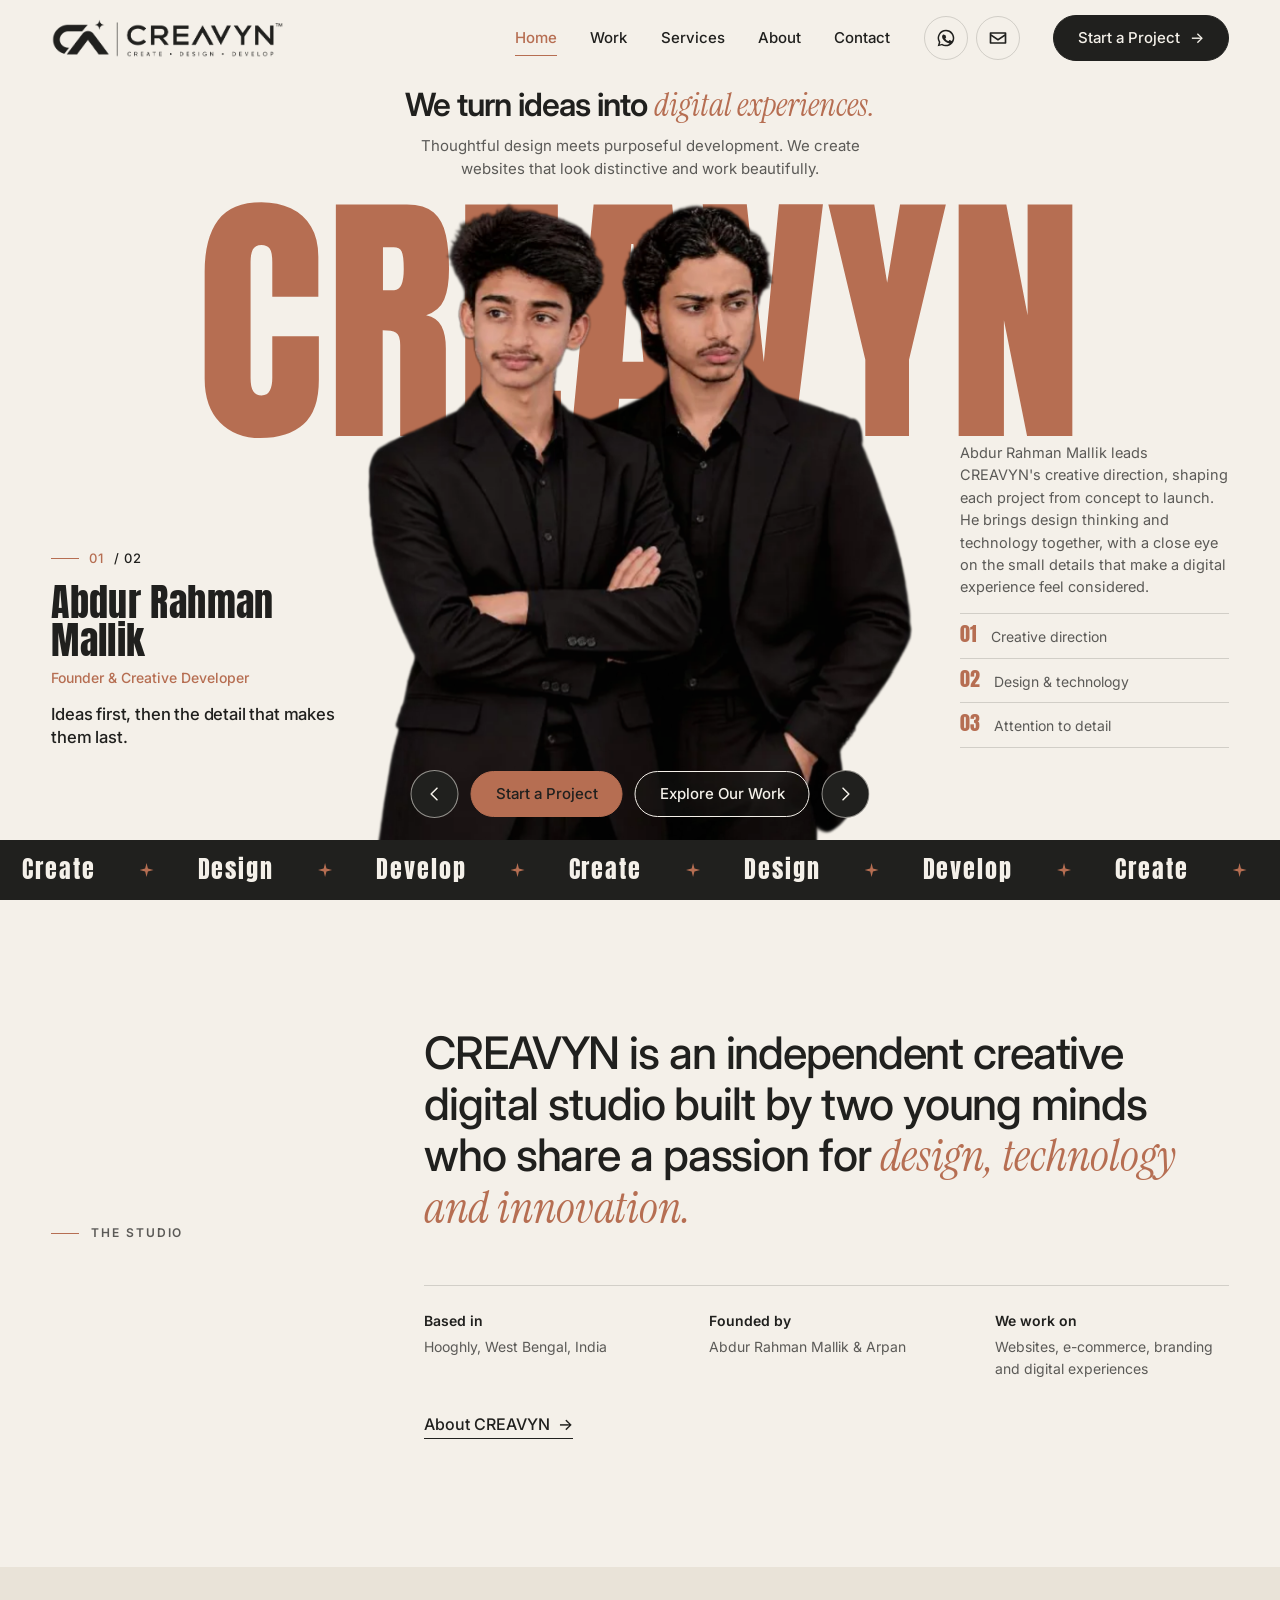
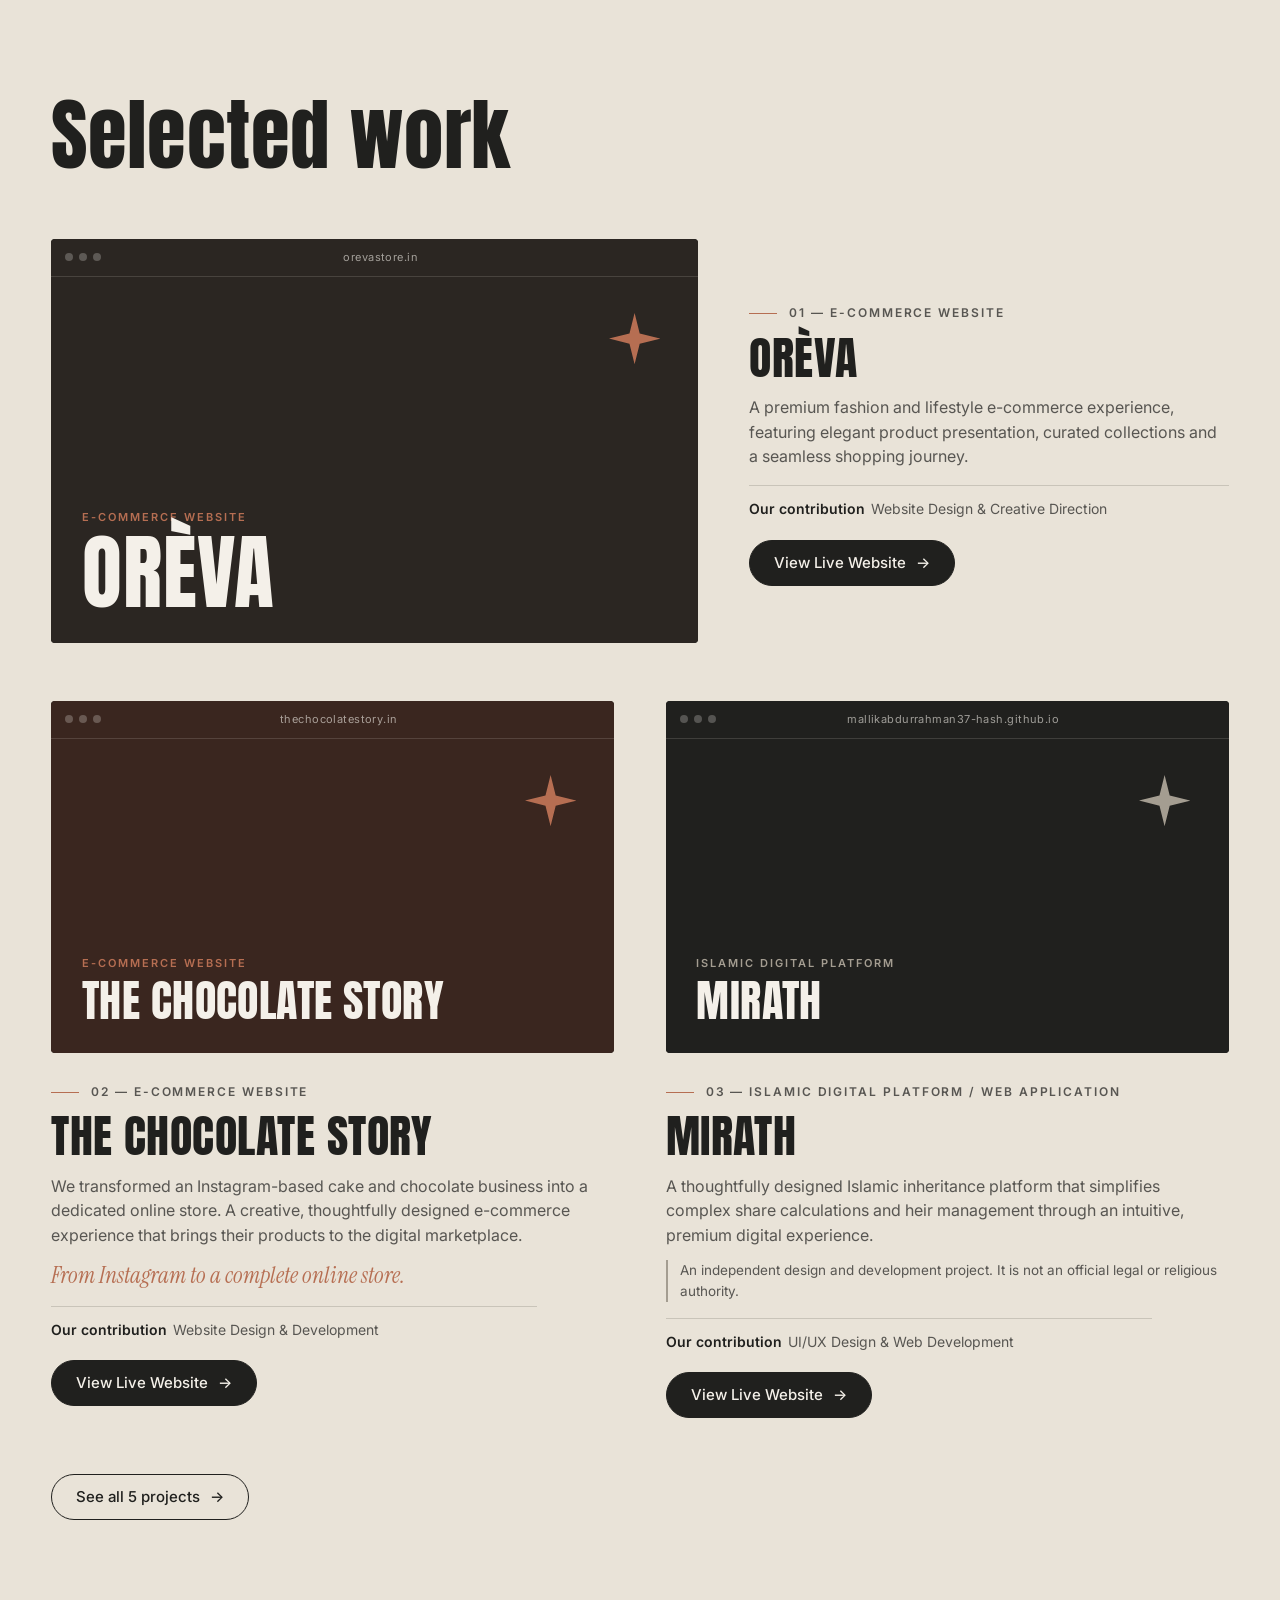
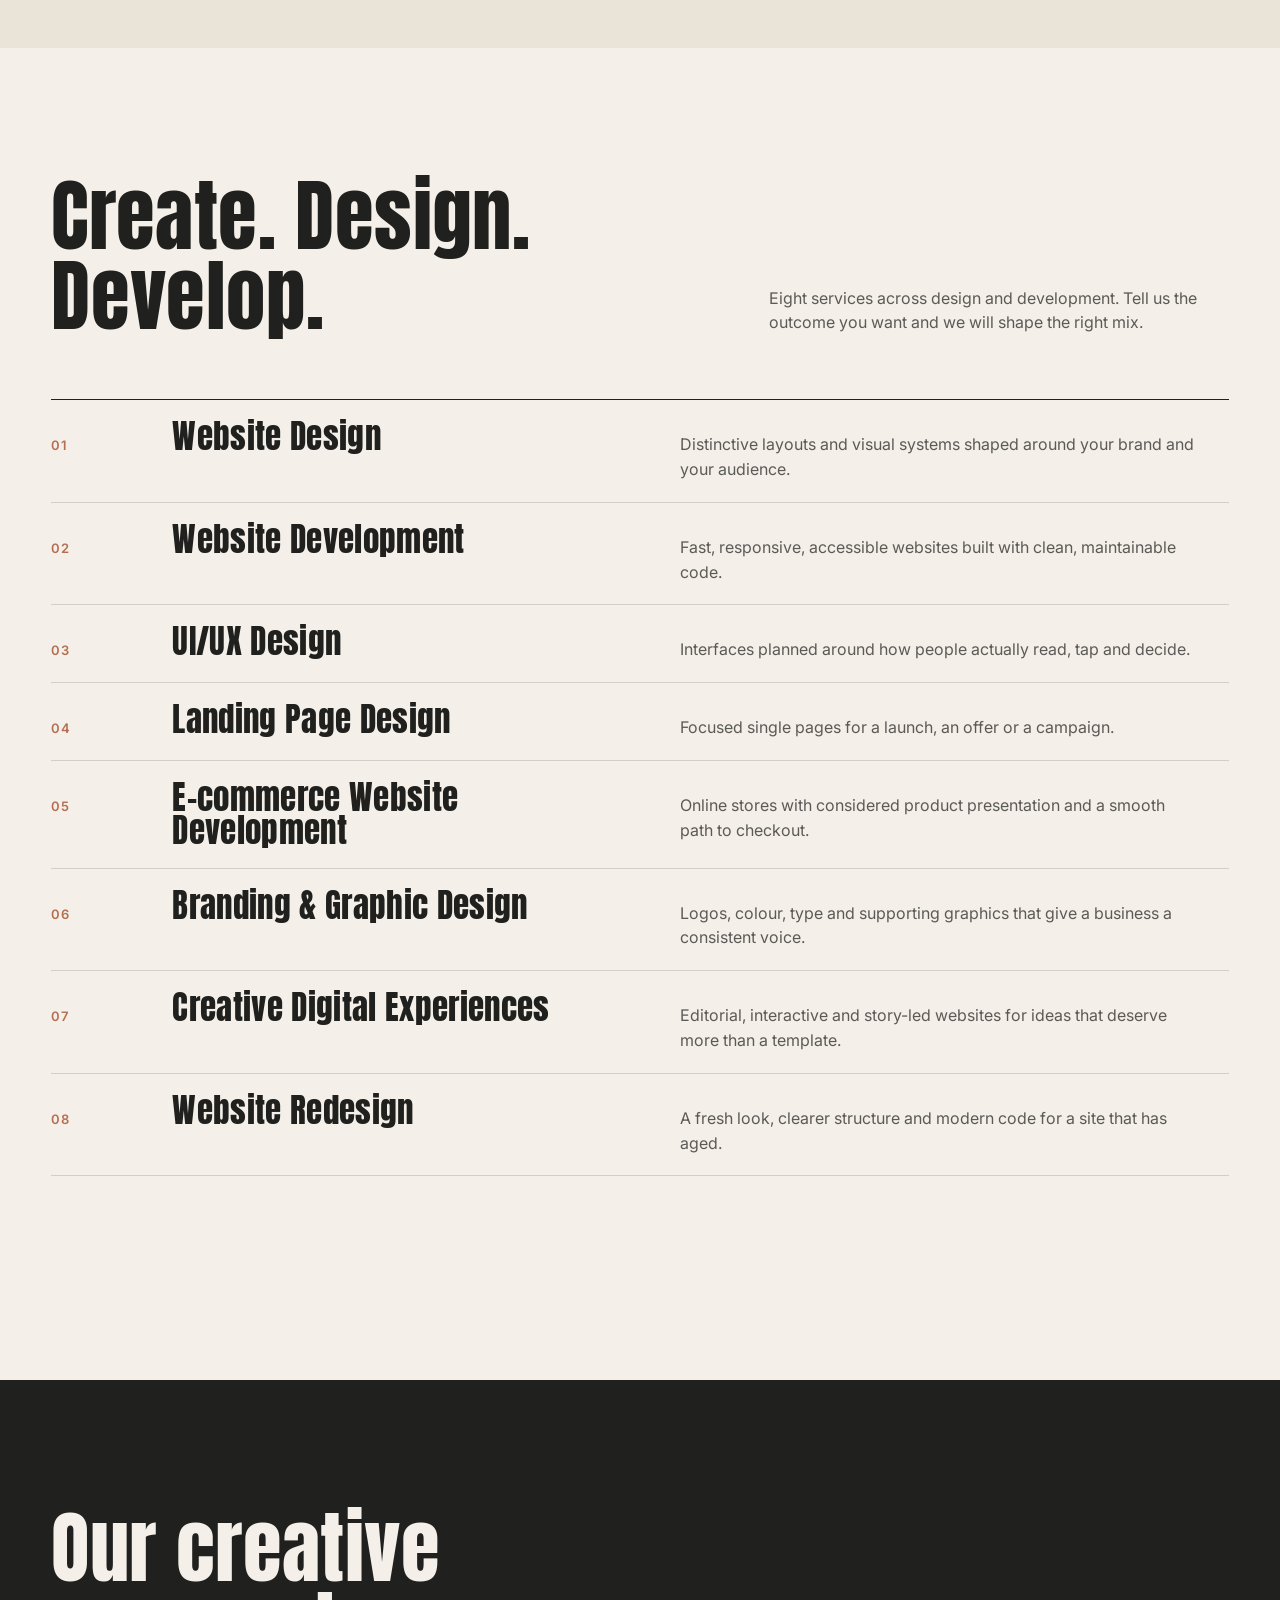
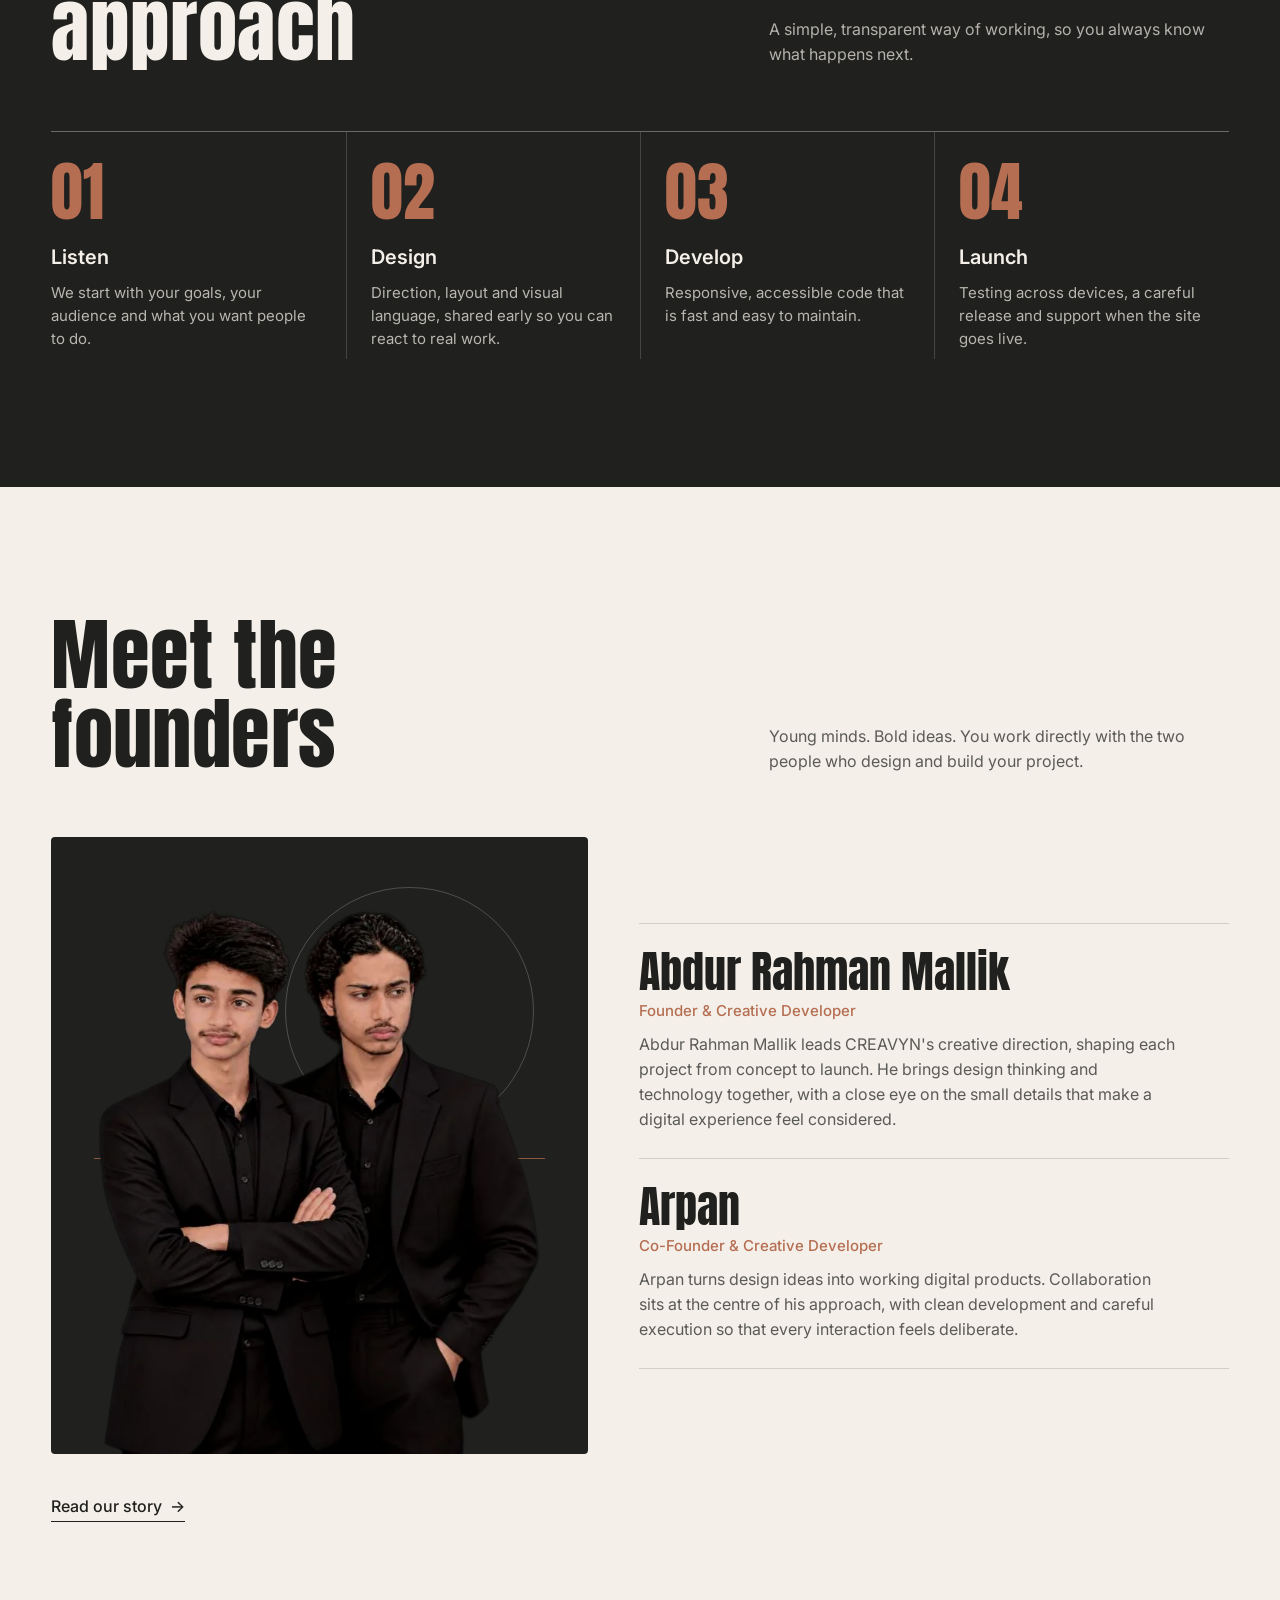
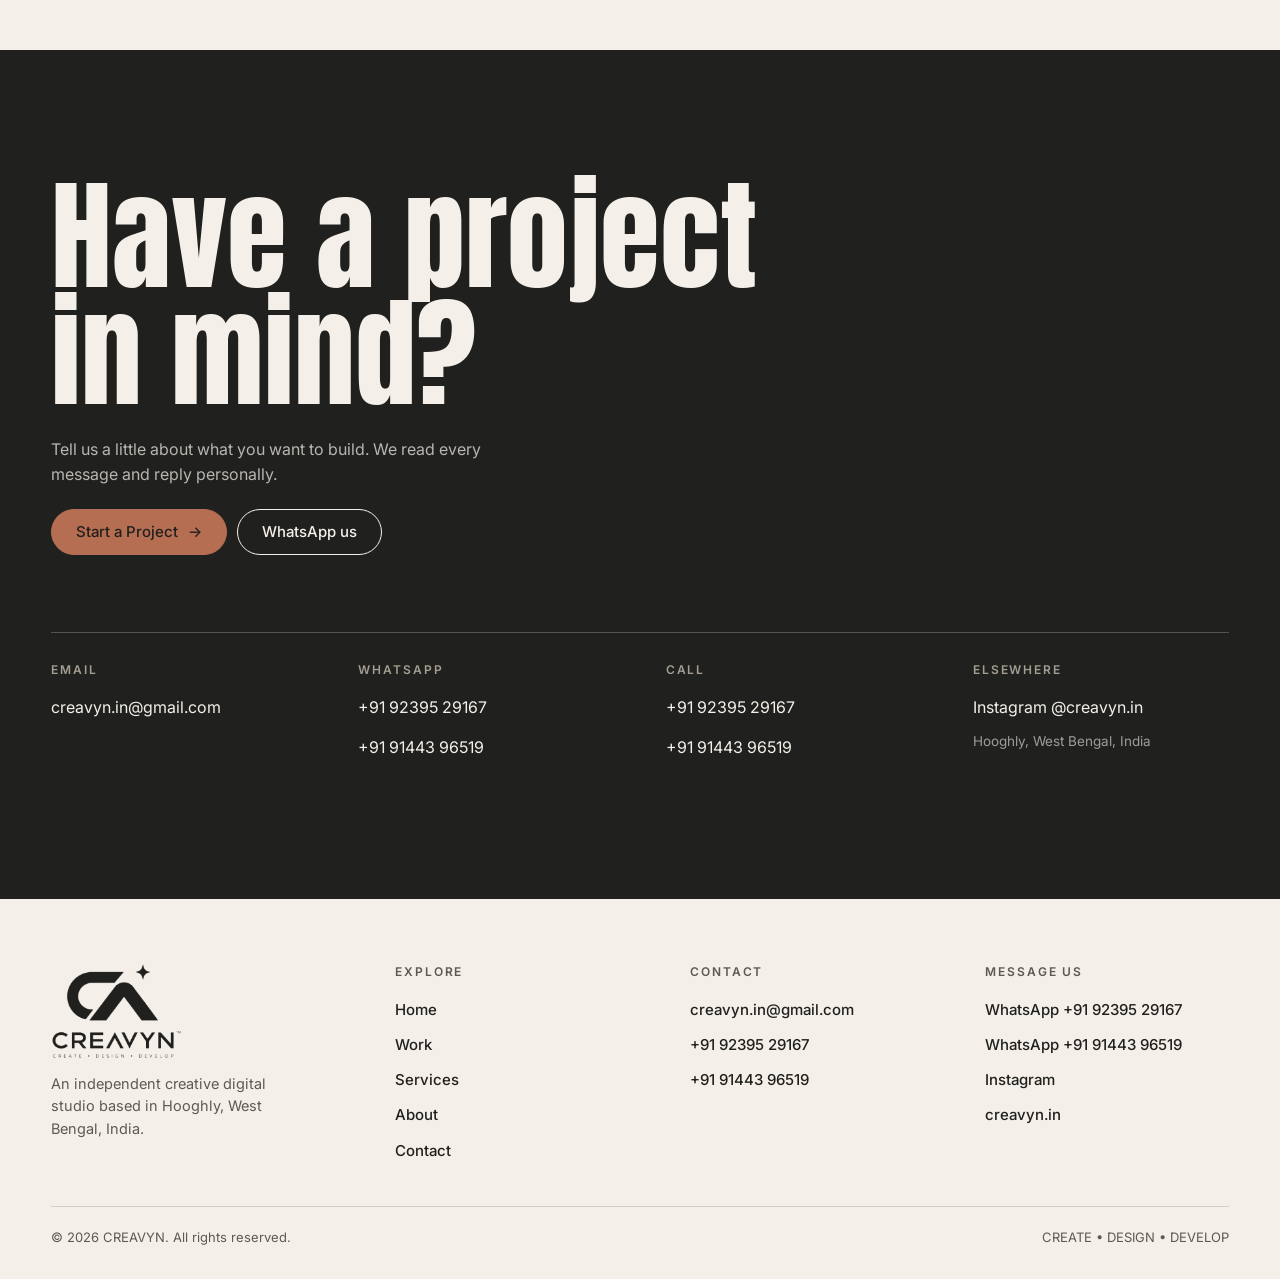
==== index.html @ 2ea27735 "Add files via upload" ====
<!DOCTYPE html>
<html lang="en" data-page="home">
<head>
<meta charset="utf-8">
<meta name="viewport" content="width=device-width, initial-scale=1, viewport-fit=cover">
<title>CREAVYN | Creative Digital Studio — Website Design &amp; Development in Hooghly, West Bengal</title>
<meta name="description" content="CREAVYN is an independent creative digital studio in Hooghly, West Bengal. We design and develop distinctive websites, e-commerce stores and digital experiences.">
<link rel="canonical" href="https://creavyn.in/">
<meta name="robots" content="index, follow, max-image-preview:large">
<meta name="theme-color" content="#F4F0E9">
<meta property="og:type" content="website">
<meta property="og:site_name" content="CREAVYN">
<meta property="og:title" content="CREAVYN | Creative Digital Studio — Website Design &amp; Development in Hooghly, West Bengal">
<meta property="og:description" content="CREAVYN is an independent creative digital studio in Hooghly, West Bengal. We design and develop distinctive websites, e-commerce stores and digital experiences.">
<meta property="og:url" content="https://creavyn.in/">
<meta property="og:image" content="https://creavyn.in/og-image.png">
<meta property="og:image:width" content="1200">
<meta property="og:image:height" content="630">
<meta property="og:image:alt" content="CREAVYN — CREATE • DESIGN • DEVELOP">
<meta property="og:locale" content="en_IN">
<meta name="twitter:card" content="summary_large_image">
<meta name="twitter:title" content="CREAVYN | Creative Digital Studio — Website Design &amp; Development in Hooghly, West Bengal">
<meta name="twitter:description" content="CREAVYN is an independent creative digital studio in Hooghly, West Bengal. We design and develop distinctive websites, e-commerce stores and digital experiences.">
<meta name="twitter:image" content="https://creavyn.in/og-image.png">
<link rel="icon" href="favicon.ico" sizes="any">
<link rel="icon" type="image/png" sizes="32x32" href="favicon-32.png">
<link rel="apple-touch-icon" href="apple-touch-icon.png">
<link rel="manifest" href="site.webmanifest">
<link rel="preconnect" href="https://fonts.googleapis.com">
<link rel="preconnect" href="https://fonts.gstatic.com" crossorigin>
<link href="https://fonts.googleapis.com/css2?family=Anton&family=Inter:wght@400;500;600&family=Instrument+Serif:ital@1&display=swap" rel="stylesheet">
<script>(function(){var d=document.documentElement;d.classList.add('js');try{var r=matchMedia('(prefers-reduced-motion:reduce)').matches;var t=+localStorage.getItem('creavyn-intro');if(d.dataset.page==='home'&&!r&&(!t||Date.now()-t>43200000))d.classList.add('intro-on')}catch(e){}})();</script>
<link rel="stylesheet" href="styles.css">
<noscript><style>.hero-top,.info,.duo,.hero-bar,.strip,.header{opacity:1!important;transform:none!important}.hero-top{transform:translateX(-50%)!important}.ch i{transform:none!important}</style></noscript>

<script type="application/ld+json">{"@context":"https://schema.org","@graph":[{"@type":["Organization","ProfessionalService"],"@id":"https://creavyn.in/#organization","name":"CREAVYN","alternateName":["Creavyn Studio","CREAVYN Creative Studio"],"url":"https://creavyn.in/","logo":"https://creavyn.in/logo-stacked.png","image":"https://creavyn.in/og-image.png","description":"CREAVYN is an independent creative digital studio offering website design, website development, UI/UX design, branding and creative digital experiences.","slogan":"CREATE • DESIGN • DEVELOP","email":"creavyn.in@gmail.com","telephone":["+919239529167","+919144396519"],"sameAs":["https://www.instagram.com/creavyn.in?rpxt=MWdrcGI1ejdleTBnZA=="],"address":{"@type":"PostalAddress","addressLocality":"Hooghly","addressRegion":"West Bengal","addressCountry":"IN"},"areaServed":{"@type":"AdministrativeArea","name":"West Bengal, India"},"founder":[{"@id":"https://creavyn.in/about#abdur-rahman-mallik"},{"@id":"https://creavyn.in/about#arpan"}]},{"@type":"WebSite","@id":"https://creavyn.in/#website","url":"https://creavyn.in/","name":"CREAVYN","publisher":{"@id":"https://creavyn.in/#organization"},"inLanguage":"en"},{"@type":"WebPage","@id":"https://creavyn.in/#webpage","url":"https://creavyn.in/","name":"CREAVYN | Creative Digital Studio — Website Design & Development in Hooghly, West Bengal","description":"CREAVYN is an independent creative digital studio in Hooghly, West Bengal. We design and develop distinctive websites, e-commerce stores and digital experiences.","isPartOf":{"@id":"https://creavyn.in/#website"},"about":{"@id":"https://creavyn.in/#organization"},"inLanguage":"en"}]}</script>
</head>
<body>
<a class="skip" href="#main">Skip to content</a>
<header class="header" id="top">
  <a class="logo" href="./" aria-label="CREAVYN home"><img src="logo-horizontal.png" alt="CREAVYN, create design develop" width="245" height="42"></a>
  <nav class="nav" id="nav" aria-label="Main">
    <a class="link" href="./" aria-current="page">Home</a><a class="link" href="work">Work</a><a class="link" href="services">Services</a><a class="link" href="about">About</a><a class="link" href="contact">Contact</a>
    <span class="nav-quick">
      <a class="icon-btn" href="https://wa.me/919239529167?text=Hi%20CREAVYN!%20I'm%20interested%20in%20discussing%20a%20project%20with%20your%20team.%20I'd%20like%20to%20know%20more%20about%20your%20services.%20Can%20we%20discuss%20my%20requirements%3F" target="_blank" rel="noopener noreferrer" aria-label="Message CREAVYN on WhatsApp (opens in a new tab)"><svg viewBox="0 0 24 24" aria-hidden="true"><path d="M12 2a10 10 0 0 0-8.6 15.1L2 22l5-1.3A10 10 0 1 0 12 2Zm0 1.8a8.2 8.2 0 1 1-4.2 15.3l-.3-.2-3 .8.8-2.9-.2-.3A8.2 8.2 0 0 1 12 3.8Zm-3 4c-.2 0-.5.1-.7.4-.3.3-1 1-1 2.4s1 2.8 1.2 3c.1.2 2 3.1 4.9 4.2 2.4.9 2.9.7 3.4.7.5-.1 1.700-.7 1.900-1.400.2-.7.2-1.200.2-1.400-.1-.1-.3-.2-.6-.3l-1.800-.9c-.2-.1-.4-.1-.6.100l-.8 1c-.1.2-.3.2-.6.1a6.700 6.700 0 0 1-3.300-2.900c-.2-.3 0-.4.200-.6l.4-.5.3-.4c.1-.2.100-.3 0-.5l-.8-2c-.2-.5-.4-.4-.6-.4Z"/></svg></a>
      <a class="icon-btn" href="mailto:creavyn.in@gmail.com" aria-label="Email CREAVYN"><svg viewBox="0 0 24 24" aria-hidden="true"><path d="M3 5h18a1 1 0 0 1 1 1v12a1 1 0 0 1-1 1H3a1 1 0 0 1-1-1V6a1 1 0 0 1 1-1Zm1 2v.5l8 5.300 8-5.300V7H4Zm16 2.900-8 5.300-8-5.300V17h16V9.900Z"/></svg></a>
    </span>
    <a class="btn solid" href="contact">Start a Project <span class="arr" aria-hidden="true">→</span></a>
    <span class="nav-contact">
      <a href="mailto:creavyn.in@gmail.com">Email</a>
      <a href="https://wa.me/919239529167?text=Hi%20CREAVYN!%20I'm%20interested%20in%20discussing%20a%20project%20with%20your%20team.%20I'd%20like%20to%20know%20more%20about%20your%20services.%20Can%20we%20discuss%20my%20requirements%3F" target="_blank" rel="noopener noreferrer">WhatsApp +91 92395 29167</a>
      <a href="https://wa.me/919144396519?text=Hi%20CREAVYN!%20I'm%20interested%20in%20discussing%20a%20project%20with%20your%20team.%20I'd%20like%20to%20know%20more%20about%20your%20services.%20Can%20we%20discuss%20my%20requirements%3F" target="_blank" rel="noopener noreferrer">WhatsApp +91 91443 96519</a>
      <a href="https://www.instagram.com/creavyn.in?rpxt=MWdrcGI1ejdleTBnZA==" target="_blank" rel="noopener noreferrer">Instagram</a>
    </span>
  </nav>
  <button class="menu-btn" id="menuBtn" type="button" aria-label="Open menu" aria-expanded="false" aria-controls="nav"><span></span><span></span></button>
</header>
<main id="main">

<div class="intro" id="intro" aria-hidden="true"><div class="intro-inner"><div class="intro-mark"></div><div class="intro-line"></div><p class="intro-tag">CREATE • DESIGN • DEVELOP</p></div></div>
<section class="hero" id="hero" style="padding-left:0;padding-right:0;padding-bottom:0" aria-label="CREAVYN introduction">
  <div class="hero-top">
    <h1 class="hero-title">We turn ideas into <em class="ser">digital experiences.</em></h1>
    <p class="hero-sub">Thoughtful design meets purposeful development. We create websites that look distinctive and work beautifully.</p>
  </div>
  <div class="word-wrap" aria-hidden="true"><div class="word" id="word"></div></div>
  <div class="duo-wrap"><picture>
    <source type="image/webp" srcset="duo_hero-400.webp 400w, duo_hero.webp 594w" sizes="(max-width:1024px) 94vw, 40vw">
    <img class="duo" id="duo" src="duo_hero.png" alt="Abdur Rahman Mallik and Arpan, the two founders of CREAVYN, in black suits" width="594" height="752" fetchpriority="high">
  </picture></div>
  <div class="strip" aria-hidden="true"><div class="track" id="track"></div></div>
  <div class="info info-left" role="group" aria-label="Founder profile"><div class="slot"><div class="fp"><p class="fp-index"><b>01</b> / 02</p><h2 class="fp-name">Abdur Rahman Mallik</h2><p class="fp-role">Founder &amp; Creative Developer</p><p class="fp-line">Ideas first, then the detail that makes them last.</p></div><div class="fp"><p class="fp-index"><b>02</b> / 02</p><h2 class="fp-name">Arpan</h2><p class="fp-role">Co-Founder &amp; Creative Developer</p><p class="fp-line">Creative builds that are thoughtful in every interaction.</p></div></div></div>
  <div class="info info-right" role="group" aria-label="Founder focus areas"><div class="slot"><div class="fp"><p class="fp-bio">Abdur Rahman Mallik leads CREAVYN's creative direction, shaping each project from concept to launch. He brings design thinking and technology together, with a close eye on the small details that make a digital experience feel considered.</p><ul class="stats"><li><strong>01</strong><span>Creative direction</span></li><li><strong>02</strong><span>Design &amp; technology</span></li><li><strong>03</strong><span>Attention to detail</span></li></ul></div><div class="fp"><p class="fp-bio">Arpan turns design ideas into working digital products. Collaboration sits at the centre of his approach, with clean development and careful execution so that every interaction feels deliberate.</p><ul class="stats"><li><strong>01</strong><span>Creative development</span></li><li><strong>02</strong><span>Collaboration</span></li><li><strong>03</strong><span>Thoughtful execution</span></li></ul></div></div></div>
  <div class="hero-bar">
    <button class="arrow" type="button" data-dir="-1" aria-label="Previous founder"><svg viewBox="0 0 24 24" aria-hidden="true"><path d="M15 5l-7 7 7 7"/></svg></button>
    <a class="btn solid" href="contact">Start a Project</a>
    <a class="btn ghost" href="work">Explore Our Work</a>
    <button class="arrow" type="button" data-dir="1" aria-label="Next founder"><svg viewBox="0 0 24 24" aria-hidden="true"><path d="M9 5l7 7-7 7"/></svg></button>
  </div>
  <p class="sr" id="founderLive" role="status" aria-live="polite"></p>
</section>

<section aria-labelledby="studio-h">
  <div class="wrap statement">
    <p class="eyebrow" data-reveal="up">The studio</p>
    <div>
      <h2 id="studio-h" class="statement-text" data-reveal="blur">CREAVYN is an independent creative digital studio built by two young minds who share a passion for <em class="ser">design, technology and innovation.</em></h2>
      <div class="statement-meta" data-reveal="up" style="--d:150">
        <p><b>Based in</b>Hooghly, West Bengal, India</p>
        <p><b>Founded by</b>Abdur Rahman Mallik &amp; Arpan</p>
        <p><b>We work on</b>Websites, e-commerce, branding and digital experiences</p>
      </div>
      <p style="margin-top:32px;--d:200" data-reveal="up"><a class="text-link" href="about">About CREAVYN <span class="arr" aria-hidden="true">→</span></a></p>
    </div>
  </div>
</section>

<section class="alt" id="work" aria-labelledby="work-h">
  <div class="wrap">
    <div class="sec-head">
      <h2 id="work-h" data-reveal="left">Selected work</h2>
      <p data-reveal="right">A look at what we have designed and built. Every project below is live, and each one links straight to the real website.</p>
    </div>
    <div class="project-grid">
      <article class="project project--wide" data-reveal="left" style="--d:0">
  <a class="project-media" href="https://orevastore.in" target="_blank" rel="noopener noreferrer" tabindex="-1" aria-hidden="true" data-parallax-img><div class="mock" role="img" aria-label="ORÈVA project preview card" style="--tone:#2b2622;--accent:#B66E52">
    <div class="mock-bar" aria-hidden="true"><i></i><i></i><i></i><span>orevastore.in</span></div>
    <div class="mock-body" aria-hidden="true"><svg class="mock-star" viewBox="0 0 100 100" aria-hidden="true"><path d="M50 0 60 40 100 50 60 60 50 100 40 60 0 50 40 40Z"/></svg><span class="mock-cat">E-commerce Website</span><span class="mock-title">ORÈVA</span></div>
  </div></a>
  <div class="project-body">
    <p class="eyebrow">01 — E-commerce Website</p>
    <h3>ORÈVA</h3>
    <p class="project-desc">A premium fashion and lifestyle e-commerce experience, featuring elegant product presentation, curated collections and a seamless shopping journey.</p>
    
    
    <p class="project-meta"><b>Our contribution</b>Website Design &amp; Creative Direction</p>
    <a class="btn solid" href="https://orevastore.in" target="_blank" rel="noopener noreferrer">View Live Website <span class="arr" aria-hidden="true">→</span><span class="sr"> — ORÈVA, opens in a new tab</span></a>
  </div>
</article>
      <article class="project project--grid" data-reveal="up" style="--d:0">
  <a class="project-media" href="https://thechocolatestory.in" target="_blank" rel="noopener noreferrer" tabindex="-1" aria-hidden="true" data-parallax-img><div class="mock" role="img" aria-label="THE CHOCOLATE STORY project preview card" style="--tone:#3a261f;--accent:#B66E52">
    <div class="mock-bar" aria-hidden="true"><i></i><i></i><i></i><span>thechocolatestory.in</span></div>
    <div class="mock-body" aria-hidden="true"><svg class="mock-star" viewBox="0 0 100 100" aria-hidden="true"><path d="M50 0 60 40 100 50 60 60 50 100 40 60 0 50 40 40Z"/></svg><span class="mock-cat">E-commerce Website</span><span class="mock-title">THE CHOCOLATE STORY</span></div>
  </div></a>
  <div class="project-body">
    <p class="eyebrow">02 — E-commerce Website</p>
    <h3>THE CHOCOLATE STORY</h3>
    <p class="project-desc">We transformed an Instagram-based cake and chocolate business into a dedicated online store. A creative, thoughtfully designed e-commerce experience that brings their products to the digital marketplace.</p>
    <p class="project-hl">From Instagram to a complete online store.</p>
    
    <p class="project-meta"><b>Our contribution</b>Website Design &amp; Development</p>
    <a class="btn solid" href="https://thechocolatestory.in" target="_blank" rel="noopener noreferrer">View Live Website <span class="arr" aria-hidden="true">→</span><span class="sr"> — THE CHOCOLATE STORY, opens in a new tab</span></a>
  </div>
</article>
      <article class="project project--grid" data-reveal="up" style="--d:120">
  <a class="project-media" href="https://mallikabdurrahman37-hash.github.io/Mirath/entry.html" target="_blank" rel="noopener noreferrer" tabindex="-1" aria-hidden="true" data-parallax-img><div class="mock" role="img" aria-label="MIRATH project preview card" style="--tone:#20201E;--accent:#A49D91">
    <div class="mock-bar" aria-hidden="true"><i></i><i></i><i></i><span>mallikabdurrahman37-hash.github.io</span></div>
    <div class="mock-body" aria-hidden="true"><svg class="mock-star" viewBox="0 0 100 100" aria-hidden="true"><path d="M50 0 60 40 100 50 60 60 50 100 40 60 0 50 40 40Z"/></svg><span class="mock-cat">Islamic Digital Platform</span><span class="mock-title">MIRATH</span></div>
  </div></a>
  <div class="project-body">
    <p class="eyebrow">03 — Islamic Digital Platform / Web Application</p>
    <h3>MIRATH</h3>
    <p class="project-desc">A thoughtfully designed Islamic inheritance platform that simplifies complex share calculations and heir management through an intuitive, premium digital experience.</p>
    
    <p class="project-note">An independent design and development project. It is not an official legal or religious authority.</p>
    <p class="project-meta"><b>Our contribution</b>UI/UX Design &amp; Web Development</p>
    <a class="btn solid" href="https://mallikabdurrahman37-hash.github.io/Mirath/entry.html" target="_blank" rel="noopener noreferrer">View Live Website <span class="arr" aria-hidden="true">→</span><span class="sr"> — MIRATH, opens in a new tab</span></a>
  </div>
</article>
    </div>
    <p style="margin-top:56px" data-reveal="up"><a class="btn ghost" href="work">See all 5 projects <span class="arr" aria-hidden="true">→</span></a></p>
  </div>
</section>

<section id="services" aria-labelledby="services-h">
  <div class="wrap">
    <div class="sec-head">
      <h2 id="services-h" data-reveal="left">Create. Design. Develop.</h2>
      <p data-reveal="right">Eight services across design and development. Tell us the outcome you want and we will shape the right mix.</p>
    </div>
    <div class="rows compact">
      <article class="row" data-reveal="up" style="--d:0"><span class="row-n">01</span><h3>Website Design</h3><div><p>Distinctive layouts and visual systems shaped around your brand and your audience.</p></div></article><article class="row" data-reveal="up" style="--d:70"><span class="row-n">02</span><h3>Website Development</h3><div><p>Fast, responsive, accessible websites built with clean, maintainable code.</p></div></article><article class="row" data-reveal="up" style="--d:140"><span class="row-n">03</span><h3>UI/UX Design</h3><div><p>Interfaces planned around how people actually read, tap and decide.</p></div></article><article class="row" data-reveal="up" style="--d:210"><span class="row-n">04</span><h3>Landing Page Design</h3><div><p>Focused single pages for a launch, an offer or a campaign.</p></div></article><article class="row" data-reveal="up" style="--d:0"><span class="row-n">05</span><h3>E-commerce Website Development</h3><div><p>Online stores with considered product presentation and a smooth path to checkout.</p></div></article><article class="row" data-reveal="up" style="--d:70"><span class="row-n">06</span><h3>Branding &amp; Graphic Design</h3><div><p>Logos, colour, type and supporting graphics that give a business a consistent voice.</p></div></article><article class="row" data-reveal="up" style="--d:140"><span class="row-n">07</span><h3>Creative Digital Experiences</h3><div><p>Editorial, interactive and story-led websites for ideas that deserve more than a template.</p></div></article><article class="row" data-reveal="up" style="--d:210"><span class="row-n">08</span><h3>Website Redesign</h3><div><p>A fresh look, clearer structure and modern code for a site that has aged.</p></div></article>
    </div>
    <p style="margin-top:48px" data-reveal="up"><a class="text-link" href="services">Explore all services <span class="arr" aria-hidden="true">→</span></a></p>
  </div>
</section>

<section class="dark" id="process" aria-labelledby="process-h">
  <div class="wrap">
    <div class="sec-head">
      <h2 id="process-h" data-reveal="blur">Our creative approach</h2>
      <p data-reveal="right">A simple, transparent way of working, so you always know what happens next.</p>
    </div>
    <ol class="steps">
      <li class="step" data-reveal="left" style="--d:0"><div class="step-n">01</div><h3>Listen</h3><p>We start with your goals, your audience and what you want people to do.</p></li><li class="step" data-reveal="up" style="--d:90"><div class="step-n">02</div><h3>Design</h3><p>Direction, layout and visual language, shared early so you can react to real work.</p></li><li class="step" data-reveal="up" style="--d:180"><div class="step-n">03</div><h3>Develop</h3><p>Responsive, accessible code that is fast and easy to maintain.</p></li><li class="step" data-reveal="right" style="--d:270"><div class="step-n">04</div><h3>Launch</h3><p>Testing across devices, a careful release and support when the site goes live.</p></li>
    </ol>
  </div>
</section>

<section id="founders" aria-labelledby="founders-h">
  <div class="wrap">
    <div class="sec-head">
      <h2 id="founders-h" data-reveal="left">Meet the founders</h2>
      <p data-reveal="right">Young minds. Bold ideas. You work directly with the two people who design and build your project.</p>
    </div>
    <div class="founders">
      <div class="portrait" data-reveal="scale"><picture><source type="image/webp" srcset="duo_hero-400.webp 400w, duo_hero.webp 594w" sizes="(max-width:1024px) 80vw, 40vw"><img src="duo_hero.png" alt="Founders Abdur Rahman Mallik and Arpan of CREAVYN" width="594" height="752" loading="lazy" decoding="async" data-parallax></picture></div>
      <ul class="founder-list">
        <li data-reveal="left"><h3>Abdur Rahman Mallik</h3><p class="role">Founder &amp; Creative Developer</p><p>Abdur Rahman Mallik leads CREAVYN's creative direction, shaping each project from concept to launch. He brings design thinking and technology together, with a close eye on the small details that make a digital experience feel considered.</p></li><li data-reveal="right"><h3>Arpan</h3><p class="role">Co-Founder &amp; Creative Developer</p><p>Arpan turns design ideas into working digital products. Collaboration sits at the centre of his approach, with clean development and careful execution so that every interaction feels deliberate.</p></li>
      </ul>
    </div>
    <p style="margin-top:40px" data-reveal="up"><a class="text-link" href="about">Read our story <span class="arr" aria-hidden="true">→</span></a></p>
  </div>
</section>

<section class="dark contact-band" id="contact-preview" aria-labelledby="cta-h">
  <div class="wrap">
    <h2 id="cta-h" data-reveal="blur">Have a project in mind?</h2>
    <p class="lead" data-reveal="up" style="--d:120">Tell us a little about what you want to build. We read every message and reply personally.</p>
    <div class="cta-row" data-reveal="up" style="--d:200">
      <a class="btn solid" href="contact">Start a Project <span class="arr" aria-hidden="true">→</span></a>
      <a class="btn ghost" href="https://wa.me/919239529167?text=Hi%20CREAVYN!%20I'm%20interested%20in%20discussing%20a%20project%20with%20your%20team.%20I'd%20like%20to%20know%20more%20about%20your%20services.%20Can%20we%20discuss%20my%20requirements%3F" target="_blank" rel="noopener noreferrer">WhatsApp us<span class="sr"> (opens in a new tab)</span></a>
    </div>
    <div class="contact-grid" data-reveal="up">
    <div><h3>Email</h3><ul><li><a href="mailto:creavyn.in@gmail.com">creavyn.in@gmail.com</a></li></ul></div>
    <div><h3>WhatsApp</h3><ul><li><a href="https://wa.me/919239529167?text=Hi%20CREAVYN!%20I'm%20interested%20in%20discussing%20a%20project%20with%20your%20team.%20I'd%20like%20to%20know%20more%20about%20your%20services.%20Can%20we%20discuss%20my%20requirements%3F" target="_blank" rel="noopener noreferrer">+91 92395 29167<span class="sr"> on WhatsApp, opens in a new tab</span></a></li><li><a href="https://wa.me/919144396519?text=Hi%20CREAVYN!%20I'm%20interested%20in%20discussing%20a%20project%20with%20your%20team.%20I'd%20like%20to%20know%20more%20about%20your%20services.%20Can%20we%20discuss%20my%20requirements%3F" target="_blank" rel="noopener noreferrer">+91 91443 96519<span class="sr"> on WhatsApp, opens in a new tab</span></a></li></ul></div>
    <div><h3>Call</h3><ul><li><a href="tel:+919239529167">+91 92395 29167</a></li><li><a href="tel:+919144396519">+91 91443 96519</a></li></ul></div>
    <div><h3>Elsewhere</h3><ul><li><a href="https://www.instagram.com/creavyn.in?rpxt=MWdrcGI1ejdleTBnZA==" target="_blank" rel="noopener noreferrer">Instagram @creavyn.in<span class="sr"> (opens in a new tab)</span></a></li><li class="sub">Hooghly, West Bengal, India</li></ul></div>
  </div>
  </div>
</section>
</main>
<footer>
  <div class="wrap">
    <div class="foot">
      <div><img src="logo-stacked.png" alt="CREAVYN, create design develop" width="131" height="96" loading="lazy"><p class="loc">An independent creative digital studio based in Hooghly, West Bengal, India.</p></div>
      <nav aria-label="Footer"><h2>Explore</h2><ul><li><a href="./">Home</a></li><li><a href="work">Work</a></li><li><a href="services">Services</a></li><li><a href="about">About</a></li><li><a href="contact">Contact</a></li></ul></nav>
      <div><h2>Contact</h2><ul>
        <li><a href="mailto:creavyn.in@gmail.com">creavyn.in@gmail.com</a></li>
        <li><a href="tel:+919239529167">+91 92395 29167</a></li><li><a href="tel:+919144396519">+91 91443 96519</a></li>
      </ul></div>
      <div><h2>Message us</h2><ul>
        <li><a href="https://wa.me/919239529167?text=Hi%20CREAVYN!%20I'm%20interested%20in%20discussing%20a%20project%20with%20your%20team.%20I'd%20like%20to%20know%20more%20about%20your%20services.%20Can%20we%20discuss%20my%20requirements%3F" target="_blank" rel="noopener noreferrer">WhatsApp +91 92395 29167<span class="sr"> (opens in a new tab)</span></a></li><li><a href="https://wa.me/919144396519?text=Hi%20CREAVYN!%20I'm%20interested%20in%20discussing%20a%20project%20with%20your%20team.%20I'd%20like%20to%20know%20more%20about%20your%20services.%20Can%20we%20discuss%20my%20requirements%3F" target="_blank" rel="noopener noreferrer">WhatsApp +91 91443 96519<span class="sr"> (opens in a new tab)</span></a></li>
        <li><a href="https://www.instagram.com/creavyn.in?rpxt=MWdrcGI1ejdleTBnZA==" target="_blank" rel="noopener noreferrer">Instagram<span class="sr"> (opens in a new tab)</span></a></li>
        <li><a href="https://creavyn.in">creavyn.in</a></li>
      </ul></div>
    </div>
    <div class="legal"><span>&copy; <span id="yr">2026</span> CREAVYN. All rights reserved.</span><span>CREATE • DESIGN • DEVELOP</span></div>
  </div>
</footer>

<script src="main.js" defer></script>
</body>
</html>
---- styles.css ----
/* CREAVYN — shared styles. Tokens and hero rules carried over from the original index.html. */
:root{
  --charcoal:#20201E; --ivory:#F4F0E9; --terracotta:#B66E52; --stone:#A49D91; --sand:#E9E3D8;
  --ink-soft:rgba(32,32,30,.72);
  --line:rgba(32,32,30,.16);
  --pad:clamp(20px,4vw,56px);
  --nav:76px; --strip:60px;
  --ease:cubic-bezier(.2,.8,.2,1);
  --display:"Anton","Oswald","Bebas Neue",Impact,"Arial Narrow",sans-serif;
  --serif:"Instrument Serif",Georgia,"Times New Roman",serif;
  --body:"Inter",system-ui,-apple-system,"Segoe UI",Roboto,sans-serif;
}
*{box-sizing:border-box;margin:0;padding:0}
html{-webkit-text-size-adjust:100%;scroll-behavior:smooth;scroll-padding-top:calc(var(--nav) + 12px)}
body{background:var(--ivory);color:var(--charcoal);font-family:var(--body);font-size:16px;line-height:1.55;-webkit-font-smoothing:antialiased;overflow-x:hidden}
main,footer{overflow-x:clip}
img{display:block;max-width:100%;height:auto}
a{color:inherit;text-decoration:none}
ul,ol{list-style:none}
:focus-visible{outline:2px solid var(--terracotta);outline-offset:3px;border-radius:2px}
.dark :focus-visible,.contact-band :focus-visible{outline-color:var(--ivory)}
.sr{position:absolute!important;width:1px;height:1px;overflow:hidden;clip:rect(0 0 0 0);white-space:nowrap}
.skip{position:fixed;left:12px;top:-60px;z-index:200;background:var(--charcoal);color:var(--ivory);padding:12px 18px;border-radius:999px;transition:top .2s}
.skip:focus{top:12px}
em.ser{font-family:var(--serif);font-style:italic;font-weight:400;color:var(--terracotta);letter-spacing:0}

/* ---------- Header ---------- */
.header{position:fixed;inset:0 0 auto 0;z-index:30;height:var(--nav);padding:env(safe-area-inset-top) var(--pad) 0;display:flex;align-items:center;justify-content:space-between;box-sizing:content-box}
.header::before{content:"";position:absolute;inset:0;z-index:-1;background:rgba(244,240,233,.92);-webkit-backdrop-filter:blur(14px);backdrop-filter:blur(14px);box-shadow:0 1px 0 var(--line);opacity:0;transition:opacity .35s}
.header.scrolled::before,html:not([data-page="home"]) .header::before{opacity:1}
.header .logo img{height:40px;width:auto}
.nav{display:flex;align-items:center;gap:clamp(18px,2.6vw,40px);font-size:15px;font-weight:500}
.nav a.link{position:relative;padding:6px 0}
.nav a.link::after{content:"";position:absolute;left:0;right:0;bottom:0;height:1px;background:var(--charcoal);transform:scaleX(0);transform-origin:left;transition:transform .35s var(--ease)}
.nav a.link:hover::after,.nav a.link[aria-current="page"]::after{transform:scaleX(1)}
.nav a.link[aria-current="page"]{color:var(--terracotta)}
.nav a.link[aria-current="page"]::after{background:var(--terracotta)}
.nav-quick{display:flex;align-items:center;gap:8px}
.icon-btn{display:inline-flex;align-items:center;justify-content:center;width:44px;height:44px;border-radius:50%;border:1px solid var(--line);transition:background .3s,color .3s,border-color .3s,transform .2s}
.icon-btn:hover{background:var(--charcoal);color:var(--ivory);border-color:var(--charcoal)}
.icon-btn:active{transform:scale(.94)}
.icon-btn svg{width:20px;height:20px;fill:currentColor}
.nav-contact{display:none}
.menu-btn{display:none;width:44px;height:44px;border:0;background:none;cursor:pointer;position:relative;color:inherit}
.menu-btn span{position:absolute;left:11px;right:11px;height:2px;background:var(--charcoal);transition:transform .35s var(--ease),top .35s var(--ease)}
.menu-btn span:nth-child(1){top:17px}.menu-btn span:nth-child(2){top:25px}
.menu-open .menu-btn span:nth-child(1){top:21px;transform:rotate(45deg)}
.menu-open .menu-btn span:nth-child(2){top:21px;transform:rotate(-45deg)}

/* ---------- Buttons ---------- */
.btn{display:inline-flex;align-items:center;justify-content:center;gap:10px;min-height:46px;padding:0 24px;border-radius:999px;font-size:15px;font-weight:500;border:1px solid var(--charcoal);transition:background .3s,color .3s,border-color .3s,transform .2s var(--ease);cursor:pointer;font-family:inherit;line-height:1.2;text-align:center}
.btn:active{transform:scale(.97)}
.btn.solid{background:var(--charcoal);color:var(--ivory)}
.btn.solid:hover{background:var(--terracotta);border-color:var(--terracotta)}
.btn.ghost{background:transparent;color:var(--charcoal)}
.btn.ghost:hover{background:var(--charcoal);color:var(--ivory)}
.btn .arr{display:inline-block;transition:transform .3s var(--ease)}
.btn:hover .arr{transform:translateX(4px)}
.text-link{display:inline-flex;gap:8px;align-items:center;font-weight:500;border-bottom:1px solid currentColor;padding-bottom:2px;transition:color .25s}
.text-link:hover{color:var(--terracotta)}
.cta-row{display:flex;flex-wrap:wrap;gap:10px;margin-top:22px}

/* ---------- Hero (original concept preserved) ---------- */
.hero{position:relative;height:100vh;height:100svh;min-height:660px;max-height:1200px;overflow:hidden}
.word-wrap,.duo-wrap{position:absolute;left:0;right:0;will-change:transform}
.word-wrap{top:var(--word-top,190px);z-index:1;display:flex;justify-content:center;transition:transform .5s var(--ease);transform:translate3d(calc(var(--mx,0)*-14px),calc(var(--my,0)*-8px + var(--sy,0)*.22px),0)}
.ch{display:inline-block;clip-path:inset(-30% -10% 0 -10%)}
.ch i{display:block;font-style:normal;transform:translateY(105%)}
.word{font-family:var(--display);font-weight:400;color:var(--terracotta);line-height:.95;white-space:nowrap;letter-spacing:.005em;font-size:22vw}
.duo-wrap{bottom:0;z-index:2;height:78%;display:flex;justify-content:center;pointer-events:none;transition:transform .9s var(--ease);transform:translate3d(calc(var(--mx,0)*10px),0,0)}
.duo{height:100%;width:auto;max-width:none;opacity:0;transform:translateY(16%)}
.hero-top{position:absolute;z-index:6;top:calc(var(--nav) + 1.2svh);left:50%;width:min(780px,62vw);transform:translateX(-50%);text-align:center}
.hero-title{font-size:clamp(22px,2.5vw,38px);font-weight:600;line-height:1.12;letter-spacing:-.025em}
.hero-sub{margin:10px auto 0;max-width:52ch;font-size:15px;color:var(--ink-soft)}

.info{position:absolute;z-index:5;bottom:calc(var(--strip) + 92px);opacity:0;transform:translateY(22px)}
.info-left{left:var(--pad);width:clamp(240px,23vw,340px)}
.info-right{right:var(--pad);width:clamp(230px,21vw,310px)}
.slot{display:grid}
.fp{grid-area:1/1;visibility:hidden;opacity:0}
.fp.is-active{visibility:visible;opacity:1}
.fp-index{display:flex;align-items:center;gap:10px;font-size:13px;font-weight:500;letter-spacing:.08em;margin-bottom:14px}
.fp-index::before{content:"";width:28px;height:1px;background:var(--terracotta)}
.fp-index b{color:var(--terracotta);font-weight:500}
.fp-name{font-family:var(--display);font-weight:400;font-size:clamp(30px,3vw,46px);line-height:1;letter-spacing:.01em}
.fp-role{margin-top:8px;font-size:14px;font-weight:500;color:var(--terracotta)}
.fp-line{margin-top:14px;font-size:clamp(16px,1.3vw,19px);line-height:1.35;letter-spacing:-.01em;font-weight:500}
.fp-bio{font-size:14.5px;color:var(--ink-soft);margin-bottom:14px}
.stats{border-bottom:1px solid var(--line)}
.stats li{display:flex;align-items:baseline;gap:14px;padding:10px 0;border-top:1px solid var(--line);font-size:14px;color:var(--ink-soft)}
.stats strong{font-family:var(--display);font-weight:400;font-size:20px;line-height:1;color:var(--terracotta)}

.hero-bar{position:absolute;z-index:7;left:50%;bottom:calc(var(--strip) + 22px);transform:translateX(-50%);display:flex;align-items:center;gap:12px;opacity:0;white-space:nowrap}
.arrow{width:48px;height:48px;border-radius:50%;border:1px solid rgba(244,240,233,.55);background:var(--charcoal);color:var(--ivory);display:inline-flex;align-items:center;justify-content:center;cursor:pointer;transition:background .3s,color .3s,transform .25s var(--ease)}
.arrow svg{width:20px;height:20px;fill:none;stroke:currentColor;stroke-width:1.8;stroke-linecap:round;stroke-linejoin:round;transition:transform .3s var(--ease)}
.arrow:hover{background:var(--ivory);color:var(--charcoal)}
.arrow[data-dir="-1"]:hover svg{transform:translateX(-3px)}
.arrow[data-dir="1"]:hover svg{transform:translateX(3px)}
.arrow:active{transform:scale(.92)}
.hero-bar .btn{border-color:var(--ivory)}
.hero-bar .btn.solid{background:var(--terracotta);border-color:var(--terracotta);color:var(--charcoal)}
.hero-bar .btn.solid:hover{background:var(--ivory);border-color:var(--ivory)}
.hero-bar .btn.ghost{color:var(--ivory);background:rgba(32,32,30,.35)}
.hero-bar .btn.ghost:hover{background:var(--ivory);color:var(--charcoal)}
.hero-bar :focus-visible{outline-color:var(--ivory)}

.strip{position:absolute;left:0;right:0;bottom:0;height:var(--strip);z-index:4;background:var(--charcoal);color:var(--ivory);overflow:hidden;display:flex;align-items:center;opacity:0;transition:opacity .8s .9s}
.go .strip{opacity:1}
.track{display:flex;flex:none;white-space:nowrap;animation:slide 40s linear infinite}
.track span{font-family:var(--display);font-size:24px;letter-spacing:.08em;padding:0 22px;display:inline-flex;align-items:center;gap:44px}
.track span::after{content:"";width:14px;height:14px;background:var(--terracotta);clip-path:polygon(50% 0,60% 40%,100% 50%,60% 60%,50% 100%,40% 60%,0 50%,40% 40%)}
@keyframes slide{to{transform:translateX(-50%)}}

/* hero entrance (home only, JS enabled) */
html.js[data-page="home"] .header{opacity:0;transform:translateY(-14px)}
html.js .hero-top{opacity:0;transform:translate(-50%,14px)}
.go .header{opacity:1!important;transform:none!important;transition:opacity .8s .1s,transform .8s .1s var(--ease)}
.js.go .hero-top{opacity:1;transform:translateX(-50%);transition:opacity .9s .5s var(--ease),transform .9s .5s var(--ease)}
.go .ch i{transform:none;transition:transform 1s var(--ease);transition-delay:calc(.15s + var(--i)*.07s)}
.go .duo{opacity:1;transform:none;transition:opacity 1s .55s var(--ease),transform 1.4s .55s var(--ease)}
.go .info{opacity:1;transform:none;transition:opacity .9s var(--ease),transform .9s var(--ease)}
.go .info-left{transition-delay:1.15s}
.go .info-right{transition-delay:1.3s}
.go .hero-bar{opacity:1;transition:opacity .9s 1.4s var(--ease)}
.js:not(.go) .ch i{transform:translateY(105%)}

/* ---------- Brand intro ---------- */
.intro{display:none}
.intro-on .intro{display:grid;place-items:center;position:fixed;inset:0;z-index:100;background:var(--charcoal);pointer-events:none;animation:introOut .55s 1.45s var(--ease) forwards}
.intro-inner{display:flex;flex-direction:column;align-items:center;gap:22px;padding:24px}
.intro-mark{width:clamp(110px,16vw,170px);aspect-ratio:574/361;background:var(--ivory);-webkit-mask:url(logo-mark.png) center/contain no-repeat;mask:url(logo-mark.png) center/contain no-repeat;clip-path:inset(0 100% 0 0);animation:wipe .8s .1s var(--ease) forwards}
.intro-line{width:min(220px,50vw);height:1px;background:var(--terracotta);transform:scaleX(0);animation:draw .7s .45s var(--ease) forwards}
.intro-tag{font-size:12px;letter-spacing:.34em;color:var(--ivory);font-weight:500;opacity:0;transform:translateY(8px);animation:rise .6s .8s var(--ease) forwards;text-align:center}
@keyframes wipe{to{clip-path:inset(0 0 0 0)}}
@keyframes draw{to{transform:scaleX(1)}}
@keyframes rise{to{opacity:1;transform:none}}
@keyframes introOut{to{transform:translateY(-100%);visibility:hidden}}

/* ---------- Sections ---------- */
section{padding:clamp(72px,10vw,150px) var(--pad)}
.wrap{max-width:1320px;margin:0 auto}
.eyebrow{display:inline-flex;align-items:center;gap:12px;font-size:12px;font-weight:600;letter-spacing:.16em;text-transform:uppercase;color:var(--ink-soft)}
.eyebrow::before{content:"";width:28px;height:1px;background:var(--terracotta)}
.sec-head{display:grid;grid-template-columns:1fr 1fr;gap:var(--pad);align-items:end;margin-bottom:clamp(36px,5vw,72px)}
.sec-head h2,.h-xl{font-family:var(--display);font-weight:400;font-size:clamp(40px,6.2vw,92px);line-height:1;letter-spacing:.005em}
.sec-head p{max-width:46ch;color:var(--ink-soft);justify-self:end}
.sec-head .eyebrow{grid-column:1/-1;margin-bottom:-12px}
.alt{background:var(--sand)}
.dark{background:var(--charcoal);color:var(--ivory)}
.dark .eyebrow,.dark .sec-head p{color:rgba(244,240,233,.7)}

/* intro statement */
.statement{display:grid;grid-template-columns:.8fr 2fr;gap:var(--pad)}
.statement-text{font-size:clamp(26px,3.5vw,54px);line-height:1.14;letter-spacing:-.025em;font-weight:500}
.statement-meta{display:grid;grid-template-columns:repeat(3,1fr);gap:var(--pad);margin-top:clamp(32px,4vw,56px);padding-top:24px;border-top:1px solid var(--line);font-size:14px;color:var(--ink-soft)}
.statement-meta b{display:block;color:var(--charcoal);font-weight:600;margin-bottom:4px}

/* services rows */
.rows{border-top:1px solid var(--charcoal)}
.row{display:grid;grid-template-columns:70px 1fr 1.2fr;gap:var(--pad);align-items:baseline;padding:clamp(22px,2.6vw,36px) 0;border-bottom:1px solid var(--line);transition:padding .4s var(--ease)}
.row-n{font-size:13px;font-weight:600;color:var(--terracotta);letter-spacing:.08em}
.row h3{font-family:var(--display);font-weight:400;font-size:clamp(28px,3.2vw,48px);line-height:1;letter-spacing:.01em;transition:color .3s}
.row p{color:var(--ink-soft);max-width:52ch}
.row .value{margin-top:8px;color:var(--charcoal);font-weight:500;font-size:15px}
.row ul{margin-top:14px;display:flex;flex-wrap:wrap;gap:8px}
.row li{font-size:13.5px;padding:5px 14px;border:1px solid var(--line);border-radius:999px}
.row:hover{padding-left:12px}
.row:hover h3{color:var(--terracotta)}
.rows.compact .row{grid-template-columns:70px 1fr 1.2fr;padding:20px 0}
.rows.compact .row h3{font-size:clamp(24px,2.6vw,38px)}

/* projects */
.project-grid{display:grid;grid-template-columns:repeat(2,1fr);gap:clamp(36px,4.5vw,64px) var(--pad)}
.project{display:flex;flex-direction:column;gap:22px}
.project--wide{grid-column:1/-1;display:grid;grid-template-columns:1.35fr 1fr;gap:var(--pad);align-items:center}
.project--wide:nth-child(even){grid-template-columns:1fr 1.35fr}
.project--wide:nth-child(even) .project-media{order:2}
.project-media .mock{position:absolute;inset:0;height:auto}
.project--grid .mock-title{font-size:clamp(26px,3.4vw,52px)}
.project-media{position:relative;display:block;overflow:hidden;border-radius:4px;background:var(--charcoal);aspect-ratio:16/10;isolation:isolate}
.project-media img,.mock{width:100%;height:100%;object-fit:cover;transition:transform .9s var(--ease)}
.project-media:hover img,.project-media:hover .mock{transform:scale(1.035)}
.mock{display:flex;flex-direction:column;background:var(--tone,#20201E);color:var(--ivory)}
.mock-bar{display:flex;align-items:center;gap:6px;padding:10px 14px;border-bottom:1px solid rgba(244,240,233,.14);font-size:11px;letter-spacing:.04em;color:rgba(244,240,233,.6)}
.mock-bar i{width:8px;height:8px;border-radius:50%;background:rgba(244,240,233,.25)}
.mock-bar span{margin-left:10px;flex:1;text-align:center;padding-right:40px}
.mock-body{flex:1;position:relative;display:flex;flex-direction:column;justify-content:flex-end;padding:clamp(16px,2.4vw,34px)}
.mock-cat{font-size:11px;letter-spacing:.18em;text-transform:uppercase;color:var(--accent,#B66E52);font-weight:600}
.mock-title{font-family:var(--display);font-size:clamp(34px,6.4vw,96px);line-height:.96;margin-top:8px;letter-spacing:.01em}
.mock-star{position:absolute;right:clamp(16px,3vw,40px);top:clamp(16px,3vw,36px);width:clamp(26px,4vw,52px);height:auto;fill:var(--accent,#B66E52)}
.project-body .eyebrow{margin-bottom:12px}
.project h3{font-family:var(--display);font-weight:400;font-size:clamp(30px,3.6vw,56px);line-height:1;letter-spacing:.01em}
.project-desc{margin-top:14px;color:var(--ink-soft);max-width:54ch}
.project-hl{margin-top:14px;font-family:var(--serif);font-style:italic;font-size:clamp(20px,1.8vw,26px);line-height:1.2;color:var(--terracotta)}
.project-note{margin-top:12px;font-size:13.5px;color:var(--ink-soft);border-left:2px solid var(--stone);padding-left:12px}
.project-meta{margin-top:16px;padding-top:12px;border-top:1px solid var(--line);font-size:14px;color:var(--ink-soft);max-width:54ch}
.project-meta b{color:var(--charcoal);font-weight:600;margin-right:6px}
.project .btn{margin-top:20px}
.badge{display:inline-block;margin-left:10px;padding:3px 10px;border:1px solid var(--terracotta);color:var(--terracotta);border-radius:999px;font-size:11px;letter-spacing:.08em;text-transform:uppercase;font-weight:600;vertical-align:middle}

/* process */
.steps{display:grid;grid-template-columns:repeat(4,1fr);border-top:1px solid rgba(244,240,233,.35)}
.step{padding:28px 24px 8px 0}
.step+.step{padding-left:24px;border-left:1px solid rgba(244,240,233,.18)}
.step-n{font-family:var(--display);font-size:clamp(44px,5vw,76px);line-height:1;color:var(--terracotta)}
.step h3{margin-top:18px;font-size:20px;font-weight:600}
.step p{margin-top:8px;color:rgba(244,240,233,.72);font-size:15px}

/* founders block */
.founders{display:grid;grid-template-columns:1fr 1.1fr;gap:var(--pad);align-items:center}
.portrait{position:relative;background:var(--charcoal);border-radius:4px;overflow:hidden;aspect-ratio:4/4.6;display:flex;align-items:flex-end;justify-content:center}
.portrait::before{content:"";position:absolute;inset:8% 10% auto auto;width:46%;aspect-ratio:1;border:1px solid rgba(244,240,233,.22);border-radius:50%}
.portrait::after{content:"";position:absolute;left:8%;right:8%;bottom:0;top:52%;border-top:1px solid rgba(182,110,82,.7);pointer-events:none}
.portrait picture{display:contents}
/* FOUNDER IMAGE FIT: change height % to make the photo bigger/smaller inside the dark box */
.portrait img{position:relative;z-index:1;height:92%;width:auto;max-width:none;will-change:transform;transform:translate3d(0,calc(var(--py,0)*1px),0)}
.founder-list li{padding:26px 0;border-top:1px solid var(--line)}
.founder-list li:last-child{border-bottom:1px solid var(--line)}
.founder-list h3{font-family:var(--display);font-weight:400;font-size:clamp(30px,3.4vw,52px);line-height:1}
.founder-list .role{margin-top:6px;color:var(--terracotta);font-weight:500;font-size:15px}
.founder-list p{margin-top:10px;color:var(--ink-soft);max-width:54ch}

/* contact band + preview */
.contact-band h2{font-family:var(--display);font-weight:400;font-size:clamp(48px,9.5vw,150px);line-height:.96;max-width:12ch}
.contact-band .lead{margin-top:26px;max-width:46ch;color:rgba(244,240,233,.72)}
.contact-band .btn{border-color:var(--ivory)}
.contact-band .btn.solid{background:var(--terracotta);border-color:var(--terracotta);color:var(--charcoal)}
.contact-band .btn.solid:hover{background:var(--ivory);border-color:var(--ivory)}
.contact-band .btn.ghost{color:var(--ivory)}
.contact-band .btn.ghost:hover{background:var(--ivory);color:var(--charcoal)}
.contact-grid{display:grid;grid-template-columns:repeat(4,1fr);gap:var(--pad);margin-top:clamp(48px,6vw,88px);padding-top:28px;border-top:1px solid rgba(244,240,233,.25)}
.contact-grid h3{font-size:12px;letter-spacing:.16em;text-transform:uppercase;font-weight:600;color:var(--stone);margin-bottom:12px}
.contact-grid li{margin-bottom:6px}
.contact-grid a{display:inline-block;padding:4px 0;border-bottom:1px solid transparent;transition:color .25s,border-color .25s;overflow-wrap:anywhere}
.contact-grid a:hover{color:var(--terracotta);border-color:currentColor}
.contact-grid .sub{font-size:13.5px;color:rgba(244,240,233,.6)}

/* page hero (sub pages) */
.page-hero{padding-top:calc(var(--nav) + clamp(48px,8vw,110px));padding-bottom:clamp(40px,6vw,80px)}
.page-hero h1{font-family:var(--display);font-weight:400;font-size:clamp(52px,10vw,160px);line-height:.95;letter-spacing:.005em;margin-top:18px;max-width:14ch}
.page-hero .lead{margin-top:26px;max-width:56ch;font-size:clamp(17px,1.5vw,21px);color:var(--ink-soft)}
.crumbs{font-size:13px;color:var(--ink-soft)}
.crumbs a:hover{color:var(--terracotta)}
.prose{display:grid;grid-template-columns:.8fr 2fr;gap:var(--pad)}
.prose p{font-size:clamp(17px,1.4vw,20px);color:var(--ink-soft);max-width:62ch;margin-bottom:1.1em}
.prose p.big{font-size:clamp(26px,3vw,44px);line-height:1.15;color:var(--charcoal);font-weight:500;letter-spacing:-.025em}
.values{display:grid;grid-template-columns:repeat(3,1fr);gap:var(--pad);margin-top:clamp(40px,5vw,72px)}
.values li{border-top:1px solid var(--charcoal);padding-top:16px}
.values h3{font-size:20px;font-weight:600}
.values p{margin-top:6px;color:var(--ink-soft);font-size:15px}
.founder-detail{display:grid;grid-template-columns:70px 1fr 1.2fr;gap:var(--pad);padding:clamp(28px,3.4vw,48px) 0;border-top:1px solid var(--charcoal)}
.founder-detail:last-child{border-bottom:1px solid var(--line)}
.founder-detail h3{font-family:var(--display);font-weight:400;font-size:clamp(32px,4vw,60px);line-height:1}
.founder-detail .role{color:var(--terracotta);font-weight:500;margin-top:8px}
.founder-detail p{color:var(--ink-soft);max-width:54ch}
.founder-detail ul{margin-top:14px;display:flex;flex-wrap:wrap;gap:8px}
.founder-detail li{font-size:13.5px;padding:5px 14px;border:1px solid var(--line);border-radius:999px}

/* contact page */
.contact-layout{display:grid;grid-template-columns:1fr 1fr;gap:clamp(32px,6vw,96px);align-items:start}
.method{padding:22px 0;border-top:1px solid var(--line)}
.method:last-child{border-bottom:1px solid var(--line)}
.method h2{font-size:12px;letter-spacing:.16em;text-transform:uppercase;font-weight:600;color:var(--ink-soft);margin-bottom:10px}
.method .big-link{font-family:var(--display);font-size:clamp(26px,3vw,42px);line-height:1.1;overflow-wrap:anywhere;transition:color .25s}
.method .big-link:hover{color:var(--terracotta)}
.method .pair{display:flex;flex-wrap:wrap;gap:10px;margin-top:8px}
.method .num{font-weight:600;margin-top:14px}
.method .btn{min-height:44px;padding:0 20px;font-size:14.5px}
.method .note{margin-top:10px;font-size:14px;color:var(--ink-soft)}
.form{display:grid;gap:18px;background:var(--sand);padding:clamp(22px,3vw,40px);border-radius:4px}
.form h2{font-family:var(--display);font-weight:400;font-size:clamp(30px,3.2vw,46px);line-height:1}
.form p.hint{font-size:14.5px;color:var(--ink-soft);margin-top:-8px}
.field{display:grid;gap:6px}
.field label{font-size:13.5px;font-weight:600}
.field input,.field select,.field textarea{font:inherit;font-size:16px;color:var(--charcoal);background:var(--ivory);border:1px solid rgba(32,32,30,.35);border-radius:4px;padding:12px 14px;min-height:46px;width:100%}
.field textarea{min-height:130px;resize:vertical}
.field input:focus,.field select:focus,.field textarea:focus{outline:2px solid var(--terracotta);outline-offset:1px;border-color:var(--terracotta)}
.field .err{color:#8a3a22;font-size:13px;min-height:1em}
.form .cta-row{margin-top:0}
.form-status{font-size:14px;color:var(--ink-soft);min-height:1.4em}

/* footer */
footer{padding:clamp(40px,5vw,72px) var(--pad) calc(32px + env(safe-area-inset-bottom))}
.foot{display:grid;grid-template-columns:1.2fr 1fr 1fr 1fr;gap:var(--pad);align-items:start}
.foot img{height:96px;width:auto}
.foot h2{font-size:12px;letter-spacing:.16em;text-transform:uppercase;font-weight:600;color:var(--ink-soft);margin-bottom:12px}
.foot li{margin-bottom:4px}
.foot a{display:inline-block;padding:4px 0;font-size:15px;font-weight:500;overflow-wrap:anywhere}
.foot a:hover{color:var(--terracotta)}
.foot .loc{font-size:14.5px;color:var(--ink-soft);margin-top:14px;max-width:26ch}
.legal{margin-top:36px;padding-top:20px;border-top:1px solid var(--line);font-size:13px;color:var(--ink-soft);display:flex;justify-content:space-between;gap:16px;flex-wrap:wrap}

/* ---------- Scroll reveal (JS only; content visible without JS) ---------- */
.js [data-reveal]{opacity:0;transition:opacity .9s var(--ease),transform 1s var(--ease),filter .9s var(--ease),clip-path 1.1s var(--ease);transition-delay:calc(var(--d,0)*1ms);will-change:opacity,transform}
.js [data-reveal="up"]{transform:translate3d(0,36px,0)}
.js [data-reveal="left"]{transform:translate3d(-48px,0,0)}
.js [data-reveal="right"]{transform:translate3d(48px,0,0)}
.js [data-reveal="scale"]{transform:scale(.94)}
.js [data-reveal="blur"]{transform:translate3d(0,16px,0);filter:blur(8px)}
.js [data-reveal].in{opacity:1;transform:none;filter:none;will-change:auto}

/* page transition (real navigation, progressive enhancement) */
@view-transition{navigation:auto}
::view-transition-old(root){animation:vtOut .25s ease both}
::view-transition-new(root){animation:vtIn .35s ease both}
@keyframes vtOut{to{opacity:0}}
@keyframes vtIn{from{opacity:0}}

/* ---------- Tablet (641–1024): own layout ---------- */
@media (max-width:1024px){
  :root{--nav:68px}
  .header .logo img{height:34px}
  .menu-btn{display:block;position:relative;z-index:60}
  .nav-quick{display:none}
  .nav{position:fixed;inset:0;background:var(--ivory);flex-direction:column;justify-content:center;align-items:center;gap:20px;font-size:clamp(32px,6vw,44px);font-family:var(--display);letter-spacing:.01em;opacity:0;visibility:hidden;transition:opacity .35s,visibility .35s;padding:calc(var(--nav) + 20px) var(--pad) 32px;overflow-y:auto}
  .nav>*{opacity:0;transform:translateY(18px);transition:opacity .5s var(--ease),transform .5s var(--ease)}
  .menu-open .nav{opacity:1;visibility:visible}
  .menu-open .nav>*{opacity:1;transform:none;transition-delay:calc(var(--i,0)*60ms + 120ms)}
  .nav .btn{font-family:var(--body);font-size:16px;margin-top:6px}
  .nav a.link{min-height:44px;display:inline-flex;align-items:center}
  .nav-contact{display:flex;flex-wrap:wrap;gap:10px;justify-content:center;font-family:var(--body);font-size:15px;margin-top:10px}
  .nav-contact a{display:inline-flex;align-items:center;min-height:44px;padding:0 16px;border:1px solid var(--line);border-radius:999px}
  .menu-open .header{z-index:50}
  .menu-open .logo{position:relative;z-index:61}
  .menu-open .header::before{opacity:0}

  .hero{height:auto;min-height:100svh;max-height:none;display:flex;flex-direction:column;padding-top:calc(var(--nav) + env(safe-area-inset-top) + 2.5svh)}
  .hero-top{position:relative;order:1;top:auto;left:auto;width:auto;transform:none;padding:0 var(--pad);text-align:left;margin-bottom:2vw}
  .js.go .hero-top,html.js .hero-top{transform:none}
  .hero-title{font-size:clamp(28px,6vw,48px)}
  .hero-sub{margin-left:0;font-size:15.5px}
  .word-wrap,.duo-wrap{position:relative;inset:auto}
  .word-wrap{order:2;padding:0 3vw;transform:none}
  .duo-wrap{order:3;height:auto;margin-top:1vw;transform:none}
  .duo{height:auto;width:min(94vw,600px);aspect-ratio:594/560;object-fit:cover;object-position:top}
  .hero-bar{order:4;position:relative;left:auto;bottom:auto;transform:none;display:grid;grid-template-columns:1fr 1fr;gap:10px;padding:18px var(--pad) 22px;margin-top:-6px;background:var(--charcoal);white-space:normal;opacity:1}
  .hero-bar .btn{width:100%;padding:0 12px}
  .hero-bar .arrow{grid-row:2;border-color:rgba(244,240,233,.6)}
  .hero-bar .arrow[data-dir="-1"]{justify-self:end;margin-right:2px}
  .hero-bar .arrow[data-dir="1"]{justify-self:start;margin-left:2px}
  .info{position:relative;inset:auto;width:auto;padding:0 var(--pad)}
  .info-left{order:5;margin-top:30px}
  .info-right{order:6;margin:26px 0 calc(40px + env(safe-area-inset-bottom))}
  .info-left,.info-right{width:auto}
  .strip{order:7;position:relative;flex:none;--strip:52px}
  .track span{font-size:21px;gap:34px}
  .sec-head{grid-template-columns:1fr;align-items:start}
  .sec-head p{justify-self:start}
  .statement,.prose,.founders,.contact-layout{grid-template-columns:1fr}
  .project--wide,.project--wide:nth-child(even){grid-template-columns:1fr}
  .project--wide:nth-child(even) .project-media{order:0}
  .steps{grid-template-columns:repeat(2,1fr)}
  .step:nth-child(3){padding-left:0;border-left:0}
  .step:nth-child(n+3){border-top:1px solid rgba(244,240,233,.18);margin-top:24px}
  .contact-grid{grid-template-columns:repeat(2,1fr)}
  .foot{grid-template-columns:1fr 1fr}
  .row,.rows.compact .row{grid-template-columns:50px 1fr;gap:10px var(--pad)}
  .row>div:last-child{grid-column:2}
  .row:hover{padding-left:0}
  .founder-detail{grid-template-columns:1fr}
  .portrait{aspect-ratio:4/4.4}
}
@media (min-width:641px) and (max-width:1024px){
  .hero-bar{padding-top:22px}
  .info-left,.info-right{padding:0 var(--pad)}
  .hero .info{display:block}
  .founder-split{display:grid;grid-template-columns:1fr 1fr}
}

/* ---------- Mobile ---------- */
@media (max-width:640px){
  .js [data-reveal="left"]{transform:translate3d(-24px,0,0)}
  .js [data-reveal="right"]{transform:translate3d(24px,0,0)}
  .project-grid{grid-template-columns:1fr}
  .project--wide{grid-column:auto}
  .statement-meta,.values{grid-template-columns:1fr}
  .steps{grid-template-columns:1fr}
  .step,.step+.step{padding-left:0;border-left:0}
  .step+.step{border-top:1px solid rgba(244,240,233,.18);margin-top:20px}
  .contact-grid{grid-template-columns:1fr}
  .foot{grid-template-columns:1fr}
  .cta-row .btn{flex:1 1 100%}
  .foot img{height:80px}
  .page-hero h1{font-size:clamp(46px,15vw,80px)}
  .mock-title{font-size:clamp(30px,11vw,56px)}
}
@media (min-width:1025px) and (max-height:760px){
  .fp-bio,.hero-sub{display:none}
  .info{bottom:calc(var(--strip) + 84px)}
  .fp-line{font-size:15.5px}
  .stats li{padding:7px 0}
}
@media (prefers-reduced-motion:reduce){
  .track{animation:none}
  *,*::before,*::after{transition-duration:.01ms!important;transition-delay:0s!important;animation-duration:.01ms!important;animation-delay:0s!important;scroll-behavior:auto!important}
  .header,.info,.duo,.ch i,.hero-top,.hero-bar,.strip{opacity:1!important;transform:none!important}
  .hero-top{transform:translateX(-50%)!important}
  .js [data-reveal]{opacity:1!important;transform:none!important;filter:none!important;clip-path:none!important}
  ::view-transition-old(root),::view-transition-new(root){animation:none}
}
@media (prefers-reduced-motion:reduce) and (max-width:1024px){.hero-top{transform:none!important}}
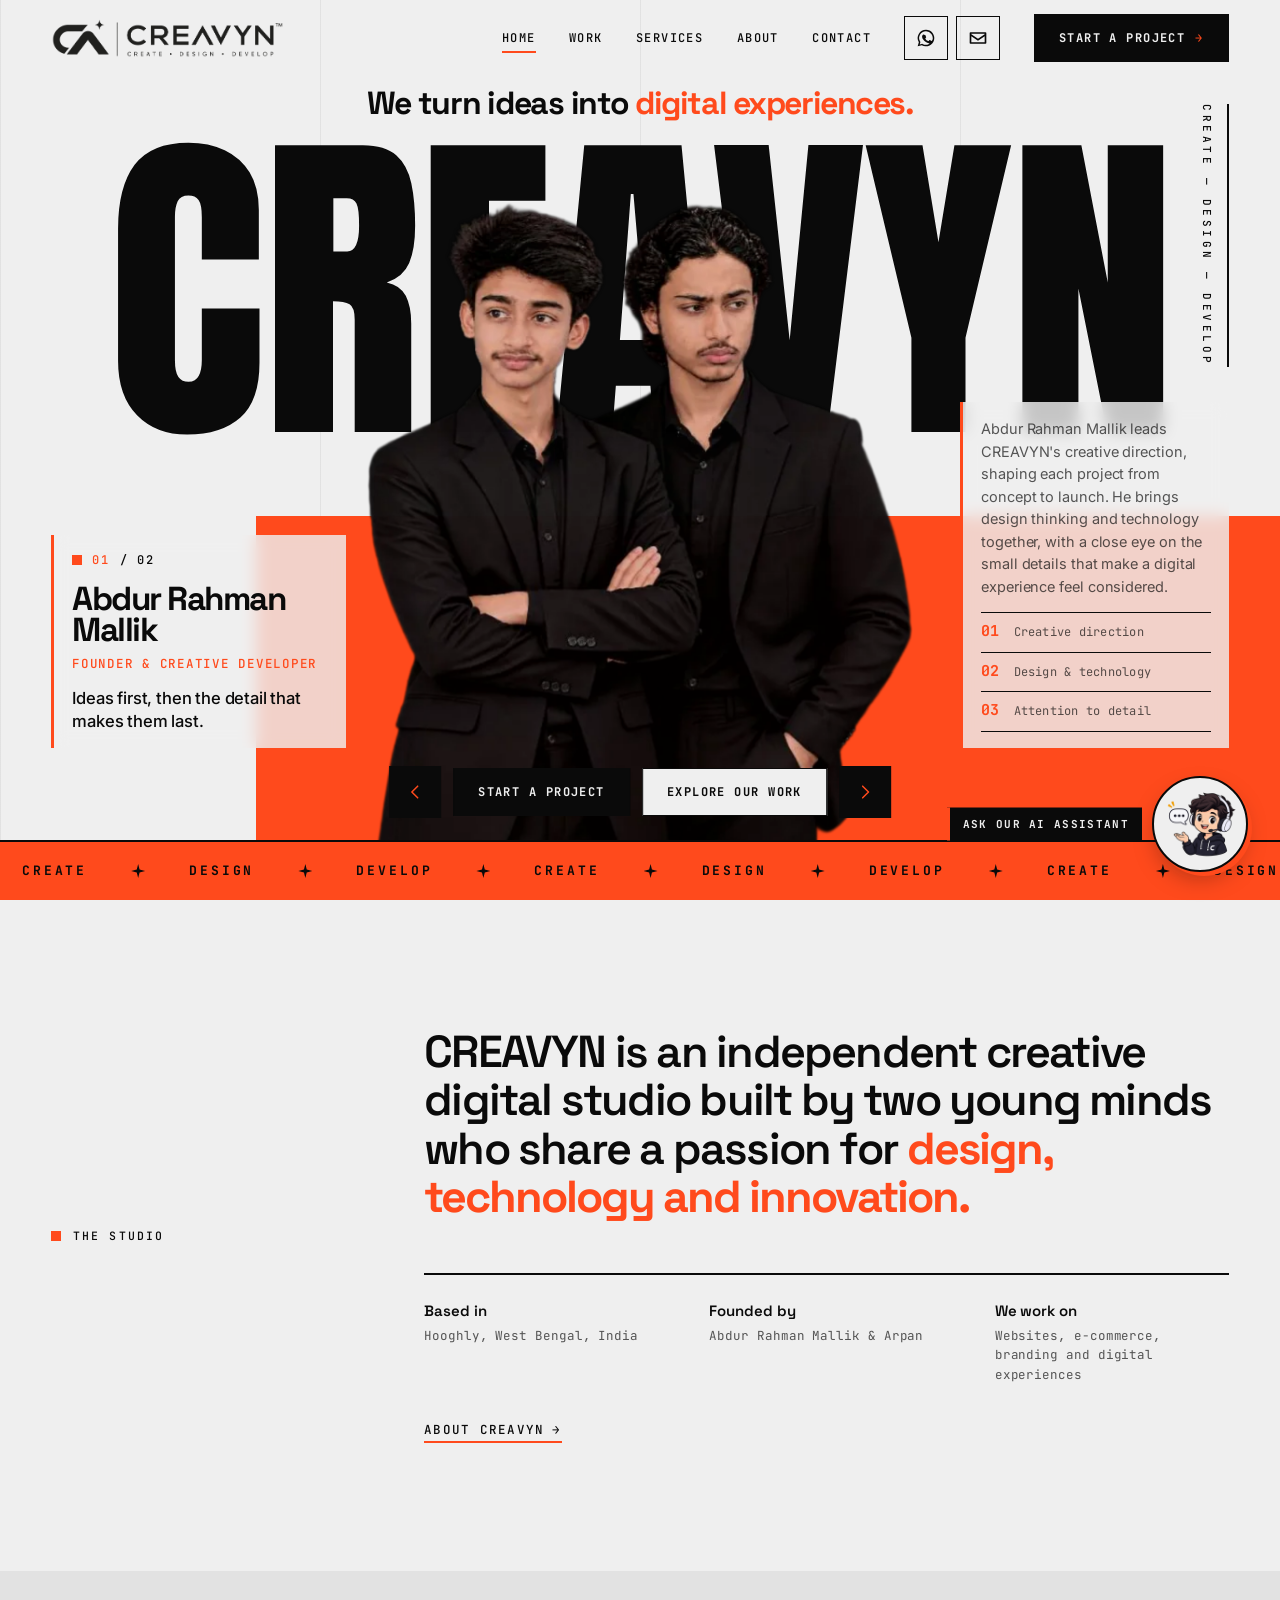
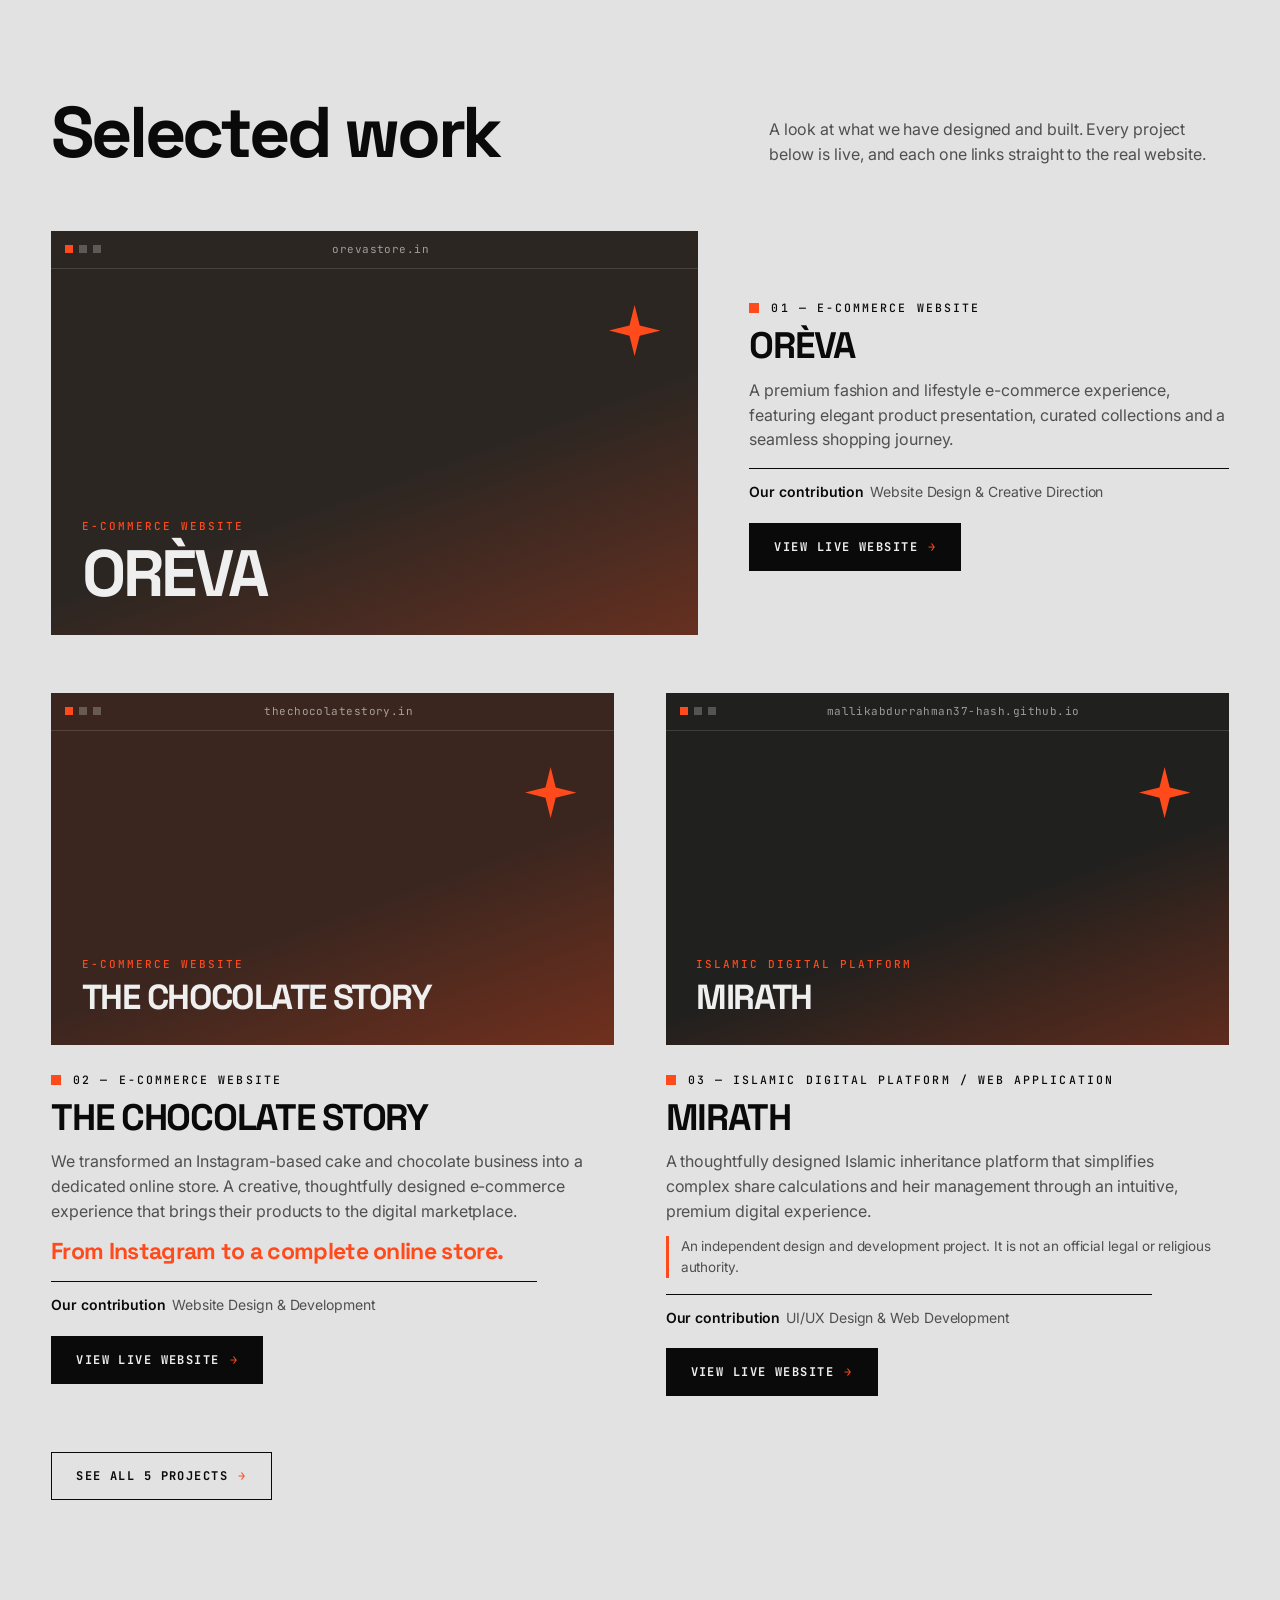
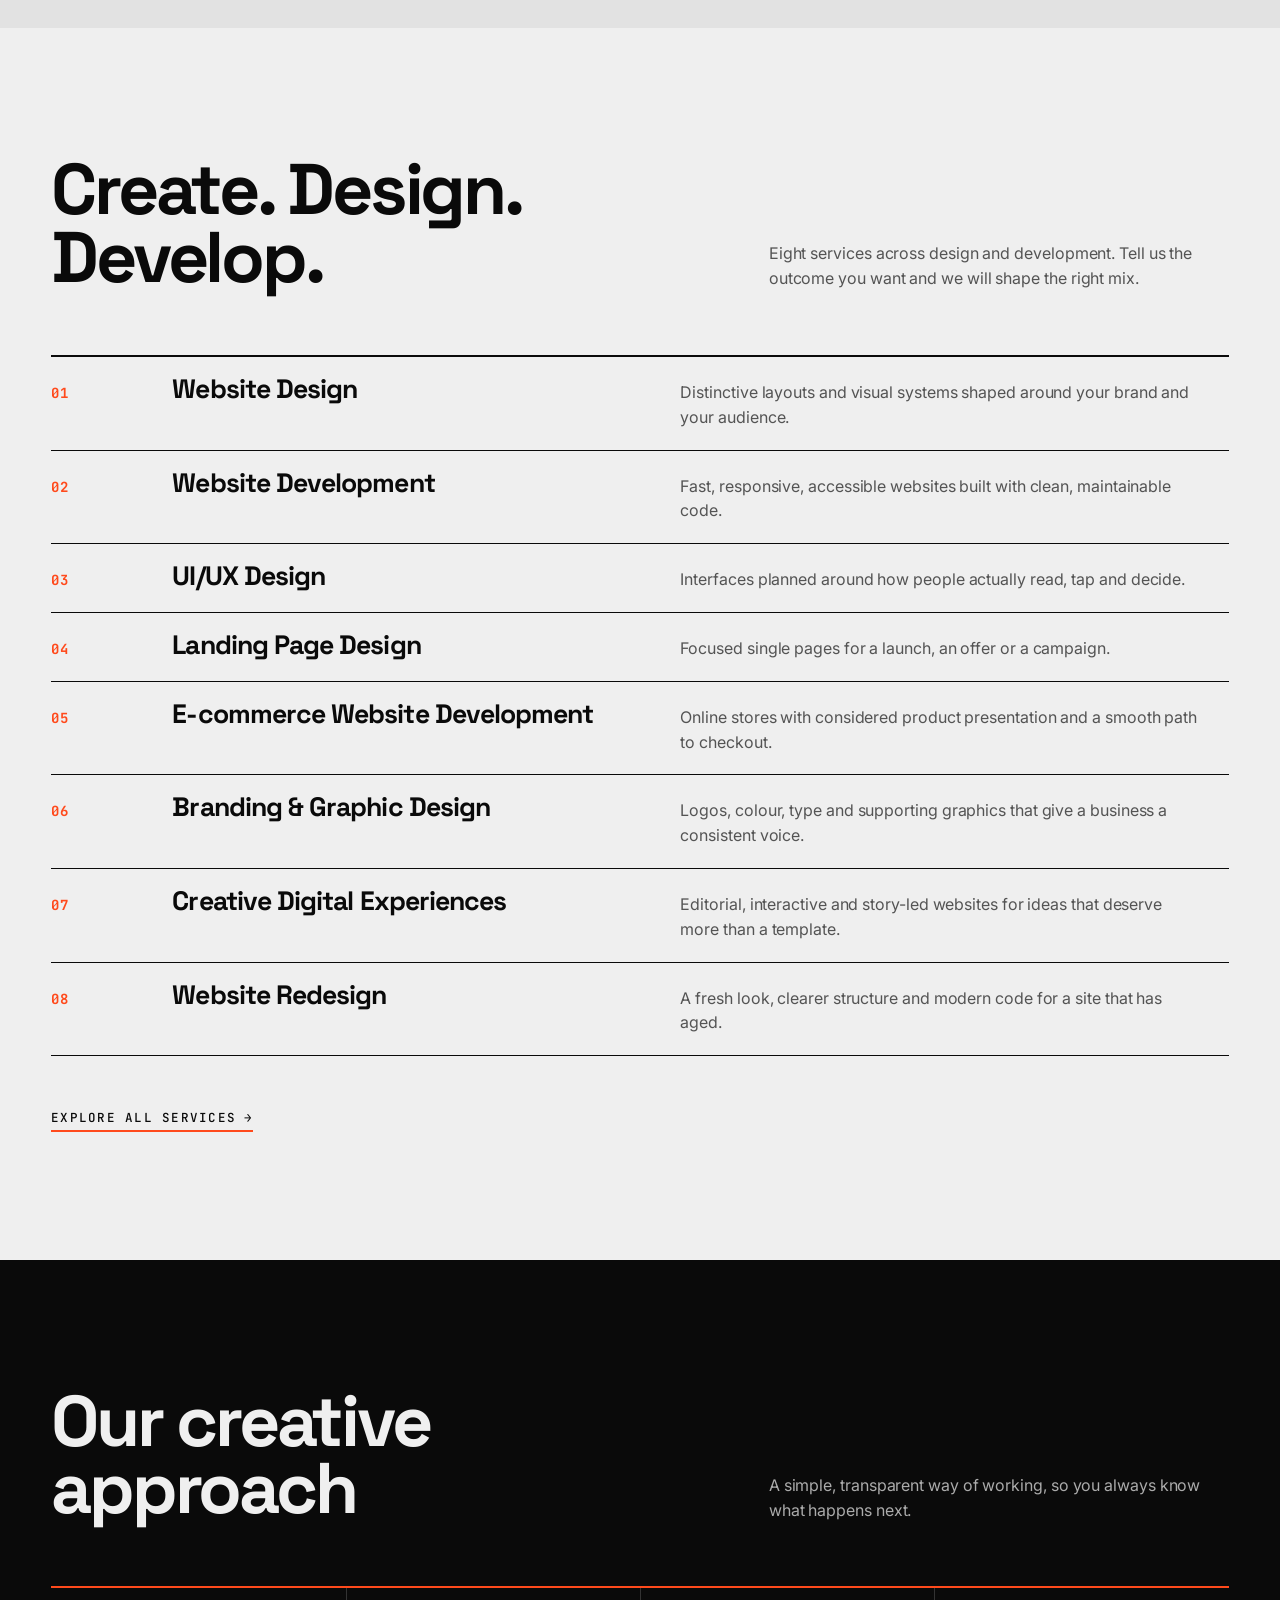
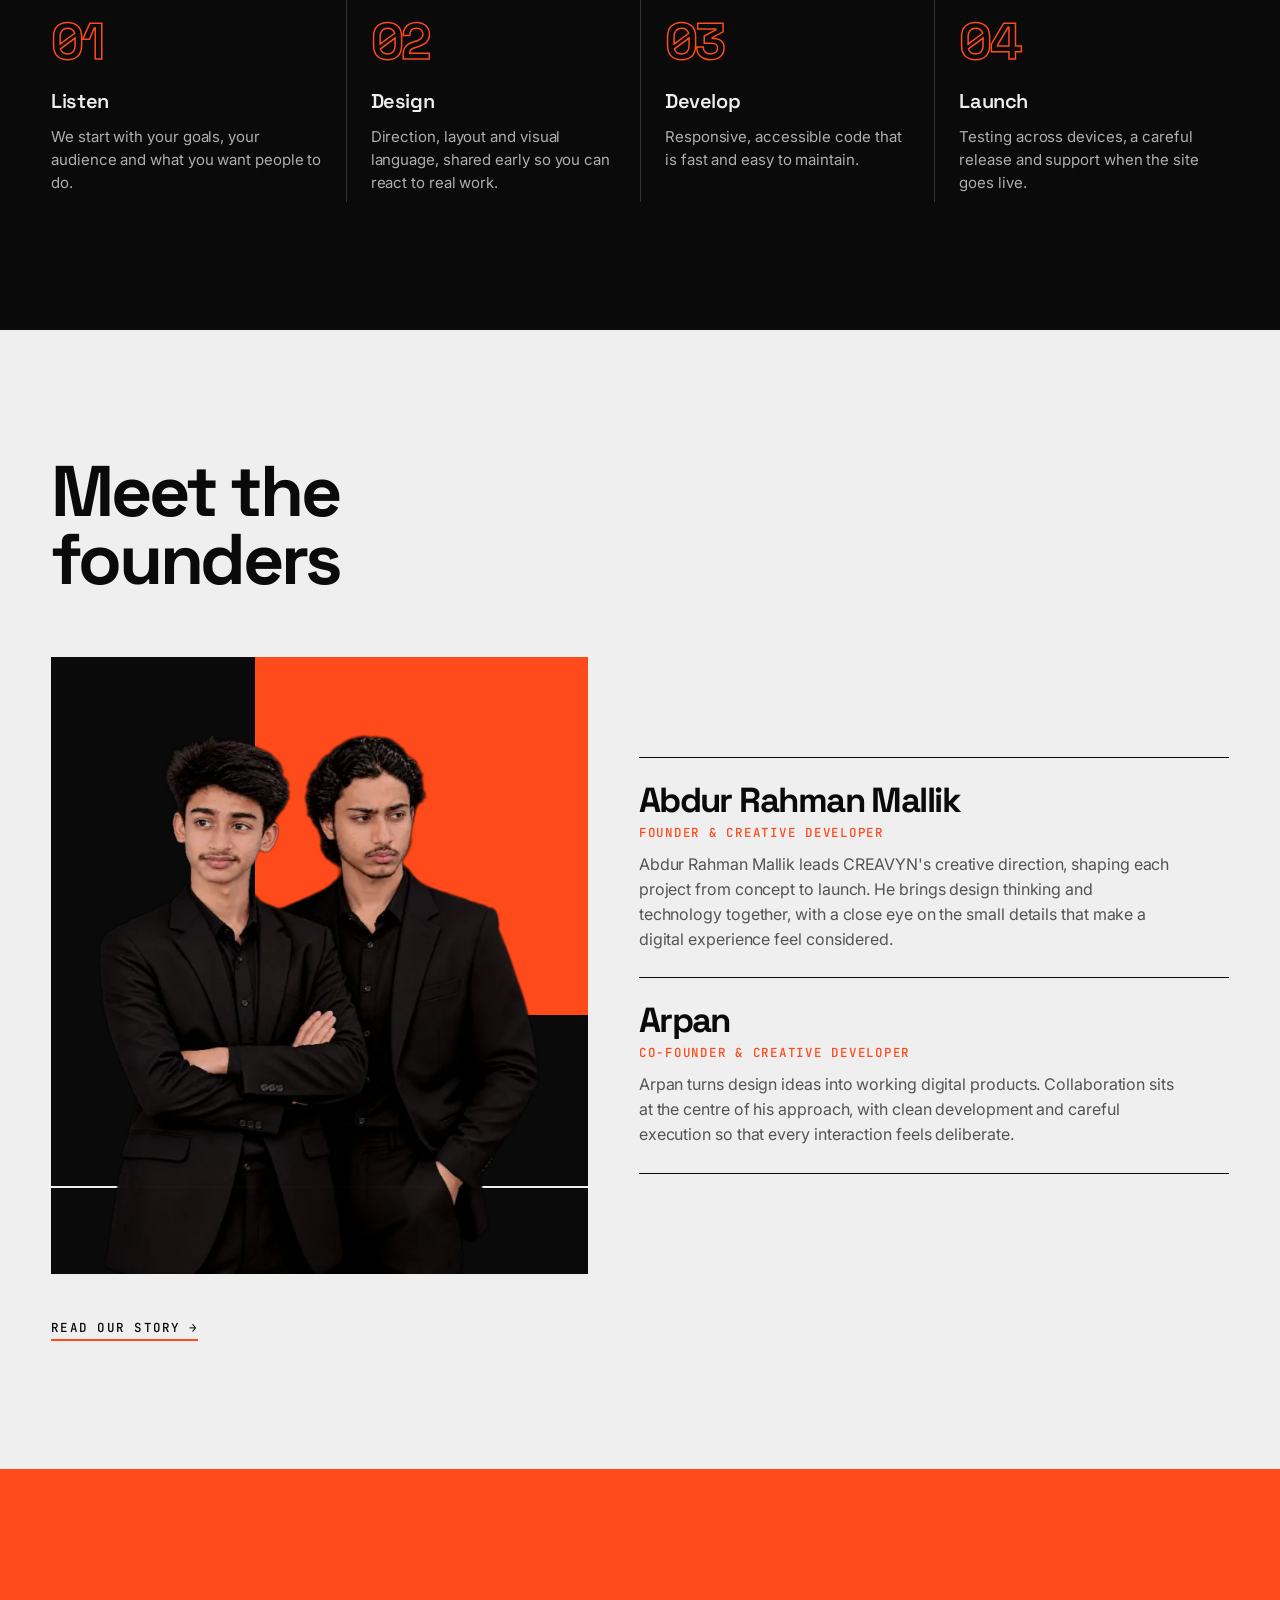
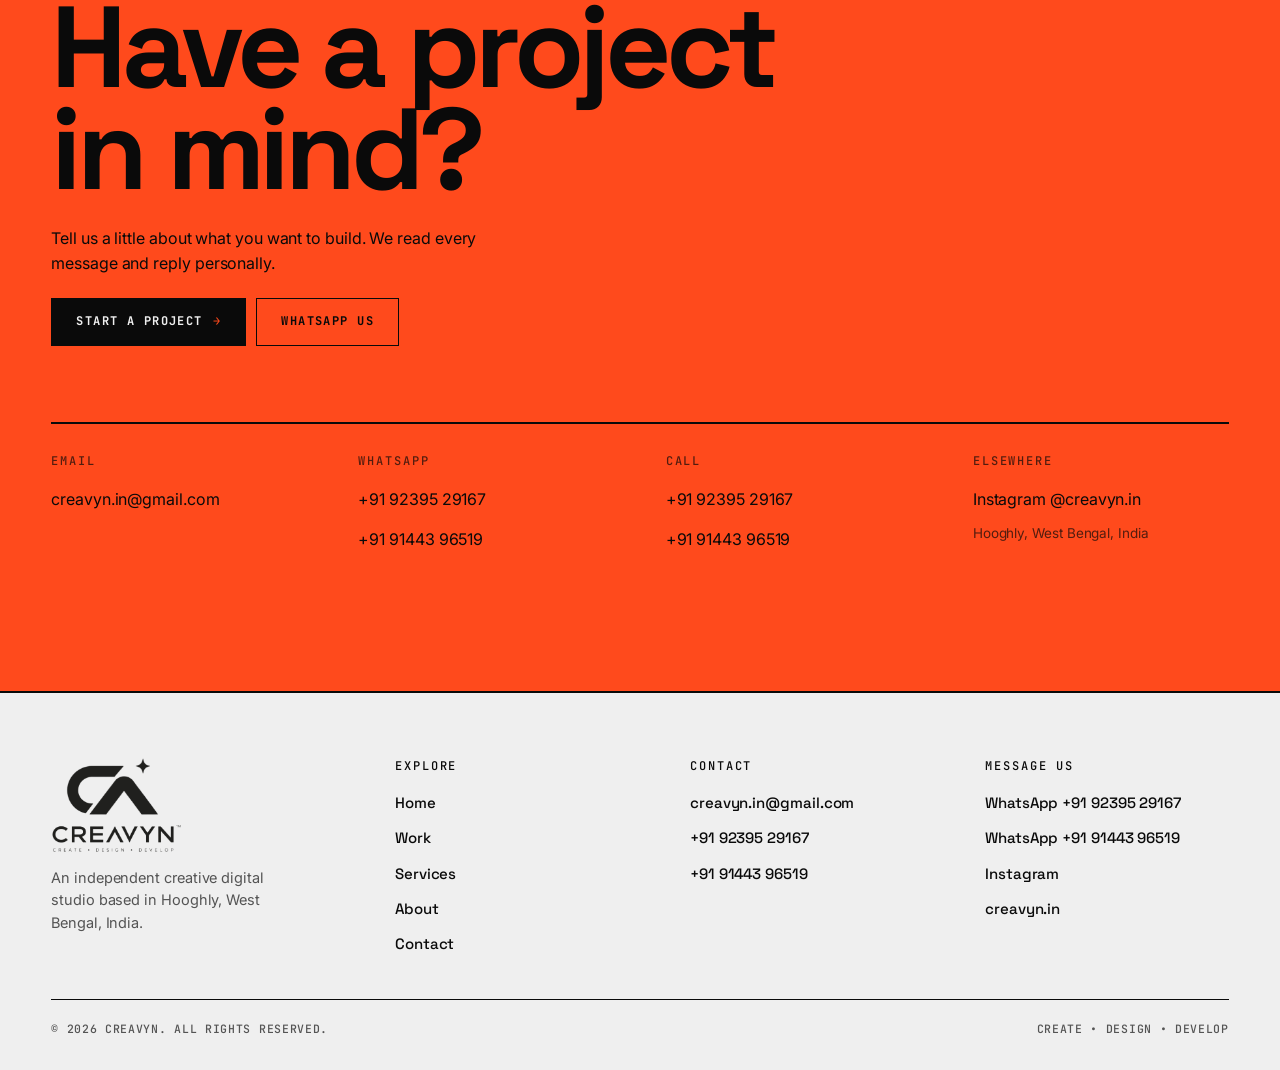
==== commit 23ba2b2e: "Update index.html" ====
--- a/index.html
+++ b/index.html
@@ -61,7 +61,6 @@
 <section class="hero" id="hero" style="padding-left:0;padding-right:0;padding-bottom:0" aria-label="CREAVYN introduction">
   <div class="hero-top">
     <h1 class="hero-title">We turn ideas into <em class="ser">digital experiences.</em></h1>
-    <p class="hero-sub">Thoughtful design meets purposeful development. We create websites that look distinctive and work beautifully.</p>
   </div>
   <div class="word-wrap" aria-hidden="true"><div class="word" id="word"></div></div>
   <div class="duo-wrap"><picture>
@@ -103,10 +102,10 @@
     </div>
     <div class="project-grid">
       <article class="project project--wide" data-reveal="left" style="--d:0">
-  <a class="project-media" href="https://orevastore.in" target="_blank" rel="noopener noreferrer" tabindex="-1" aria-hidden="true" data-parallax-img><div class="mock" role="img" aria-label="ORÈVA project preview card" style="--tone:#2b2622;--accent:#B66E52">
-    <div class="mock-bar" aria-hidden="true"><i></i><i></i><i></i><span>orevastore.in</span></div>
-    <div class="mock-body" aria-hidden="true"><svg class="mock-star" viewBox="0 0 100 100" aria-hidden="true"><path d="M50 0 60 40 100 50 60 60 50 100 40 60 0 50 40 40Z"/></svg><span class="mock-cat">E-commerce Website</span><span class="mock-title">ORÈVA</span></div>
-  </div></a>
+  <a class="project-media" href="https://orevastore.in" target="_blank" rel="noopener noreferrer" tabindex="-1" aria-hidden="true" data-parallax-img><div class="mock" aria-hidden="true" style="--tone:#2b2622;--accent:#B66E52">
+    <div class="mock-bar"><i></i><i></i><i></i><span>orevastore.in</span></div>
+    <div class="mock-body"><svg class="mock-star" viewBox="0 0 100 100" aria-hidden="true"><path d="M50 0 60 40 100 50 60 60 50 100 40 60 0 50 40 40Z"/></svg><span class="mock-cat">E-commerce Website</span><span class="mock-title">ORÈVA</span></div>
+  </div><img class="shot" src="https://s0.wp.com/mshots/v1/https%3A%2F%2Forevastore.in?w=1280&h=800" alt="Homepage preview of the ORÈVA fashion and lifestyle online store" width="1280" height="800" referrerpolicy="no-referrer"  onerror="this.remove()"></a>
   <div class="project-body">
     <p class="eyebrow">01 — E-commerce Website</p>
     <h3>ORÈVA</h3>
@@ -118,10 +117,10 @@
   </div>
 </article>
       <article class="project project--grid" data-reveal="up" style="--d:0">
-  <a class="project-media" href="https://thechocolatestory.in" target="_blank" rel="noopener noreferrer" tabindex="-1" aria-hidden="true" data-parallax-img><div class="mock" role="img" aria-label="THE CHOCOLATE STORY project preview card" style="--tone:#3a261f;--accent:#B66E52">
-    <div class="mock-bar" aria-hidden="true"><i></i><i></i><i></i><span>thechocolatestory.in</span></div>
-    <div class="mock-body" aria-hidden="true"><svg class="mock-star" viewBox="0 0 100 100" aria-hidden="true"><path d="M50 0 60 40 100 50 60 60 50 100 40 60 0 50 40 40Z"/></svg><span class="mock-cat">E-commerce Website</span><span class="mock-title">THE CHOCOLATE STORY</span></div>
-  </div></a>
+  <a class="project-media" href="https://thechocolatestory.in" target="_blank" rel="noopener noreferrer" tabindex="-1" aria-hidden="true" data-parallax-img><div class="mock" aria-hidden="true" style="--tone:#3a261f;--accent:#B66E52">
+    <div class="mock-bar"><i></i><i></i><i></i><span>thechocolatestory.in</span></div>
+    <div class="mock-body"><svg class="mock-star" viewBox="0 0 100 100" aria-hidden="true"><path d="M50 0 60 40 100 50 60 60 50 100 40 60 0 50 40 40Z"/></svg><span class="mock-cat">E-commerce Website</span><span class="mock-title">THE CHOCOLATE STORY</span></div>
+  </div><img class="shot" src="https://s0.wp.com/mshots/v1/https%3A%2F%2Fthechocolatestory.in?w=1280&h=800" alt="Homepage preview of The Chocolate Story online cake and chocolate store" width="1280" height="800" referrerpolicy="no-referrer" loading="lazy" decoding="async" onerror="this.remove()"></a>
   <div class="project-body">
     <p class="eyebrow">02 — E-commerce Website</p>
     <h3>THE CHOCOLATE STORY</h3>
@@ -133,10 +132,10 @@
   </div>
 </article>
       <article class="project project--grid" data-reveal="up" style="--d:120">
-  <a class="project-media" href="https://mallikabdurrahman37-hash.github.io/Mirath/entry.html" target="_blank" rel="noopener noreferrer" tabindex="-1" aria-hidden="true" data-parallax-img><div class="mock" role="img" aria-label="MIRATH project preview card" style="--tone:#20201E;--accent:#A49D91">
-    <div class="mock-bar" aria-hidden="true"><i></i><i></i><i></i><span>mallikabdurrahman37-hash.github.io</span></div>
-    <div class="mock-body" aria-hidden="true"><svg class="mock-star" viewBox="0 0 100 100" aria-hidden="true"><path d="M50 0 60 40 100 50 60 60 50 100 40 60 0 50 40 40Z"/></svg><span class="mock-cat">Islamic Digital Platform</span><span class="mock-title">MIRATH</span></div>
-  </div></a>
+  <a class="project-media" href="https://mallikabdurrahman37-hash.github.io/Mirath/entry.html" target="_blank" rel="noopener noreferrer" tabindex="-1" aria-hidden="true" data-parallax-img><div class="mock" aria-hidden="true" style="--tone:#20201E;--accent:#A49D91">
+    <div class="mock-bar"><i></i><i></i><i></i><span>mallikabdurrahman37-hash.github.io</span></div>
+    <div class="mock-body"><svg class="mock-star" viewBox="0 0 100 100" aria-hidden="true"><path d="M50 0 60 40 100 50 60 60 50 100 40 60 0 50 40 40Z"/></svg><span class="mock-cat">Islamic Digital Platform</span><span class="mock-title">MIRATH</span></div>
+  </div><img class="shot" src="https://s0.wp.com/mshots/v1/https%3A%2F%2Fmallikabdurrahman37-hash.github.io%2FMirath%2Fentry.html?w=1280&h=800" alt="Preview of the MIRATH Islamic inheritance calculation platform" width="1280" height="800" referrerpolicy="no-referrer" loading="lazy" decoding="async" onerror="this.remove()"></a>
   <div class="project-body">
     <p class="eyebrow">03 — Islamic Digital Platform / Web Application</p>
     <h3>MIRATH</h3>
--- a/styles.css
+++ b/styles.css
@@ -1,63 +1,70 @@
-/* CREAVYN — shared styles. Tokens and hero rules carried over from the original index.html. */
+/* CREAVYN v2 — "Signal" theme: cool concrete grey, ink black, hot orange. Square, technical, editorial. */
+@import url("https://fonts.googleapis.com/css2?family=Space+Grotesk:wght@400;500;600;700&family=JetBrains+Mono:wght@400;500;700&display=swap");
+
 :root{
-  --charcoal:#20201E; --ivory:#F4F0E9; --terracotta:#B66E52; --stone:#A49D91; --sand:#E9E3D8;
-  --ink-soft:rgba(32,32,30,.72);
-  --line:rgba(32,32,30,.16);
+  --ink:#0A0A0A; --paper:#EFEFEF; --orange:#FF4A1C; --steel:#8B8B8B; --fog:#E2E2E2; --white:#FAFAFA;
+  --charcoal:var(--ink); /* alias: used inline in services.html */
+  --ink-soft:rgba(10,10,10,.68);
+  --line:rgba(10,10,10,.14);
   --pad:clamp(20px,4vw,56px);
   --nav:76px; --strip:60px;
   --ease:cubic-bezier(.2,.8,.2,1);
-  --display:"Anton","Oswald","Bebas Neue",Impact,"Arial Narrow",sans-serif;
-  --serif:"Instrument Serif",Georgia,"Times New Roman",serif;
+  --grot:"Space Grotesk","Inter",system-ui,sans-serif;
+  --mono:"JetBrains Mono",ui-monospace,SFMono-Regular,Menlo,monospace;
+  --thieving:var(--grot); --briston:var(--grot); --adelaide:var(--grot);
+  --anton:"Anton","Oswald","Bebas Neue",Impact,"Arial Narrow",sans-serif; /* hero wordmark */
+  --display:var(--grot); --serif:var(--grot);
+  --fv-thieving:normal; --fv-briston:normal; --fv-adelaide:normal;
   --body:"Inter",system-ui,-apple-system,"Segoe UI",Roboto,sans-serif;
 }
 *{box-sizing:border-box;margin:0;padding:0}
 html{-webkit-text-size-adjust:100%;scroll-behavior:smooth;scroll-padding-top:calc(var(--nav) + 12px)}
-body{background:var(--ivory);color:var(--charcoal);font-family:var(--body);font-size:16px;line-height:1.55;-webkit-font-smoothing:antialiased;overflow-x:hidden}
+body{background:var(--paper);color:var(--ink);font-family:var(--body);font-size:16px;line-height:1.55;-webkit-font-smoothing:antialiased;overflow-x:hidden}
 main,footer{overflow-x:clip}
 img{display:block;max-width:100%;height:auto}
 a{color:inherit;text-decoration:none}
 ul,ol{list-style:none}
-:focus-visible{outline:2px solid var(--terracotta);outline-offset:3px;border-radius:2px}
-.dark :focus-visible,.contact-band :focus-visible{outline-color:var(--ivory)}
+:focus-visible{outline:2px solid var(--orange);outline-offset:3px;border-radius:2px}
+.dark :focus-visible,.contact-band :focus-visible{outline-color:var(--paper)}
 .sr{position:absolute!important;width:1px;height:1px;overflow:hidden;clip:rect(0 0 0 0);white-space:nowrap}
-.skip{position:fixed;left:12px;top:-60px;z-index:200;background:var(--charcoal);color:var(--ivory);padding:12px 18px;border-radius:999px;transition:top .2s}
+.skip{position:fixed;left:12px;top:-60px;z-index:200;background:var(--ink);color:var(--paper);padding:12px 18px;border-radius:0;transition:top .2s}
 .skip:focus{top:12px}
-em.ser{font-family:var(--serif);font-style:italic;font-weight:400;color:var(--terracotta);letter-spacing:0}
+em.ser{font-family:var(--adelaide);font-variation-settings:var(--fv-adelaide);font-style:normal;font-weight:400;color:var(--orange);letter-spacing:0}
 
 /* ---------- Header ---------- */
 .header{position:fixed;inset:0 0 auto 0;z-index:30;height:var(--nav);padding:env(safe-area-inset-top) var(--pad) 0;display:flex;align-items:center;justify-content:space-between;box-sizing:content-box}
-.header::before{content:"";position:absolute;inset:0;z-index:-1;background:rgba(244,240,233,.92);-webkit-backdrop-filter:blur(14px);backdrop-filter:blur(14px);box-shadow:0 1px 0 var(--line);opacity:0;transition:opacity .35s}
+.header::before{content:"";position:absolute;inset:0;z-index:-1;background:rgba(239,239,239,.92);-webkit-backdrop-filter:blur(14px);backdrop-filter:blur(14px);box-shadow:0 1px 0 var(--line);opacity:0;transition:opacity .35s}
 .header.scrolled::before,html:not([data-page="home"]) .header::before{opacity:1}
 .header .logo img{height:40px;width:auto}
 .nav{display:flex;align-items:center;gap:clamp(18px,2.6vw,40px);font-size:15px;font-weight:500}
 .nav a.link{position:relative;padding:6px 0}
-.nav a.link::after{content:"";position:absolute;left:0;right:0;bottom:0;height:1px;background:var(--charcoal);transform:scaleX(0);transform-origin:left;transition:transform .35s var(--ease)}
+.nav a.link::after{content:"";position:absolute;left:0;right:0;bottom:0;height:1px;background:var(--ink);transform:scaleX(0);transform-origin:left;transition:transform .35s var(--ease)}
 .nav a.link:hover::after,.nav a.link[aria-current="page"]::after{transform:scaleX(1)}
-.nav a.link[aria-current="page"]{color:var(--terracotta)}
-.nav a.link[aria-current="page"]::after{background:var(--terracotta)}
+.nav a.link[aria-current="page"]{color:var(--orange)}
+.nav a.link[aria-current="page"]::after{background:var(--orange)}
 .nav-quick{display:flex;align-items:center;gap:8px}
-.icon-btn{display:inline-flex;align-items:center;justify-content:center;width:44px;height:44px;border-radius:50%;border:1px solid var(--line);transition:background .3s,color .3s,border-color .3s,transform .2s}
-.icon-btn:hover{background:var(--charcoal);color:var(--ivory);border-color:var(--charcoal)}
+.icon-btn{display:inline-flex;align-items:center;justify-content:center;width:44px;height:44px;border-radius:0;border:1px solid var(--line);transition:background .3s,color .3s,border-color .3s,transform .2s}
+.icon-btn:hover{background:var(--ink);color:var(--paper);border-color:var(--ink)}
 .icon-btn:active{transform:scale(.94)}
 .icon-btn svg{width:20px;height:20px;fill:currentColor}
 .nav-contact{display:none}
 .menu-btn{display:none;width:44px;height:44px;border:0;background:none;cursor:pointer;position:relative;color:inherit}
-.menu-btn span{position:absolute;left:11px;right:11px;height:2px;background:var(--charcoal);transition:transform .35s var(--ease),top .35s var(--ease)}
+.menu-btn span{position:absolute;left:11px;right:11px;height:2px;background:var(--ink);transition:transform .35s var(--ease),top .35s var(--ease)}
 .menu-btn span:nth-child(1){top:17px}.menu-btn span:nth-child(2){top:25px}
 .menu-open .menu-btn span:nth-child(1){top:21px;transform:rotate(45deg)}
 .menu-open .menu-btn span:nth-child(2){top:21px;transform:rotate(-45deg)}
 
 /* ---------- Buttons ---------- */
-.btn{display:inline-flex;align-items:center;justify-content:center;gap:10px;min-height:46px;padding:0 24px;border-radius:999px;font-size:15px;font-weight:500;border:1px solid var(--charcoal);transition:background .3s,color .3s,border-color .3s,transform .2s var(--ease);cursor:pointer;font-family:inherit;line-height:1.2;text-align:center}
+.btn{display:inline-flex;align-items:center;justify-content:center;gap:10px;min-height:46px;padding:0 24px;border-radius:0;font-size:15px;font-weight:500;border:1px solid var(--ink);transition:background .3s,color .3s,border-color .3s,transform .2s var(--ease);cursor:pointer;font-family:inherit;line-height:1.2;text-align:center}
 .btn:active{transform:scale(.97)}
-.btn.solid{background:var(--charcoal);color:var(--ivory)}
-.btn.solid:hover{background:var(--terracotta);border-color:var(--terracotta)}
-.btn.ghost{background:transparent;color:var(--charcoal)}
-.btn.ghost:hover{background:var(--charcoal);color:var(--ivory)}
+.btn.solid{background:var(--ink);color:var(--paper)}
+.btn.solid:hover{background:var(--orange);border-color:var(--orange)}
+.btn.ghost{background:transparent;color:var(--ink)}
+.btn.ghost:hover{background:var(--ink);color:var(--paper)}
 .btn .arr{display:inline-block;transition:transform .3s var(--ease)}
 .btn:hover .arr{transform:translateX(4px)}
 .text-link{display:inline-flex;gap:8px;align-items:center;font-weight:500;border-bottom:1px solid currentColor;padding-bottom:2px;transition:color .25s}
-.text-link:hover{color:var(--terracotta)}
+.text-link:hover{color:var(--orange)}
 .cta-row{display:flex;flex-wrap:wrap;gap:10px;margin-top:22px}
 
 /* ---------- Hero (original concept preserved) ---------- */
@@ -66,7 +73,7 @@
 .word-wrap{top:var(--word-top,190px);z-index:1;display:flex;justify-content:center;transition:transform .5s var(--ease);transform:translate3d(calc(var(--mx,0)*-14px),calc(var(--my,0)*-8px + var(--sy,0)*.22px),0)}
 .ch{display:inline-block;clip-path:inset(-30% -10% 0 -10%)}
 .ch i{display:block;font-style:normal;transform:translateY(105%)}
-.word{font-family:var(--display);font-weight:400;color:var(--terracotta);line-height:.95;white-space:nowrap;letter-spacing:.005em;font-size:22vw}
+.word{font-family:var(--anton);font-weight:400;color:var(--orange);line-height:.95;white-space:nowrap;letter-spacing:.005em;font-size:22vw}
 .duo-wrap{bottom:0;z-index:2;height:78%;display:flex;justify-content:center;pointer-events:none;transition:transform .9s var(--ease);transform:translate3d(calc(var(--mx,0)*10px),0,0)}
 .duo{height:100%;width:auto;max-width:none;opacity:0;transform:translateY(16%)}
 .hero-top{position:absolute;z-index:6;top:calc(var(--nav) + 1.2svh);left:50%;width:min(780px,62vw);transform:translateX(-50%);text-align:center}
@@ -80,35 +87,35 @@
 .fp{grid-area:1/1;visibility:hidden;opacity:0}
 .fp.is-active{visibility:visible;opacity:1}
 .fp-index{display:flex;align-items:center;gap:10px;font-size:13px;font-weight:500;letter-spacing:.08em;margin-bottom:14px}
-.fp-index::before{content:"";width:28px;height:1px;background:var(--terracotta)}
-.fp-index b{color:var(--terracotta);font-weight:500}
-.fp-name{font-family:var(--display);font-weight:400;font-size:clamp(30px,3vw,46px);line-height:1;letter-spacing:.01em}
-.fp-role{margin-top:8px;font-size:14px;font-weight:500;color:var(--terracotta)}
+.fp-index::before{content:"";width:28px;height:1px;background:var(--orange)}
+.fp-index b{color:var(--orange);font-weight:500}
+.fp-name{font-family:var(--adelaide);font-style:normal;font-variation-settings:var(--fv-adelaide);font-weight:400;font-size:clamp(24px,2.4vw,36.8px);line-height:1;letter-spacing:.01em}
+.fp-role{margin-top:8px;font-size:14px;font-weight:500;color:var(--orange)}
 .fp-line{margin-top:14px;font-size:clamp(16px,1.3vw,19px);line-height:1.35;letter-spacing:-.01em;font-weight:500}
 .fp-bio{font-size:14.5px;color:var(--ink-soft);margin-bottom:14px}
 .stats{border-bottom:1px solid var(--line)}
 .stats li{display:flex;align-items:baseline;gap:14px;padding:10px 0;border-top:1px solid var(--line);font-size:14px;color:var(--ink-soft)}
-.stats strong{font-family:var(--display);font-weight:400;font-size:20px;line-height:1;color:var(--terracotta)}
+.stats strong{font-family:var(--thieving);font-variation-settings:var(--fv-thieving);font-feature-settings:"swsh";font-weight:400;font-size:16px;line-height:1;color:var(--orange)}
 
 .hero-bar{position:absolute;z-index:7;left:50%;bottom:calc(var(--strip) + 22px);transform:translateX(-50%);display:flex;align-items:center;gap:12px;opacity:0;white-space:nowrap}
-.arrow{width:48px;height:48px;border-radius:50%;border:1px solid rgba(244,240,233,.55);background:var(--charcoal);color:var(--ivory);display:inline-flex;align-items:center;justify-content:center;cursor:pointer;transition:background .3s,color .3s,transform .25s var(--ease)}
+.arrow{width:48px;height:48px;border-radius:0;border:1px solid rgba(239,239,239,.55);background:var(--ink);color:var(--paper);display:inline-flex;align-items:center;justify-content:center;cursor:pointer;transition:background .3s,color .3s,transform .25s var(--ease)}
 .arrow svg{width:20px;height:20px;fill:none;stroke:currentColor;stroke-width:1.8;stroke-linecap:round;stroke-linejoin:round;transition:transform .3s var(--ease)}
-.arrow:hover{background:var(--ivory);color:var(--charcoal)}
+.arrow:hover{background:var(--paper);color:var(--ink)}
 .arrow[data-dir="-1"]:hover svg{transform:translateX(-3px)}
 .arrow[data-dir="1"]:hover svg{transform:translateX(3px)}
 .arrow:active{transform:scale(.92)}
-.hero-bar .btn{border-color:var(--ivory)}
-.hero-bar .btn.solid{background:var(--terracotta);border-color:var(--terracotta);color:var(--charcoal)}
-.hero-bar .btn.solid:hover{background:var(--ivory);border-color:var(--ivory)}
-.hero-bar .btn.ghost{color:var(--ivory);background:rgba(32,32,30,.35)}
-.hero-bar .btn.ghost:hover{background:var(--ivory);color:var(--charcoal)}
-.hero-bar :focus-visible{outline-color:var(--ivory)}
-
-.strip{position:absolute;left:0;right:0;bottom:0;height:var(--strip);z-index:4;background:var(--charcoal);color:var(--ivory);overflow:hidden;display:flex;align-items:center;opacity:0;transition:opacity .8s .9s}
+.hero-bar .btn{border-color:var(--paper)}
+.hero-bar .btn.solid{background:var(--orange);border-color:var(--orange);color:var(--ink)}
+.hero-bar .btn.solid:hover{background:var(--paper);border-color:var(--paper)}
+.hero-bar .btn.ghost{color:var(--paper);background:rgba(10,10,10,.35)}
+.hero-bar .btn.ghost:hover{background:var(--paper);color:var(--ink)}
+.hero-bar :focus-visible{outline-color:var(--paper)}
+
+.strip{position:absolute;left:0;right:0;bottom:0;height:var(--strip);z-index:4;background:var(--ink);color:var(--paper);overflow:hidden;display:flex;align-items:center;opacity:0;transition:opacity .8s .9s}
 .go .strip{opacity:1}
 .track{display:flex;flex:none;white-space:nowrap;animation:slide 40s linear infinite}
-.track span{font-family:var(--display);font-size:24px;letter-spacing:.08em;padding:0 22px;display:inline-flex;align-items:center;gap:44px}
-.track span::after{content:"";width:14px;height:14px;background:var(--terracotta);clip-path:polygon(50% 0,60% 40%,100% 50%,60% 60%,50% 100%,40% 60%,0 50%,40% 40%)}
+.track span{font-family:var(--briston);font-variation-settings:var(--fv-briston);font-size:19.2px;letter-spacing:.04em;padding:0 22px;display:inline-flex;align-items:center;gap:44px}
+.track span::after{content:"";width:14px;height:14px;background:var(--orange);clip-path:polygon(50% 0,60% 40%,100% 50%,60% 60%,50% 100%,40% 60%,0 50%,40% 40%)}
 @keyframes slide{to{transform:translateX(-50%)}}
 
 /* hero entrance (home only, JS enabled) */
@@ -126,11 +133,11 @@
 
 /* ---------- Brand intro ---------- */
 .intro{display:none}
-.intro-on .intro{display:grid;place-items:center;position:fixed;inset:0;z-index:100;background:var(--charcoal);pointer-events:none;animation:introOut .55s 1.45s var(--ease) forwards}
+.intro-on .intro{display:grid;place-items:center;position:fixed;inset:0;z-index:100;background:var(--ink);pointer-events:none;animation:introOut .55s 1.45s var(--ease) forwards}
 .intro-inner{display:flex;flex-direction:column;align-items:center;gap:22px;padding:24px}
-.intro-mark{width:clamp(110px,16vw,170px);aspect-ratio:574/361;background:var(--ivory);-webkit-mask:url(logo-mark.png) center/contain no-repeat;mask:url(logo-mark.png) center/contain no-repeat;clip-path:inset(0 100% 0 0);animation:wipe .8s .1s var(--ease) forwards}
-.intro-line{width:min(220px,50vw);height:1px;background:var(--terracotta);transform:scaleX(0);animation:draw .7s .45s var(--ease) forwards}
-.intro-tag{font-size:12px;letter-spacing:.34em;color:var(--ivory);font-weight:500;opacity:0;transform:translateY(8px);animation:rise .6s .8s var(--ease) forwards;text-align:center}
+.intro-mark{width:clamp(110px,16vw,170px);aspect-ratio:574/361;background:var(--paper);-webkit-mask:url(logo-mark.png) center/contain no-repeat;mask:url(logo-mark.png) center/contain no-repeat;clip-path:inset(0 100% 0 0);animation:wipe .8s .1s var(--ease) forwards}
+.intro-line{width:min(220px,50vw);height:1px;background:var(--orange);transform:scaleX(0);animation:draw .7s .45s var(--ease) forwards}
+.intro-tag{font-size:12px;letter-spacing:.34em;color:var(--paper);font-weight:500;opacity:0;transform:translateY(8px);animation:rise .6s .8s var(--ease) forwards;text-align:center}
 @keyframes wipe{to{clip-path:inset(0 0 0 0)}}
 @keyframes draw{to{transform:scaleX(1)}}
 @keyframes rise{to{opacity:1;transform:none}}
@@ -140,34 +147,34 @@
 section{padding:clamp(72px,10vw,150px) var(--pad)}
 .wrap{max-width:1320px;margin:0 auto}
 .eyebrow{display:inline-flex;align-items:center;gap:12px;font-size:12px;font-weight:600;letter-spacing:.16em;text-transform:uppercase;color:var(--ink-soft)}
-.eyebrow::before{content:"";width:28px;height:1px;background:var(--terracotta)}
+.eyebrow::before{content:"";width:28px;height:1px;background:var(--orange)}
 .sec-head{display:grid;grid-template-columns:1fr 1fr;gap:var(--pad);align-items:end;margin-bottom:clamp(36px,5vw,72px)}
-.sec-head h2,.h-xl{font-family:var(--display);font-weight:400;font-size:clamp(40px,6.2vw,92px);line-height:1;letter-spacing:.005em}
+.sec-head h2,.h-xl{font-family:var(--thieving);font-variation-settings:var(--fv-thieving);font-feature-settings:"liga","dlig";font-variant-ligatures:common-ligatures discretionary-ligatures;font-weight:400;font-size:clamp(32px,4.96vw,73.6px);line-height:1;letter-spacing:.005em}
 .sec-head p{max-width:46ch;color:var(--ink-soft);justify-self:end}
 .sec-head .eyebrow{grid-column:1/-1;margin-bottom:-12px}
-.alt{background:var(--sand)}
-.dark{background:var(--charcoal);color:var(--ivory)}
-.dark .eyebrow,.dark .sec-head p{color:rgba(244,240,233,.7)}
+.alt{background:var(--fog)}
+.dark{background:var(--ink);color:var(--paper)}
+.dark .eyebrow,.dark .sec-head p{color:rgba(239,239,239,.7)}
 
 /* intro statement */
 .statement{display:grid;grid-template-columns:.8fr 2fr;gap:var(--pad)}
 .statement-text{font-size:clamp(26px,3.5vw,54px);line-height:1.14;letter-spacing:-.025em;font-weight:500}
 .statement-meta{display:grid;grid-template-columns:repeat(3,1fr);gap:var(--pad);margin-top:clamp(32px,4vw,56px);padding-top:24px;border-top:1px solid var(--line);font-size:14px;color:var(--ink-soft)}
-.statement-meta b{display:block;color:var(--charcoal);font-weight:600;margin-bottom:4px}
+.statement-meta b{display:block;color:var(--ink);font-weight:600;margin-bottom:4px}
 
 /* services rows */
-.rows{border-top:1px solid var(--charcoal)}
+.rows{border-top:1px solid var(--ink)}
 .row{display:grid;grid-template-columns:70px 1fr 1.2fr;gap:var(--pad);align-items:baseline;padding:clamp(22px,2.6vw,36px) 0;border-bottom:1px solid var(--line);transition:padding .4s var(--ease)}
-.row-n{font-size:13px;font-weight:600;color:var(--terracotta);letter-spacing:.08em}
-.row h3{font-family:var(--display);font-weight:400;font-size:clamp(28px,3.2vw,48px);line-height:1;letter-spacing:.01em;transition:color .3s}
+.row-n{font-family:var(--thieving);font-variation-settings:var(--fv-thieving);font-feature-settings:"swsh","liga";font-size:22px;font-weight:400;color:var(--orange);letter-spacing:.08em}
+.row h3{font-family:var(--briston);font-variation-settings:var(--fv-briston);font-weight:400;font-size:clamp(22.4px,2.56vw,38.4px);line-height:1;letter-spacing:.01em;transition:color .3s}
 .row p{color:var(--ink-soft);max-width:52ch}
-.row .value{margin-top:8px;color:var(--charcoal);font-weight:500;font-size:15px}
+.row .value{margin-top:8px;color:var(--ink);font-weight:500;font-size:15px}
 .row ul{margin-top:14px;display:flex;flex-wrap:wrap;gap:8px}
-.row li{font-size:13.5px;padding:5px 14px;border:1px solid var(--line);border-radius:999px}
+.row li{font-size:13.5px;padding:5px 14px;border:1px solid var(--line);border-radius:0}
 .row:hover{padding-left:12px}
-.row:hover h3{color:var(--terracotta)}
+.row:hover h3{color:var(--orange)}
 .rows.compact .row{grid-template-columns:70px 1fr 1.2fr;padding:20px 0}
-.rows.compact .row h3{font-size:clamp(24px,2.6vw,38px)}
+.rows.compact .row h3{font-size:clamp(19.2px,2.08vw,30.4px)}
 
 /* projects */
 .project-grid{display:grid;grid-template-columns:repeat(2,1fr);gap:clamp(36px,4.5vw,64px) var(--pad)}
@@ -176,106 +183,107 @@
 .project--wide:nth-child(even){grid-template-columns:1fr 1.35fr}
 .project--wide:nth-child(even) .project-media{order:2}
 .project-media .mock{position:absolute;inset:0;height:auto}
-.project--grid .mock-title{font-size:clamp(26px,3.4vw,52px)}
-.project-media{position:relative;display:block;overflow:hidden;border-radius:4px;background:var(--charcoal);aspect-ratio:16/10;isolation:isolate}
+.project-media .shot{position:absolute;inset:0;width:100%;height:100%;object-fit:cover;object-position:top center;z-index:2;background:var(--tone,#0A0A0A)}
+.project--grid .mock-title{font-size:clamp(20.8px,2.72vw,41.6px)}
+.project-media{position:relative;display:block;overflow:hidden;border-radius:0;background:var(--ink);aspect-ratio:16/10;isolation:isolate}
 .project-media img,.mock{width:100%;height:100%;object-fit:cover;transition:transform .9s var(--ease)}
 .project-media:hover img,.project-media:hover .mock{transform:scale(1.035)}
-.mock{display:flex;flex-direction:column;background:var(--tone,#20201E);color:var(--ivory)}
-.mock-bar{display:flex;align-items:center;gap:6px;padding:10px 14px;border-bottom:1px solid rgba(244,240,233,.14);font-size:11px;letter-spacing:.04em;color:rgba(244,240,233,.6)}
-.mock-bar i{width:8px;height:8px;border-radius:50%;background:rgba(244,240,233,.25)}
+.mock{display:flex;flex-direction:column;background:var(--tone,#0A0A0A);color:var(--paper)}
+.mock-bar{display:flex;align-items:center;gap:6px;padding:10px 14px;border-bottom:1px solid rgba(239,239,239,.14);font-size:11px;letter-spacing:.04em;color:rgba(239,239,239,.6)}
+.mock-bar i{width:8px;height:8px;border-radius:0;background:rgba(239,239,239,.25)}
 .mock-bar span{margin-left:10px;flex:1;text-align:center;padding-right:40px}
 .mock-body{flex:1;position:relative;display:flex;flex-direction:column;justify-content:flex-end;padding:clamp(16px,2.4vw,34px)}
-.mock-cat{font-size:11px;letter-spacing:.18em;text-transform:uppercase;color:var(--accent,#B66E52);font-weight:600}
-.mock-title{font-family:var(--display);font-size:clamp(34px,6.4vw,96px);line-height:.96;margin-top:8px;letter-spacing:.01em}
-.mock-star{position:absolute;right:clamp(16px,3vw,40px);top:clamp(16px,3vw,36px);width:clamp(26px,4vw,52px);height:auto;fill:var(--accent,#B66E52)}
+.mock-cat{font-size:11px;letter-spacing:.18em;text-transform:uppercase;color:var(--accent,#FF4A1C);font-weight:600}
+.mock-title{font-family:var(--briston);font-variation-settings:var(--fv-briston);font-size:clamp(27.2px,5.12vw,76.8px);line-height:.96;margin-top:8px;letter-spacing:.01em}
+.mock-star{position:absolute;right:clamp(16px,3vw,40px);top:clamp(16px,3vw,36px);width:clamp(26px,4vw,52px);height:auto;fill:var(--accent,#FF4A1C)}
 .project-body .eyebrow{margin-bottom:12px}
-.project h3{font-family:var(--display);font-weight:400;font-size:clamp(30px,3.6vw,56px);line-height:1;letter-spacing:.01em}
+.project h3{font-family:var(--briston);font-variation-settings:var(--fv-briston);font-weight:400;font-size:clamp(24px,2.88vw,44.8px);line-height:1;letter-spacing:.01em}
 .project-desc{margin-top:14px;color:var(--ink-soft);max-width:54ch}
-.project-hl{margin-top:14px;font-family:var(--serif);font-style:italic;font-size:clamp(20px,1.8vw,26px);line-height:1.2;color:var(--terracotta)}
-.project-note{margin-top:12px;font-size:13.5px;color:var(--ink-soft);border-left:2px solid var(--stone);padding-left:12px}
+.project-hl{margin-top:14px;font-family:var(--adelaide);font-variation-settings:var(--fv-adelaide);font-style:normal;font-size:clamp(20px,1.8vw,26px);line-height:1.2;color:var(--orange)}
+.project-note{margin-top:12px;font-size:13.5px;color:var(--ink-soft);border-left:2px solid var(--steel);padding-left:12px}
 .project-meta{margin-top:16px;padding-top:12px;border-top:1px solid var(--line);font-size:14px;color:var(--ink-soft);max-width:54ch}
-.project-meta b{color:var(--charcoal);font-weight:600;margin-right:6px}
+.project-meta b{color:var(--ink);font-weight:600;margin-right:6px}
 .project .btn{margin-top:20px}
-.badge{display:inline-block;margin-left:10px;padding:3px 10px;border:1px solid var(--terracotta);color:var(--terracotta);border-radius:999px;font-size:11px;letter-spacing:.08em;text-transform:uppercase;font-weight:600;vertical-align:middle}
+.badge{display:inline-block;margin-left:10px;padding:3px 10px;border:1px solid var(--orange);color:var(--orange);border-radius:0;font-size:11px;letter-spacing:.08em;text-transform:uppercase;font-weight:600;vertical-align:middle}
 
 /* process */
-.steps{display:grid;grid-template-columns:repeat(4,1fr);border-top:1px solid rgba(244,240,233,.35)}
+.steps{display:grid;grid-template-columns:repeat(4,1fr);border-top:1px solid rgba(239,239,239,.35)}
 .step{padding:28px 24px 8px 0}
-.step+.step{padding-left:24px;border-left:1px solid rgba(244,240,233,.18)}
-.step-n{font-family:var(--display);font-size:clamp(44px,5vw,76px);line-height:1;color:var(--terracotta)}
+.step+.step{padding-left:24px;border-left:1px solid rgba(239,239,239,.18)}
+.step-n{font-family:var(--thieving);font-variation-settings:var(--fv-thieving);font-feature-settings:"swsh","liga";font-size:clamp(35.2px,4vw,60.8px);line-height:1;color:var(--orange)}
 .step h3{margin-top:18px;font-size:20px;font-weight:600}
-.step p{margin-top:8px;color:rgba(244,240,233,.72);font-size:15px}
+.step p{margin-top:8px;color:rgba(239,239,239,.72);font-size:15px}
 
 /* founders block */
 .founders{display:grid;grid-template-columns:1fr 1.1fr;gap:var(--pad);align-items:center}
-.portrait{position:relative;background:var(--charcoal);border-radius:4px;overflow:hidden;aspect-ratio:4/4.6;display:flex;align-items:flex-end;justify-content:center}
-.portrait::before{content:"";position:absolute;inset:8% 10% auto auto;width:46%;aspect-ratio:1;border:1px solid rgba(244,240,233,.22);border-radius:50%}
-.portrait::after{content:"";position:absolute;left:8%;right:8%;bottom:0;top:52%;border-top:1px solid rgba(182,110,82,.7);pointer-events:none}
+.portrait{position:relative;background:var(--ink);border-radius:0;overflow:hidden;aspect-ratio:4/4.6;display:flex;align-items:flex-end;justify-content:center}
+.portrait::before{content:"";position:absolute;inset:8% 10% auto auto;width:46%;aspect-ratio:1;border:1px solid rgba(239,239,239,.22);border-radius:0}
+.portrait::after{content:"";position:absolute;left:8%;right:8%;bottom:0;top:52%;border-top:1px solid rgba(255,74,28,.7);pointer-events:none}
 .portrait picture{display:contents}
 /* FOUNDER IMAGE FIT: change height % to make the photo bigger/smaller inside the dark box */
 .portrait img{position:relative;z-index:1;height:92%;width:auto;max-width:none;will-change:transform;transform:translate3d(0,calc(var(--py,0)*1px),0)}
 .founder-list li{padding:26px 0;border-top:1px solid var(--line)}
 .founder-list li:last-child{border-bottom:1px solid var(--line)}
-.founder-list h3{font-family:var(--display);font-weight:400;font-size:clamp(30px,3.4vw,52px);line-height:1}
-.founder-list .role{margin-top:6px;color:var(--terracotta);font-weight:500;font-size:15px}
+.founder-list h3{font-family:var(--adelaide);font-style:normal;font-variation-settings:var(--fv-adelaide);font-weight:400;font-size:clamp(24px,2.72vw,41.6px);line-height:1}
+.founder-list .role{margin-top:6px;color:var(--orange);font-weight:500;font-size:15px}
 .founder-list p{margin-top:10px;color:var(--ink-soft);max-width:54ch}
 
 /* contact band + preview */
-.contact-band h2{font-family:var(--display);font-weight:400;font-size:clamp(48px,9.5vw,150px);line-height:.96;max-width:12ch}
-.contact-band .lead{margin-top:26px;max-width:46ch;color:rgba(244,240,233,.72)}
-.contact-band .btn{border-color:var(--ivory)}
-.contact-band .btn.solid{background:var(--terracotta);border-color:var(--terracotta);color:var(--charcoal)}
-.contact-band .btn.solid:hover{background:var(--ivory);border-color:var(--ivory)}
-.contact-band .btn.ghost{color:var(--ivory)}
-.contact-band .btn.ghost:hover{background:var(--ivory);color:var(--charcoal)}
-.contact-grid{display:grid;grid-template-columns:repeat(4,1fr);gap:var(--pad);margin-top:clamp(48px,6vw,88px);padding-top:28px;border-top:1px solid rgba(244,240,233,.25)}
-.contact-grid h3{font-size:12px;letter-spacing:.16em;text-transform:uppercase;font-weight:600;color:var(--stone);margin-bottom:12px}
+.contact-band h2{font-family:var(--thieving);font-variation-settings:var(--fv-thieving);font-feature-settings:"liga","dlig";font-variant-ligatures:common-ligatures discretionary-ligatures;font-weight:400;font-size:clamp(38.4px,7.6vw,120px);line-height:1.04;max-width:12ch}
+.contact-band .lead{margin-top:26px;max-width:46ch;color:rgba(239,239,239,.72)}
+.contact-band .btn{border-color:var(--paper)}
+.contact-band .btn.solid{background:var(--orange);border-color:var(--orange);color:var(--ink)}
+.contact-band .btn.solid:hover{background:var(--paper);border-color:var(--paper)}
+.contact-band .btn.ghost{color:var(--paper)}
+.contact-band .btn.ghost:hover{background:var(--paper);color:var(--ink)}
+.contact-grid{display:grid;grid-template-columns:repeat(4,1fr);gap:var(--pad);margin-top:clamp(48px,6vw,88px);padding-top:28px;border-top:1px solid rgba(239,239,239,.25)}
+.contact-grid h3{font-size:12px;letter-spacing:.16em;text-transform:uppercase;font-weight:600;color:var(--steel);margin-bottom:12px}
 .contact-grid li{margin-bottom:6px}
 .contact-grid a{display:inline-block;padding:4px 0;border-bottom:1px solid transparent;transition:color .25s,border-color .25s;overflow-wrap:anywhere}
-.contact-grid a:hover{color:var(--terracotta);border-color:currentColor}
-.contact-grid .sub{font-size:13.5px;color:rgba(244,240,233,.6)}
+.contact-grid a:hover{color:var(--orange);border-color:currentColor}
+.contact-grid .sub{font-size:13.5px;color:rgba(239,239,239,.6)}
 
 /* page hero (sub pages) */
 .page-hero{padding-top:calc(var(--nav) + clamp(48px,8vw,110px));padding-bottom:clamp(40px,6vw,80px)}
-.page-hero h1{font-family:var(--display);font-weight:400;font-size:clamp(52px,10vw,160px);line-height:.95;letter-spacing:.005em;margin-top:18px;max-width:14ch}
+.page-hero h1{font-family:var(--thieving);font-variation-settings:var(--fv-thieving);font-feature-settings:"liga","dlig";font-variant-ligatures:common-ligatures discretionary-ligatures;font-weight:400;font-size:clamp(41.6px,8vw,128px);line-height:1.02;letter-spacing:.005em;margin-top:18px;max-width:14ch}
 .page-hero .lead{margin-top:26px;max-width:56ch;font-size:clamp(17px,1.5vw,21px);color:var(--ink-soft)}
 .crumbs{font-size:13px;color:var(--ink-soft)}
-.crumbs a:hover{color:var(--terracotta)}
+.crumbs a:hover{color:var(--orange)}
 .prose{display:grid;grid-template-columns:.8fr 2fr;gap:var(--pad)}
 .prose p{font-size:clamp(17px,1.4vw,20px);color:var(--ink-soft);max-width:62ch;margin-bottom:1.1em}
-.prose p.big{font-size:clamp(26px,3vw,44px);line-height:1.15;color:var(--charcoal);font-weight:500;letter-spacing:-.025em}
+.prose p.big{font-size:clamp(26px,3vw,44px);line-height:1.15;color:var(--ink);font-weight:500;letter-spacing:-.025em}
 .values{display:grid;grid-template-columns:repeat(3,1fr);gap:var(--pad);margin-top:clamp(40px,5vw,72px)}
-.values li{border-top:1px solid var(--charcoal);padding-top:16px}
+.values li{border-top:1px solid var(--ink);padding-top:16px}
 .values h3{font-size:20px;font-weight:600}
 .values p{margin-top:6px;color:var(--ink-soft);font-size:15px}
-.founder-detail{display:grid;grid-template-columns:70px 1fr 1.2fr;gap:var(--pad);padding:clamp(28px,3.4vw,48px) 0;border-top:1px solid var(--charcoal)}
+.founder-detail{display:grid;grid-template-columns:70px 1fr 1.2fr;gap:var(--pad);padding:clamp(28px,3.4vw,48px) 0;border-top:1px solid var(--ink)}
 .founder-detail:last-child{border-bottom:1px solid var(--line)}
-.founder-detail h3{font-family:var(--display);font-weight:400;font-size:clamp(32px,4vw,60px);line-height:1}
-.founder-detail .role{color:var(--terracotta);font-weight:500;margin-top:8px}
+.founder-detail h3{font-family:var(--adelaide);font-style:normal;font-variation-settings:var(--fv-adelaide);font-weight:400;font-size:clamp(25.6px,3.2vw,48px);line-height:1}
+.founder-detail .role{color:var(--orange);font-weight:500;margin-top:8px}
 .founder-detail p{color:var(--ink-soft);max-width:54ch}
 .founder-detail ul{margin-top:14px;display:flex;flex-wrap:wrap;gap:8px}
-.founder-detail li{font-size:13.5px;padding:5px 14px;border:1px solid var(--line);border-radius:999px}
+.founder-detail li{font-size:13.5px;padding:5px 14px;border:1px solid var(--line);border-radius:0}
 
 /* contact page */
 .contact-layout{display:grid;grid-template-columns:1fr 1fr;gap:clamp(32px,6vw,96px);align-items:start}
 .method{padding:22px 0;border-top:1px solid var(--line)}
 .method:last-child{border-bottom:1px solid var(--line)}
 .method h2{font-size:12px;letter-spacing:.16em;text-transform:uppercase;font-weight:600;color:var(--ink-soft);margin-bottom:10px}
-.method .big-link{font-family:var(--display);font-size:clamp(26px,3vw,42px);line-height:1.1;overflow-wrap:anywhere;transition:color .25s}
-.method .big-link:hover{color:var(--terracotta)}
+.method .big-link{font-family:var(--briston);font-variation-settings:var(--fv-briston);font-size:clamp(20.8px,2.4vw,33.6px);line-height:1.1;overflow-wrap:anywhere;transition:color .25s}
+.method .big-link:hover{color:var(--orange)}
 .method .pair{display:flex;flex-wrap:wrap;gap:10px;margin-top:8px}
 .method .num{font-weight:600;margin-top:14px}
 .method .btn{min-height:44px;padding:0 20px;font-size:14.5px}
 .method .note{margin-top:10px;font-size:14px;color:var(--ink-soft)}
-.form{display:grid;gap:18px;background:var(--sand);padding:clamp(22px,3vw,40px);border-radius:4px}
-.form h2{font-family:var(--display);font-weight:400;font-size:clamp(30px,3.2vw,46px);line-height:1}
+.form{display:grid;gap:18px;background:var(--fog);padding:clamp(22px,3vw,40px);border-radius:0}
+.form h2{font-family:var(--thieving);font-variation-settings:var(--fv-thieving);font-feature-settings:"liga","dlig";font-variant-ligatures:common-ligatures discretionary-ligatures;font-weight:400;font-size:clamp(24px,2.56vw,36.8px);line-height:1}
 .form p.hint{font-size:14.5px;color:var(--ink-soft);margin-top:-8px}
 .field{display:grid;gap:6px}
 .field label{font-size:13.5px;font-weight:600}
-.field input,.field select,.field textarea{font:inherit;font-size:16px;color:var(--charcoal);background:var(--ivory);border:1px solid rgba(32,32,30,.35);border-radius:4px;padding:12px 14px;min-height:46px;width:100%}
+.field input,.field select,.field textarea{font:inherit;font-size:16px;color:var(--ink);background:var(--paper);border:1px solid rgba(10,10,10,.35);border-radius:0;padding:12px 14px;min-height:46px;width:100%}
 .field textarea{min-height:130px;resize:vertical}
-.field input:focus,.field select:focus,.field textarea:focus{outline:2px solid var(--terracotta);outline-offset:1px;border-color:var(--terracotta)}
-.field .err{color:#8a3a22;font-size:13px;min-height:1em}
+.field input:focus,.field select:focus,.field textarea:focus{outline:2px solid var(--orange);outline-offset:1px;border-color:var(--orange)}
+.field .err{color:#C2260B;font-size:13px;min-height:1em}
 .form .cta-row{margin-top:0}
 .form-status{font-size:14px;color:var(--ink-soft);min-height:1.4em}
 
@@ -286,7 +294,7 @@
 .foot h2{font-size:12px;letter-spacing:.16em;text-transform:uppercase;font-weight:600;color:var(--ink-soft);margin-bottom:12px}
 .foot li{margin-bottom:4px}
 .foot a{display:inline-block;padding:4px 0;font-size:15px;font-weight:500;overflow-wrap:anywhere}
-.foot a:hover{color:var(--terracotta)}
+.foot a:hover{color:var(--orange)}
 .foot .loc{font-size:14.5px;color:var(--ink-soft);margin-top:14px;max-width:26ch}
 .legal{margin-top:36px;padding-top:20px;border-top:1px solid var(--line);font-size:13px;color:var(--ink-soft);display:flex;justify-content:space-between;gap:16px;flex-wrap:wrap}
 
@@ -312,14 +320,14 @@
   .header .logo img{height:34px}
   .menu-btn{display:block;position:relative;z-index:60}
   .nav-quick{display:none}
-  .nav{position:fixed;inset:0;background:var(--ivory);flex-direction:column;justify-content:center;align-items:center;gap:20px;font-size:clamp(32px,6vw,44px);font-family:var(--display);letter-spacing:.01em;opacity:0;visibility:hidden;transition:opacity .35s,visibility .35s;padding:calc(var(--nav) + 20px) var(--pad) 32px;overflow-y:auto}
+  .nav{position:fixed;inset:0;background:var(--paper);flex-direction:column;justify-content:center;align-items:center;gap:20px;font-size:clamp(26px,5vw,36px);font-family:var(--briston);font-variation-settings:var(--fv-briston);letter-spacing:.01em;opacity:0;visibility:hidden;transition:opacity .35s,visibility .35s;padding:calc(var(--nav) + 20px) var(--pad) 32px;overflow-y:auto}
   .nav>*{opacity:0;transform:translateY(18px);transition:opacity .5s var(--ease),transform .5s var(--ease)}
   .menu-open .nav{opacity:1;visibility:visible}
   .menu-open .nav>*{opacity:1;transform:none;transition-delay:calc(var(--i,0)*60ms + 120ms)}
   .nav .btn{font-family:var(--body);font-size:16px;margin-top:6px}
   .nav a.link{min-height:44px;display:inline-flex;align-items:center}
   .nav-contact{display:flex;flex-wrap:wrap;gap:10px;justify-content:center;font-family:var(--body);font-size:15px;margin-top:10px}
-  .nav-contact a{display:inline-flex;align-items:center;min-height:44px;padding:0 16px;border:1px solid var(--line);border-radius:999px}
+  .nav-contact a{display:inline-flex;align-items:center;min-height:44px;padding:0 16px;border:1px solid var(--line);border-radius:0}
   .menu-open .header{z-index:50}
   .menu-open .logo{position:relative;z-index:61}
   .menu-open .header::before{opacity:0}
@@ -333,9 +341,9 @@
   .word-wrap{order:2;padding:0 3vw;transform:none}
   .duo-wrap{order:3;height:auto;margin-top:1vw;transform:none}
   .duo{height:auto;width:min(94vw,600px);aspect-ratio:594/560;object-fit:cover;object-position:top}
-  .hero-bar{order:4;position:relative;left:auto;bottom:auto;transform:none;display:grid;grid-template-columns:1fr 1fr;gap:10px;padding:18px var(--pad) 22px;margin-top:-6px;background:var(--charcoal);white-space:normal;opacity:1}
+  .hero-bar{order:4;position:relative;left:auto;bottom:auto;transform:none;display:grid;grid-template-columns:1fr 1fr;gap:10px;padding:18px var(--pad) 22px;margin-top:-6px;background:var(--ink);white-space:normal;opacity:1}
   .hero-bar .btn{width:100%;padding:0 12px}
-  .hero-bar .arrow{grid-row:2;border-color:rgba(244,240,233,.6)}
+  .hero-bar .arrow{grid-row:2;border-color:rgba(239,239,239,.6)}
   .hero-bar .arrow[data-dir="-1"]{justify-self:end;margin-right:2px}
   .hero-bar .arrow[data-dir="1"]{justify-self:start;margin-left:2px}
   .info{position:relative;inset:auto;width:auto;padding:0 var(--pad)}
@@ -343,7 +351,7 @@
   .info-right{order:6;margin:26px 0 calc(40px + env(safe-area-inset-bottom))}
   .info-left,.info-right{width:auto}
   .strip{order:7;position:relative;flex:none;--strip:52px}
-  .track span{font-size:21px;gap:34px}
+  .track span{font-size:16.8px;gap:34px}
   .sec-head{grid-template-columns:1fr;align-items:start}
   .sec-head p{justify-self:start}
   .statement,.prose,.founders,.contact-layout{grid-template-columns:1fr}
@@ -351,7 +359,7 @@
   .project--wide:nth-child(even) .project-media{order:0}
   .steps{grid-template-columns:repeat(2,1fr)}
   .step:nth-child(3){padding-left:0;border-left:0}
-  .step:nth-child(n+3){border-top:1px solid rgba(244,240,233,.18);margin-top:24px}
+  .step:nth-child(n+3){border-top:1px solid rgba(239,239,239,.18);margin-top:24px}
   .contact-grid{grid-template-columns:repeat(2,1fr)}
   .foot{grid-template-columns:1fr 1fr}
   .row,.rows.compact .row{grid-template-columns:50px 1fr;gap:10px var(--pad)}
@@ -376,13 +384,13 @@
   .statement-meta,.values{grid-template-columns:1fr}
   .steps{grid-template-columns:1fr}
   .step,.step+.step{padding-left:0;border-left:0}
-  .step+.step{border-top:1px solid rgba(244,240,233,.18);margin-top:20px}
+  .step+.step{border-top:1px solid rgba(239,239,239,.18);margin-top:20px}
   .contact-grid{grid-template-columns:1fr}
   .foot{grid-template-columns:1fr}
   .cta-row .btn{flex:1 1 100%}
   .foot img{height:80px}
-  .page-hero h1{font-size:clamp(46px,15vw,80px)}
-  .mock-title{font-size:clamp(30px,11vw,56px)}
+  .page-hero h1{font-size:clamp(36.8px,12vw,64px)}
+  .mock-title{font-size:clamp(24px,8.8vw,44.8px)}
 }
 @media (min-width:1025px) and (max-height:760px){
   .fp-bio,.hero-sub{display:none}
@@ -399,3 +407,207 @@
   ::view-transition-old(root),::view-transition-new(root){animation:none}
 }
 @media (prefers-reduced-motion:reduce) and (max-width:1024px){.hero-top{transform:none!important}}
+
+/* services page: row headings carry an inline font-size, so it is tuned here */
+.row h2{font-variation-settings:var(--fv-briston);font-size:clamp(22.4px,2.56vw,38.4px)!important}
+
+/* ---------- Extra type flavour (fonts only) ---------- */
+/* swash capital on the first letter of big Thieving headings, shows once the real font is installed */
+.sec-head h2::first-letter,.h-xl::first-letter,.page-hero h1::first-letter,.contact-band h2::first-letter{font-feature-settings:"swsh","dlig","liga"}
+/* project and service titles: stylistic alternates from Briston */
+.project h3,.row h3,.row h2{font-feature-settings:"salt","liga"}
+/* accent words sit a touch larger so the Adelaide ornaments breathe */
+em.ser{font-size:1.04em;letter-spacing:.005em}
+
+
+/* =====================================================================
+   SIGNAL LAYER — the v2 look (concrete grey · ink · hot orange)
+   Sharp corners, mono micro-labels, bold grotesk headlines, orange blocks
+   ===================================================================== */
+::selection{background:var(--orange);color:var(--ink)}
+html{scrollbar-color:var(--orange) var(--ink)}
+body{background:var(--paper);letter-spacing:-.005em}
+:focus-visible{outline:2px solid var(--orange);outline-offset:3px;border-radius:0}
+.dark :focus-visible,.hero-bar :focus-visible{outline-color:var(--orange)}
+.contact-band :focus-visible{outline-color:var(--ink)}
+.skip{background:var(--orange);color:var(--ink);border-radius:0;font-family:var(--mono);font-size:12px;letter-spacing:.1em;text-transform:uppercase}
+
+/* ----- type system ----- */
+.sec-head h2,.h-xl,.page-hero h1,.contact-band h2,.form h2,.row h3,.row h2,.project h3,.mock-title,.founder-list h3,.founder-detail h3,.fp-name,.method .big-link{
+  font-family:var(--grot);font-weight:700;font-feature-settings:normal;font-variant-ligatures:normal;letter-spacing:-.045em;line-height:.94}
+.sec-head h2,.h-xl{font-size:clamp(34px,5.6vw,84px)}
+.page-hero h1{font-size:clamp(44px,9vw,148px);line-height:.9;max-width:12ch}
+.contact-band h2{font-size:clamp(44px,9vw,148px);line-height:.88;max-width:11ch}
+.row h3,.row h2,.project h3{letter-spacing:-.035em}
+.sec-head h2::first-letter,.h-xl::first-letter,.page-hero h1::first-letter,.contact-band h2::first-letter{font-feature-settings:normal}
+em.ser{font-family:var(--grot);font-weight:700;font-size:1em;letter-spacing:-.045em;color:var(--orange);background:none}
+.contact-band em.ser{color:var(--paper);-webkit-text-stroke:0}
+.statement-text,.prose p.big{font-family:var(--grot);font-weight:600;letter-spacing:-.04em;line-height:1.08}
+.eyebrow,.mock-cat,.contact-grid h3,.foot h2,.method h2,.badge,.crumbs,.legal,.fp-index,.fp-role,.founder-list .role,.founder-detail .role{font-family:var(--mono);font-weight:500}
+.eyebrow{font-size:11.5px;letter-spacing:.18em;color:var(--ink)}
+.eyebrow::before{width:10px;height:10px;background:var(--orange)}
+.dark .eyebrow{color:var(--paper)}
+.fp-index{font-size:12px;letter-spacing:.14em}
+.fp-index::before{width:10px;height:10px;background:var(--orange)}
+.fp-role,.founder-list .role,.founder-detail .role{font-size:12.5px;letter-spacing:.06em;text-transform:uppercase;color:var(--orange)}
+.stats strong,.row-n,.step-n{font-family:var(--mono);font-feature-settings:"zero"}
+.row-n{font-size:14px;letter-spacing:.08em;font-weight:700;color:var(--orange)}
+
+/* ----- header ----- */
+.header::before{background:rgba(239,239,239,.9);box-shadow:0 1px 0 var(--ink)}
+.nav{font-family:var(--mono);font-size:12px;font-weight:500;letter-spacing:.12em;text-transform:uppercase}
+.nav a.link::after{height:2px;background:var(--orange)}
+.nav a.link[aria-current="page"]{color:var(--ink)}
+.nav a.link[aria-current="page"]::after{background:var(--orange);transform:scaleX(1)}
+.icon-btn{border:1.5px solid var(--ink);background:transparent}
+.icon-btn:hover{background:var(--orange);color:var(--ink);border-color:var(--orange)}
+
+/* ----- buttons: square, mono, ink with orange snap ----- */
+.btn{font-family:var(--mono);font-size:12px;font-weight:700;letter-spacing:.12em;text-transform:uppercase;min-height:48px;padding:0 24px;border:1.5px solid var(--ink);position:relative}
+.btn.solid{background:var(--ink);color:var(--paper)}
+.btn.solid:hover{background:var(--orange);border-color:var(--orange);color:var(--ink)}
+.btn.ghost{background:transparent;color:var(--ink)}
+.btn.ghost:hover{background:var(--ink);color:var(--paper)}
+.btn .arr{color:var(--orange);transition:transform .3s var(--ease),color .3s}
+.btn.solid:hover .arr{color:var(--ink)}
+.text-link{font-family:var(--mono);font-size:12.5px;letter-spacing:.1em;text-transform:uppercase;border-bottom:2px solid var(--orange)}
+.text-link:hover{color:var(--orange)}
+
+/* ----- HERO ----- */
+.hero{background:
+  linear-gradient(to right,rgba(10,10,10,.06) 1px,transparent 1px) 0 0/25% 100%,
+  var(--paper)}
+/* the signature orange block behind the subject (from the reference) */
+.hero::before{content:"";position:absolute;z-index:0;left:20%;right:0;bottom:var(--strip);height:36%;background:var(--orange)}
+/* vertical label */
+.hero::after{content:"CREATE — DESIGN — DEVELOP";position:absolute;z-index:6;right:var(--pad);top:calc(var(--nav) + 28px);writing-mode:vertical-rl;font-family:var(--mono);font-size:11px;font-weight:500;letter-spacing:.32em;color:var(--ink);padding-right:12px;border-right:2px solid var(--ink);pointer-events:none}
+.word{color:var(--ink);letter-spacing:-.01em}
+.hero-title{font-family:var(--grot);font-weight:700;letter-spacing:-.04em;line-height:1}
+.hero-sub{color:var(--ink-soft)}
+.fp-name{font-size:clamp(26px,2.6vw,40px)}
+.fp-line{font-weight:500}
+.info-left,.info-right{padding:16px 18px;background:rgba(239,239,239,.82);-webkit-backdrop-filter:blur(8px);backdrop-filter:blur(8px);border-left:3px solid var(--orange)}
+.stats{border-bottom:1px solid var(--ink)}
+.stats li{border-top:1px solid var(--ink);font-family:var(--mono);font-size:12px;letter-spacing:.02em}
+.stats strong{font-size:15px;font-weight:700;color:var(--orange)}
+.arrow{border:0;background:var(--ink);color:var(--orange);width:52px;height:52px}
+.arrow:hover{background:var(--orange);color:var(--ink)}
+.hero-bar .btn{border-color:var(--ink)}
+.hero-bar .btn.solid{background:var(--ink);border-color:var(--ink);color:var(--paper)}
+.hero-bar .btn.solid:hover{background:var(--orange);border-color:var(--orange);color:var(--ink)}
+.hero-bar .btn.ghost{background:var(--paper);color:var(--ink)}
+.hero-bar .btn.ghost:hover{background:var(--ink);color:var(--paper)}
+
+/* marquee strip: full orange tape */
+.strip{background:var(--orange);color:var(--ink);border-top:2px solid var(--ink)}
+.track span{font-family:var(--mono);font-weight:700;font-size:13px;letter-spacing:.22em;text-transform:uppercase}
+.track span::after{background:var(--ink)}
+
+/* ----- intro ----- */
+.intro-on .intro{background:var(--ink)}
+.intro-mark{background:var(--paper)}
+.intro-line{background:var(--orange);height:3px}
+.intro-tag{font-family:var(--mono);font-weight:500;color:var(--paper)}
+
+/* ----- sections ----- */
+.alt{background:var(--fog)}
+.dark{background:var(--ink);color:var(--paper)}
+.sec-head .eyebrow{margin-bottom:-6px}
+.sec-head p{color:var(--ink-soft)}
+.dark .sec-head p{color:rgba(239,239,239,.7)}
+.statement-meta{border-top:2px solid var(--ink);font-family:var(--mono);font-size:12.5px}
+.statement-meta b{font-family:var(--grot);font-size:15px;color:var(--ink)}
+
+/* service rows: hover floods to ink */
+.rows{border-top:2px solid var(--ink)}
+.row{border-bottom:1px solid var(--ink);transition:background .35s var(--ease),color .35s var(--ease),padding .4s var(--ease)}
+.row:hover{background:var(--ink);color:var(--paper);padding-left:18px;padding-right:18px}
+.row:hover h3,.row:hover h2{color:var(--orange)}
+.row:hover p,.row:hover .value{color:rgba(239,239,239,.78)}
+.row:hover li{border-color:rgba(239,239,239,.35)}
+.row li,.founder-detail li{border:1.5px solid currentColor;font-family:var(--mono);font-size:11.5px;letter-spacing:.06em;text-transform:uppercase;padding:5px 12px}
+.row .value{color:var(--ink)}
+
+/* projects */
+.project-media{border-radius:0;background:var(--ink);transition:transform .45s var(--ease),box-shadow .45s var(--ease);outline:2px solid var(--ink);outline-offset:-2px}
+.project-media:hover{transform:translate(-6px,-6px);box-shadow:10px 10px 0 var(--orange)}
+.mock{--accent:var(--orange)!important}
+.mock-body{background:linear-gradient(160deg,transparent 55%,rgba(255,74,28,.28))}
+.mock-bar{font-family:var(--mono)}
+.mock-bar i:first-child{background:var(--orange)}
+.mock-star{fill:var(--orange)!important}
+.project-hl{font-family:var(--grot);font-weight:700;letter-spacing:-.03em;color:var(--orange)}
+.project-note{border-left:3px solid var(--orange)}
+.project-meta{border-top:1px solid var(--ink)}
+.badge{border:1.5px solid var(--orange);background:var(--orange);color:var(--ink);border-radius:0;font-size:10.5px;letter-spacing:.14em}
+
+/* process: outlined numerals */
+.steps{border-top:2px solid var(--orange)}
+.step-n{font-family:var(--grot);font-weight:700;letter-spacing:-.05em;color:transparent;-webkit-text-stroke:1.5px var(--orange);transition:color .35s}
+.step:hover .step-n{color:var(--orange)}
+.step h3{font-family:var(--grot);letter-spacing:-.02em}
+
+/* founders */
+.portrait{background:var(--ink);border-radius:0}
+.portrait::before{inset:0 0 auto auto;width:62%;height:58%;aspect-ratio:auto;background:var(--orange);border:0;border-radius:0}
+.portrait::after{left:0;right:0;border-top:2px solid var(--paper);top:auto;bottom:14%;height:0}
+.founder-list li,.founder-detail,.method{border-color:var(--ink)}
+.founder-list li:last-child,.founder-detail:last-child,.method:last-child{border-bottom:1px solid var(--ink)}
+.founder-detail{border-top:2px solid var(--ink)}
+.values li{border-top:3px solid var(--ink)}
+.values h3{font-family:var(--grot);letter-spacing:-.02em}
+
+/* contact band: full orange slab */
+.contact-band{background:var(--orange);color:var(--ink)}
+.contact-band .eyebrow,.contact-band .lead,.contact-band .sec-head p{color:var(--ink)}
+.contact-band .eyebrow::before{background:var(--ink)}
+.contact-band .btn{border-color:var(--ink)}
+.contact-band .btn.solid{background:var(--ink);border-color:var(--ink);color:var(--paper)}
+.contact-band .btn.solid:hover{background:var(--paper);border-color:var(--paper);color:var(--ink)}
+.contact-band .btn.ghost{color:var(--ink)}
+.contact-band .btn.ghost:hover{background:var(--ink);color:var(--paper)}
+.contact-band .btn .arr{color:var(--orange)}
+.contact-band .btn.solid:hover .arr{color:var(--ink)}
+.contact-grid{border-top:2px solid var(--ink)}
+.contact-grid h3{color:var(--ink);opacity:.7}
+.contact-grid .sub{color:rgba(10,10,10,.7)}
+.contact-grid a:hover{color:var(--paper);border-color:var(--paper)}
+
+/* contact page + form */
+.method .big-link:hover,.foot a:hover,.crumbs a:hover{color:var(--orange)}
+.form{background:var(--fog);border:2px solid var(--ink);border-radius:0;box-shadow:10px 10px 0 var(--orange)}
+.field label{font-family:var(--mono);font-size:11.5px;letter-spacing:.12em;text-transform:uppercase}
+.field input,.field select,.field textarea{background:var(--white);border:1.5px solid var(--ink);border-radius:0}
+.field input:focus,.field select:focus,.field textarea:focus{outline:3px solid var(--orange);outline-offset:0;border-color:var(--ink)}
+.field .err{color:#C2260B;font-family:var(--mono)}
+
+/* footer */
+footer{border-top:2px solid var(--ink)}
+.foot h2{color:var(--ink)}
+.foot a{font-family:var(--grot);font-weight:500}
+.legal{border-top:1px solid var(--ink);font-size:11.5px;letter-spacing:.06em;text-transform:uppercase}
+
+/* ----- tablet / mobile adjustments ----- */
+@media (max-width:1024px){
+  .nav{background:var(--ink);color:var(--paper);font-family:var(--grot);font-weight:700;text-transform:uppercase;letter-spacing:-.02em}
+  .nav a.link[aria-current="page"]{color:var(--orange)}
+  .nav .btn{background:var(--orange);border-color:var(--orange);color:var(--ink)}
+  .nav-contact a{border:1.5px solid rgba(239,239,239,.4);border-radius:0;font-family:var(--mono);font-size:12px}
+  .menu-open .menu-btn span{background:var(--paper)}
+  .menu-open .logo img{filter:invert(1) brightness(2)}
+  .hero::before,.hero::after{display:none}
+  .duo-wrap{position:relative}
+  .duo-wrap::before{content:"";position:absolute;z-index:-1;left:14%;right:0;bottom:0;height:46%;background:var(--orange)}
+  .hero-bar{background:var(--ink)}
+  .hero-bar .arrow{background:var(--orange);color:var(--ink)}
+  .info-left,.info-right{background:transparent;backdrop-filter:none;-webkit-backdrop-filter:none;border-left:3px solid var(--orange);margin-left:var(--pad);margin-right:var(--pad);padding:4px 0 4px 16px}
+  .info-left,.info-right{padding-left:16px}
+}
+@media (max-width:640px){
+  .page-hero h1,.contact-band h2{font-size:clamp(40px,14vw,72px)}
+  .form{box-shadow:6px 6px 0 var(--orange)}
+  .project-media:hover{transform:none;box-shadow:none}
+}
+@media (prefers-reduced-motion:reduce){
+  .project-media:hover{transform:none}
+}
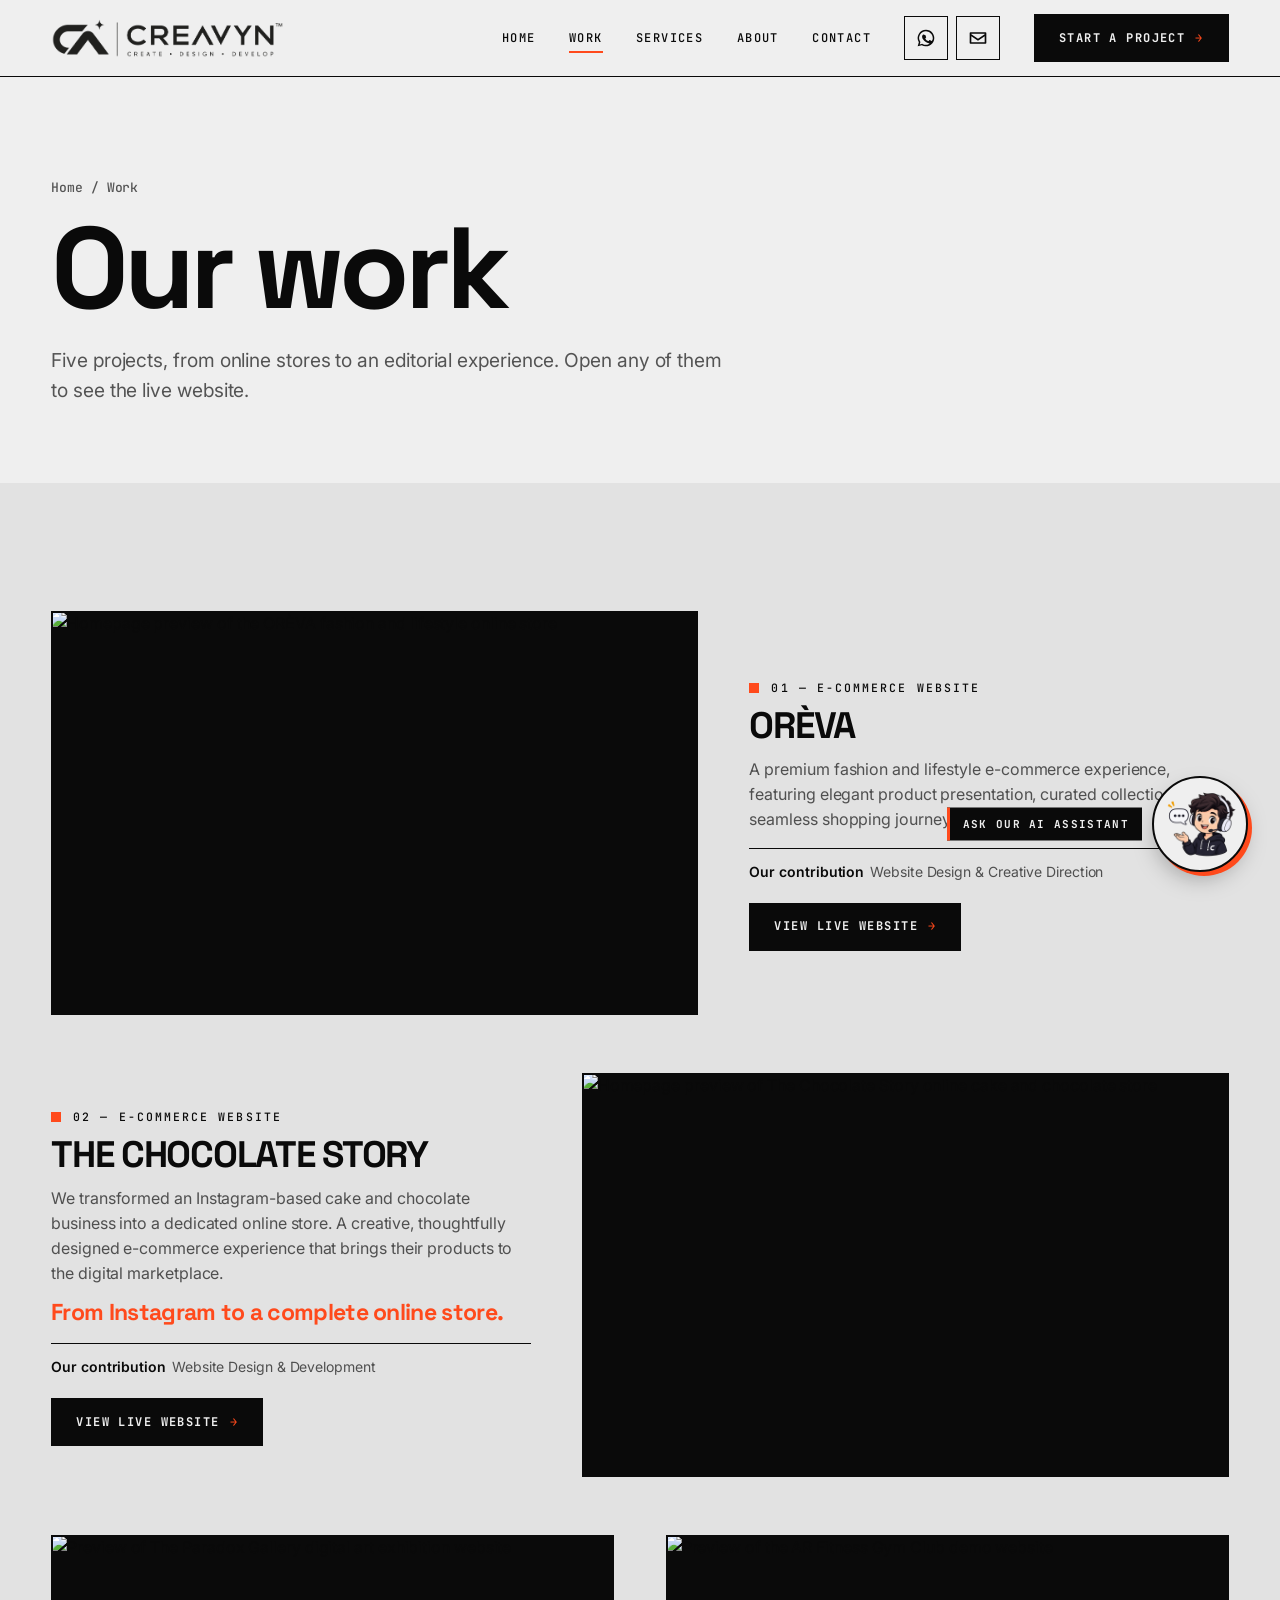
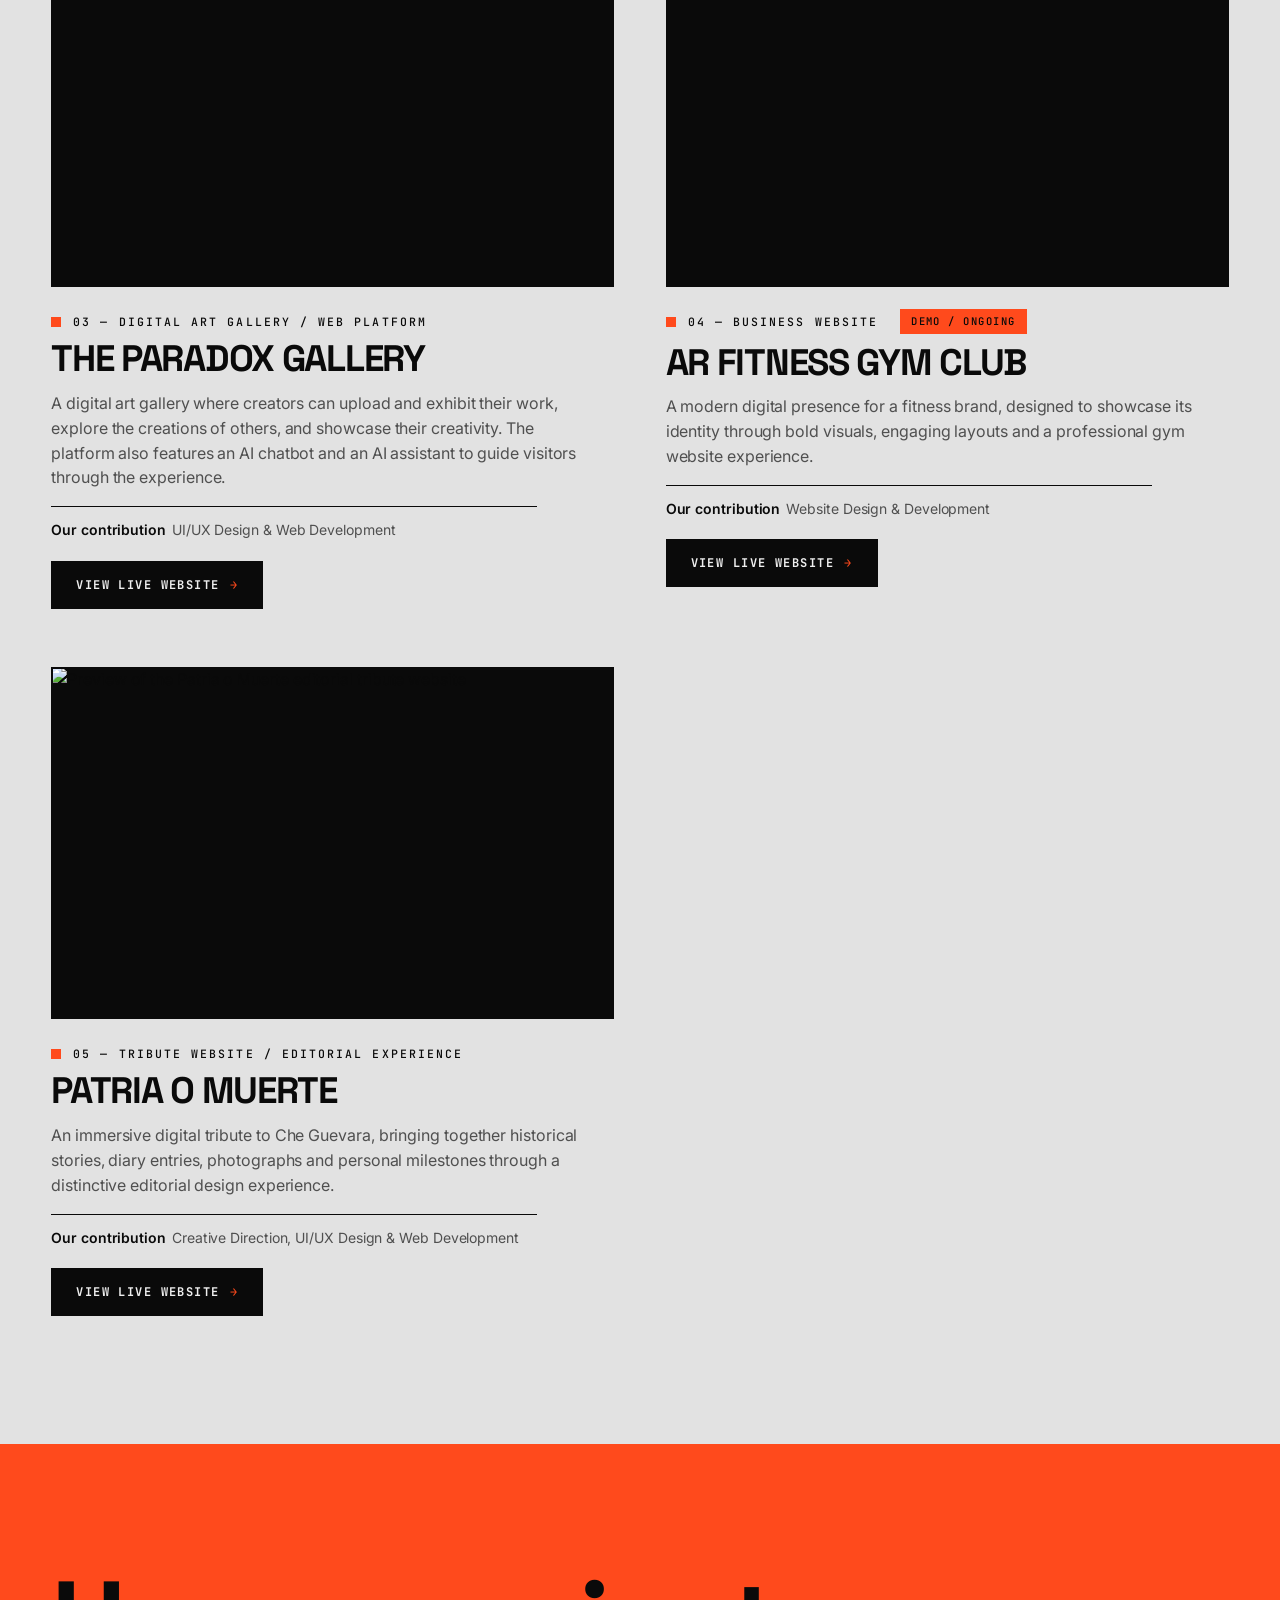
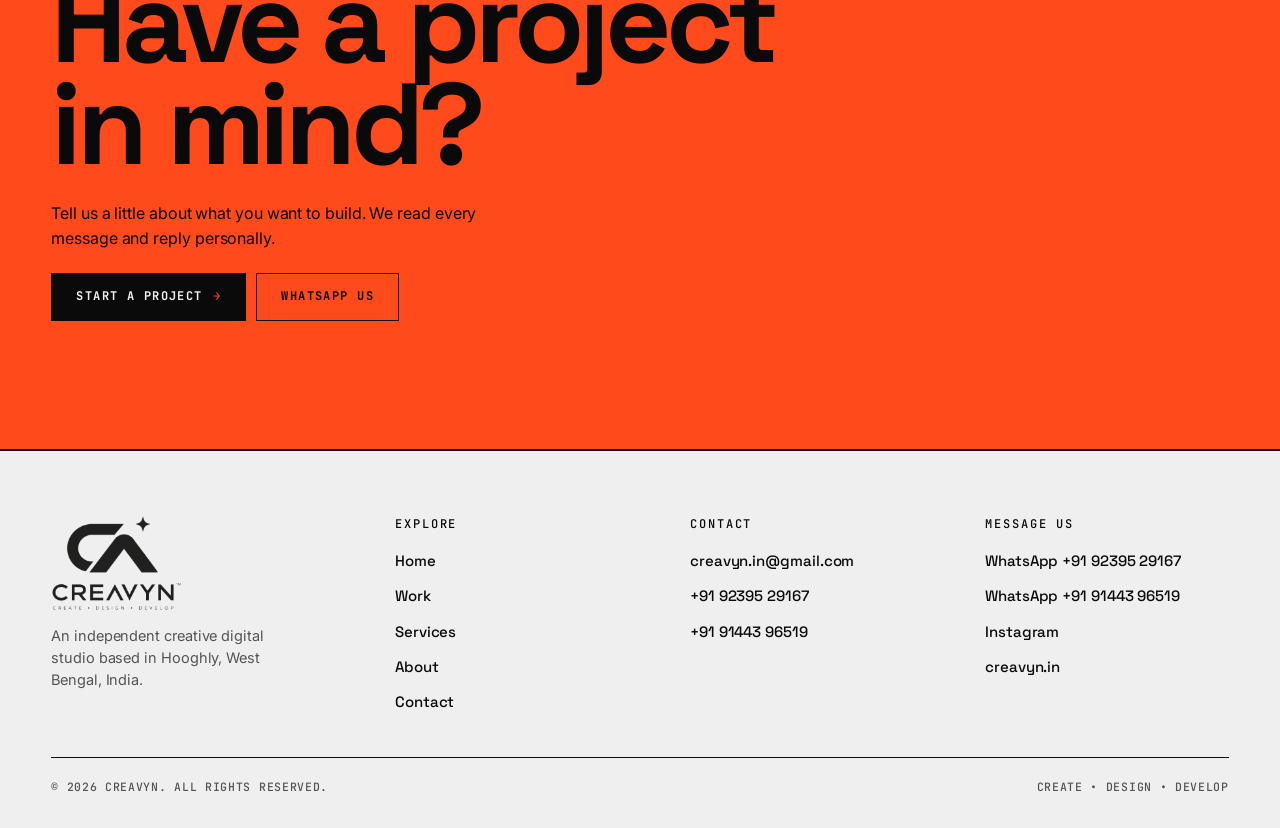
==== commit 9803712a: "Update index.html" ====
--- a/index.html
+++ b/index.html
@@ -1,26 +1,26 @@
 <!DOCTYPE html>
-<html lang="en" data-page="home">
+<html lang="en" data-page="work">
 <head>
 <meta charset="utf-8">
 <meta name="viewport" content="width=device-width, initial-scale=1, viewport-fit=cover">
-<title>CREAVYN | Creative Digital Studio — Website Design &amp; Development in Hooghly, West Bengal</title>
-<meta name="description" content="CREAVYN is an independent creative digital studio in Hooghly, West Bengal. We design and develop distinctive websites, e-commerce stores and digital experiences.">
-<link rel="canonical" href="https://creavyn.in/">
+<title>Our Work | Websites &amp; Digital Experiences — CREAVYN</title>
+<meta name="description" content="Selected CREAVYN projects: e-commerce stores, a web application, a demo business website and an editorial tribute site, each with a live link.">
+<link rel="canonical" href="https://creavyn.in/work">
 <meta name="robots" content="index, follow, max-image-preview:large">
 <meta name="theme-color" content="#F4F0E9">
 <meta property="og:type" content="website">
 <meta property="og:site_name" content="CREAVYN">
-<meta property="og:title" content="CREAVYN | Creative Digital Studio — Website Design &amp; Development in Hooghly, West Bengal">
-<meta property="og:description" content="CREAVYN is an independent creative digital studio in Hooghly, West Bengal. We design and develop distinctive websites, e-commerce stores and digital experiences.">
-<meta property="og:url" content="https://creavyn.in/">
+<meta property="og:title" content="Our Work | Websites &amp; Digital Experiences — CREAVYN">
+<meta property="og:description" content="Selected CREAVYN projects: e-commerce stores, a web application, a demo business website and an editorial tribute site, each with a live link.">
+<meta property="og:url" content="https://creavyn.in/work">
 <meta property="og:image" content="https://creavyn.in/og-image.png">
 <meta property="og:image:width" content="1200">
 <meta property="og:image:height" content="630">
 <meta property="og:image:alt" content="CREAVYN — CREATE • DESIGN • DEVELOP">
 <meta property="og:locale" content="en_IN">
 <meta name="twitter:card" content="summary_large_image">
-<meta name="twitter:title" content="CREAVYN | Creative Digital Studio — Website Design &amp; Development in Hooghly, West Bengal">
-<meta name="twitter:description" content="CREAVYN is an independent creative digital studio in Hooghly, West Bengal. We design and develop distinctive websites, e-commerce stores and digital experiences.">
+<meta name="twitter:title" content="Our Work | Websites &amp; Digital Experiences — CREAVYN">
+<meta name="twitter:description" content="Selected CREAVYN projects: e-commerce stores, a web application, a demo business website and an editorial tribute site, each with a live link.">
 <meta name="twitter:image" content="https://creavyn.in/og-image.png">
 <link rel="icon" href="favicon.ico" sizes="any">
 <link rel="icon" type="image/png" sizes="32x32" href="favicon-32.png">
@@ -33,14 +33,14 @@
 <link rel="stylesheet" href="styles.css">
 <noscript><style>.hero-top,.info,.duo,.hero-bar,.strip,.header{opacity:1!important;transform:none!important}.hero-top{transform:translateX(-50%)!important}.ch i{transform:none!important}</style></noscript>
 
-<script type="application/ld+json">{"@context":"https://schema.org","@graph":[{"@type":["Organization","ProfessionalService"],"@id":"https://creavyn.in/#organization","name":"CREAVYN","alternateName":["Creavyn Studio","CREAVYN Creative Studio"],"url":"https://creavyn.in/","logo":"https://creavyn.in/logo-stacked.png","image":"https://creavyn.in/og-image.png","description":"CREAVYN is an independent creative digital studio offering website design, website development, UI/UX design, branding and creative digital experiences.","slogan":"CREATE • DESIGN • DEVELOP","email":"creavyn.in@gmail.com","telephone":["+919239529167","+919144396519"],"sameAs":["https://www.instagram.com/creavyn.in?rpxt=MWdrcGI1ejdleTBnZA=="],"address":{"@type":"PostalAddress","addressLocality":"Hooghly","addressRegion":"West Bengal","addressCountry":"IN"},"areaServed":{"@type":"AdministrativeArea","name":"West Bengal, India"},"founder":[{"@id":"https://creavyn.in/about#abdur-rahman-mallik"},{"@id":"https://creavyn.in/about#arpan"}]},{"@type":"WebSite","@id":"https://creavyn.in/#website","url":"https://creavyn.in/","name":"CREAVYN","publisher":{"@id":"https://creavyn.in/#organization"},"inLanguage":"en"},{"@type":"WebPage","@id":"https://creavyn.in/#webpage","url":"https://creavyn.in/","name":"CREAVYN | Creative Digital Studio — Website Design & Development in Hooghly, West Bengal","description":"CREAVYN is an independent creative digital studio in Hooghly, West Bengal. We design and develop distinctive websites, e-commerce stores and digital experiences.","isPartOf":{"@id":"https://creavyn.in/#website"},"about":{"@id":"https://creavyn.in/#organization"},"inLanguage":"en"}]}</script>
+<script type="application/ld+json">{"@context":"https://schema.org","@graph":[{"@type":["Organization","ProfessionalService"],"@id":"https://creavyn.in/#organization","name":"CREAVYN","alternateName":["Creavyn Studio","CREAVYN Creative Studio"],"url":"https://creavyn.in/","logo":"https://creavyn.in/logo-stacked.png","image":"https://creavyn.in/og-image.png","description":"CREAVYN is an independent creative digital studio offering website design, website development, UI/UX design, branding and creative digital experiences.","slogan":"CREATE • DESIGN • DEVELOP","email":"creavyn.in@gmail.com","telephone":["+919239529167","+919144396519"],"sameAs":["https://www.instagram.com/creavyn.in?rpxt=MWdrcGI1ejdleTBnZA=="],"address":{"@type":"PostalAddress","addressLocality":"Hooghly","addressRegion":"West Bengal","addressCountry":"IN"},"areaServed":{"@type":"AdministrativeArea","name":"West Bengal, India"},"founder":[{"@id":"https://creavyn.in/about#abdur-rahman-mallik"},{"@id":"https://creavyn.in/about#arpan"}]},{"@type":"WebSite","@id":"https://creavyn.in/#website","url":"https://creavyn.in/","name":"CREAVYN","publisher":{"@id":"https://creavyn.in/#organization"},"inLanguage":"en"},{"@type":"CollectionPage","@id":"https://creavyn.in/work#webpage","url":"https://creavyn.in/work","name":"Our Work | Websites & Digital Experiences — CREAVYN","description":"Selected CREAVYN projects: e-commerce stores, a web application, a demo business website and an editorial tribute site, each with a live link.","isPartOf":{"@id":"https://creavyn.in/#website"},"about":{"@id":"https://creavyn.in/#organization"},"inLanguage":"en"},{"@type":"BreadcrumbList","itemListElement":[{"@type":"ListItem","position":1,"name":"Home","item":"https://creavyn.in/"},{"@type":"ListItem","position":2,"name":"Work","item":"https://creavyn.in/work"}]},{"@type":"ItemList","name":"CREAVYN projects","itemListElement":[{"@type":"ListItem","position":1,"name":"ORÈVA","url":"https://orevastore.in"},{"@type":"ListItem","position":2,"name":"THE CHOCOLATE STORY","url":"https://thechocolatestory.in"},{"@type":"ListItem","position":3,"name":"THE PARADOX GALLERY","url":"https://mallikabdurrahman37-hash.github.io/The-paradox-Gallery-/index.html"},{"@type":"ListItem","position":4,"name":"AR FITNESS GYM CLUB","url":"https://thechocolatestoryind-cell.github.io/A.r-gym-Dummy/"},{"@type":"ListItem","position":5,"name":"PATRIA O MUERTE","url":"https://elcomandanteabdur-commits.github.io/patria.o.muerte/index.html"}]}]}</script>
 </head>
 <body>
 <a class="skip" href="#main">Skip to content</a>
 <header class="header" id="top">
   <a class="logo" href="./" aria-label="CREAVYN home"><img src="logo-horizontal.png" alt="CREAVYN, create design develop" width="245" height="42"></a>
   <nav class="nav" id="nav" aria-label="Main">
-    <a class="link" href="./" aria-current="page">Home</a><a class="link" href="work">Work</a><a class="link" href="services">Services</a><a class="link" href="about">About</a><a class="link" href="contact">Contact</a>
+    <a class="link" href="./">Home</a><a class="link" href="work" aria-current="page">Work</a><a class="link" href="services">Services</a><a class="link" href="about">About</a><a class="link" href="contact">Contact</a>
     <span class="nav-quick">
       <a class="icon-btn" href="https://wa.me/919239529167?text=Hi%20CREAVYN!%20I'm%20interested%20in%20discussing%20a%20project%20with%20your%20team.%20I'd%20like%20to%20know%20more%20about%20your%20services.%20Can%20we%20discuss%20my%20requirements%3F" target="_blank" rel="noopener noreferrer" aria-label="Message CREAVYN on WhatsApp (opens in a new tab)"><svg viewBox="0 0 24 24" aria-hidden="true"><path d="M12 2a10 10 0 0 0-8.6 15.1L2 22l5-1.3A10 10 0 1 0 12 2Zm0 1.8a8.2 8.2 0 1 1-4.2 15.3l-.3-.2-3 .8.8-2.9-.2-.3A8.2 8.2 0 0 1 12 3.8Zm-3 4c-.2 0-.5.1-.7.4-.3.3-1 1-1 2.4s1 2.8 1.2 3c.1.2 2 3.1 4.9 4.2 2.4.9 2.9.7 3.4.7.5-.1 1.700-.7 1.900-1.400.2-.7.2-1.200.2-1.400-.1-.1-.3-.2-.6-.3l-1.800-.9c-.2-.1-.4-.1-.6.100l-.8 1c-.1.2-.3.2-.6.1a6.700 6.700 0 0 1-3.300-2.900c-.2-.3 0-.4.200-.6l.4-.5.3-.4c.1-.2.100-.3 0-.5l-.8-2c-.2-.5-.4-.4-.6-.4Z"/></svg></a>
       <a class="icon-btn" href="mailto:creavyn.in@gmail.com" aria-label="Email CREAVYN"><svg viewBox="0 0 24 24" aria-hidden="true"><path d="M3 5h18a1 1 0 0 1 1 1v12a1 1 0 0 1-1 1H3a1 1 0 0 1-1-1V6a1 1 0 0 1 1-1Zm1 2v.5l8 5.300 8-5.300V7H4Zm16 2.900-8 5.300-8-5.300V17h16V9.900Z"/></svg></a>
@@ -57,55 +57,18 @@
 </header>
 <main id="main">
 
-<div class="intro" id="intro" aria-hidden="true"><div class="intro-inner"><div class="intro-mark"></div><div class="intro-line"></div><p class="intro-tag">CREATE • DESIGN • DEVELOP</p></div></div>
-<section class="hero" id="hero" style="padding-left:0;padding-right:0;padding-bottom:0" aria-label="CREAVYN introduction">
-  <div class="hero-top">
-    <h1 class="hero-title">We turn ideas into <em class="ser">digital experiences.</em></h1>
-  </div>
-  <div class="word-wrap" aria-hidden="true"><div class="word" id="word"></div></div>
-  <div class="duo-wrap"><picture>
-    <source type="image/webp" srcset="duo_hero-400.webp 400w, duo_hero.webp 594w" sizes="(max-width:1024px) 94vw, 40vw">
-    <img class="duo" id="duo" src="duo_hero.png" alt="Abdur Rahman Mallik and Arpan, the two founders of CREAVYN, in black suits" width="594" height="752" fetchpriority="high">
-  </picture></div>
-  <div class="strip" aria-hidden="true"><div class="track" id="track"></div></div>
-  <div class="info info-left" role="group" aria-label="Founder profile"><div class="slot"><div class="fp"><p class="fp-index"><b>01</b> / 02</p><h2 class="fp-name">Abdur Rahman Mallik</h2><p class="fp-role">Founder &amp; Creative Developer</p><p class="fp-line">Ideas first, then the detail that makes them last.</p></div><div class="fp"><p class="fp-index"><b>02</b> / 02</p><h2 class="fp-name">Arpan</h2><p class="fp-role">Co-Founder &amp; Creative Developer</p><p class="fp-line">Creative builds that are thoughtful in every interaction.</p></div></div></div>
-  <div class="info info-right" role="group" aria-label="Founder focus areas"><div class="slot"><div class="fp"><p class="fp-bio">Abdur Rahman Mallik leads CREAVYN's creative direction, shaping each project from concept to launch. He brings design thinking and technology together, with a close eye on the small details that make a digital experience feel considered.</p><ul class="stats"><li><strong>01</strong><span>Creative direction</span></li><li><strong>02</strong><span>Design &amp; technology</span></li><li><strong>03</strong><span>Attention to detail</span></li></ul></div><div class="fp"><p class="fp-bio">Arpan turns design ideas into working digital products. Collaboration sits at the centre of his approach, with clean development and careful execution so that every interaction feels deliberate.</p><ul class="stats"><li><strong>01</strong><span>Creative development</span></li><li><strong>02</strong><span>Collaboration</span></li><li><strong>03</strong><span>Thoughtful execution</span></li></ul></div></div></div>
-  <div class="hero-bar">
-    <button class="arrow" type="button" data-dir="-1" aria-label="Previous founder"><svg viewBox="0 0 24 24" aria-hidden="true"><path d="M15 5l-7 7 7 7"/></svg></button>
-    <a class="btn solid" href="contact">Start a Project</a>
-    <a class="btn ghost" href="work">Explore Our Work</a>
-    <button class="arrow" type="button" data-dir="1" aria-label="Next founder"><svg viewBox="0 0 24 24" aria-hidden="true"><path d="M9 5l7 7-7 7"/></svg></button>
-  </div>
-  <p class="sr" id="founderLive" role="status" aria-live="polite"></p>
-</section>
-
-<section aria-labelledby="studio-h">
-  <div class="wrap statement">
-    <p class="eyebrow" data-reveal="up">The studio</p>
-    <div>
-      <h2 id="studio-h" class="statement-text" data-reveal="blur">CREAVYN is an independent creative digital studio built by two young minds who share a passion for <em class="ser">design, technology and innovation.</em></h2>
-      <div class="statement-meta" data-reveal="up" style="--d:150">
-        <p><b>Based in</b>Hooghly, West Bengal, India</p>
-        <p><b>Founded by</b>Abdur Rahman Mallik &amp; Arpan</p>
-        <p><b>We work on</b>Websites, e-commerce, branding and digital experiences</p>
-      </div>
-      <p style="margin-top:32px;--d:200" data-reveal="up"><a class="text-link" href="about">About CREAVYN <span class="arr" aria-hidden="true">→</span></a></p>
-    </div>
+<section class="page-hero">
+  <div class="wrap">
+    <nav class="crumbs" aria-label="Breadcrumb"><a href="./">Home</a> / Work</nav>
+    <h1 data-reveal="blur">Our work</h1>
+    <p class="lead" data-reveal="up" style="--d:150">Five projects, from online stores to an editorial experience. Open any of them to see the live website.</p>
   </div>
 </section>
-
-<section class="alt" id="work" aria-labelledby="work-h">
+<section class="alt" aria-label="Projects">
   <div class="wrap">
-    <div class="sec-head">
-      <h2 id="work-h" data-reveal="left">Selected work</h2>
-      <p data-reveal="right">A look at what we have designed and built. Every project below is live, and each one links straight to the real website.</p>
-    </div>
     <div class="project-grid">
       <article class="project project--wide" data-reveal="left" style="--d:0">
-  <a class="project-media" href="https://orevastore.in" target="_blank" rel="noopener noreferrer" tabindex="-1" aria-hidden="true" data-parallax-img><div class="mock" aria-hidden="true" style="--tone:#2b2622;--accent:#B66E52">
-    <div class="mock-bar"><i></i><i></i><i></i><span>orevastore.in</span></div>
-    <div class="mock-body"><svg class="mock-star" viewBox="0 0 100 100" aria-hidden="true"><path d="M50 0 60 40 100 50 60 60 50 100 40 60 0 50 40 40Z"/></svg><span class="mock-cat">E-commerce Website</span><span class="mock-title">ORÈVA</span></div>
-  </div><img class="shot" src="https://s0.wp.com/mshots/v1/https%3A%2F%2Forevastore.in?w=1280&h=800" alt="Homepage preview of the ORÈVA fashion and lifestyle online store" width="1280" height="800" referrerpolicy="no-referrer"  onerror="this.remove()"></a>
+  <a class="project-media" href="https://orevastore.in" target="_blank" rel="noopener noreferrer" tabindex="-1" aria-hidden="true" data-parallax-img><img src="preview-oreva.webp" alt="Homepage preview of the ORÈVA fashion and lifestyle online store" width="1152" height="720"></a>
   <div class="project-body">
     <p class="eyebrow">01 — E-commerce Website</p>
     <h3>ORÈVA</h3>
@@ -115,12 +78,8 @@
     <p class="project-meta"><b>Our contribution</b>Website Design &amp; Creative Direction</p>
     <a class="btn solid" href="https://orevastore.in" target="_blank" rel="noopener noreferrer">View Live Website <span class="arr" aria-hidden="true">→</span><span class="sr"> — ORÈVA, opens in a new tab</span></a>
   </div>
-</article>
-      <article class="project project--grid" data-reveal="up" style="--d:0">
-  <a class="project-media" href="https://thechocolatestory.in" target="_blank" rel="noopener noreferrer" tabindex="-1" aria-hidden="true" data-parallax-img><div class="mock" aria-hidden="true" style="--tone:#3a261f;--accent:#B66E52">
-    <div class="mock-bar"><i></i><i></i><i></i><span>thechocolatestory.in</span></div>
-    <div class="mock-body"><svg class="mock-star" viewBox="0 0 100 100" aria-hidden="true"><path d="M50 0 60 40 100 50 60 60 50 100 40 60 0 50 40 40Z"/></svg><span class="mock-cat">E-commerce Website</span><span class="mock-title">THE CHOCOLATE STORY</span></div>
-  </div><img class="shot" src="https://s0.wp.com/mshots/v1/https%3A%2F%2Fthechocolatestory.in?w=1280&h=800" alt="Homepage preview of The Chocolate Story online cake and chocolate store" width="1280" height="800" referrerpolicy="no-referrer" loading="lazy" decoding="async" onerror="this.remove()"></a>
+</article><article class="project project--wide" data-reveal="right" style="--d:0">
+  <a class="project-media" href="https://thechocolatestory.in" target="_blank" rel="noopener noreferrer" tabindex="-1" aria-hidden="true" data-parallax-img><img src="preview-the-chocolate-story.webp" alt="Homepage preview of The Chocolate Story online cake and chocolate store" width="1152" height="720" loading="lazy" decoding="async"></a>
   <div class="project-body">
     <p class="eyebrow">02 — E-commerce Website</p>
     <h3>THE CHOCOLATE STORY</h3>
@@ -130,68 +89,42 @@
     <p class="project-meta"><b>Our contribution</b>Website Design &amp; Development</p>
     <a class="btn solid" href="https://thechocolatestory.in" target="_blank" rel="noopener noreferrer">View Live Website <span class="arr" aria-hidden="true">→</span><span class="sr"> — THE CHOCOLATE STORY, opens in a new tab</span></a>
   </div>
-</article>
-      <article class="project project--grid" data-reveal="up" style="--d:120">
-  <a class="project-media" href="https://mallikabdurrahman37-hash.github.io/Mirath/entry.html" target="_blank" rel="noopener noreferrer" tabindex="-1" aria-hidden="true" data-parallax-img><div class="mock" aria-hidden="true" style="--tone:#20201E;--accent:#A49D91">
-    <div class="mock-bar"><i></i><i></i><i></i><span>mallikabdurrahman37-hash.github.io</span></div>
-    <div class="mock-body"><svg class="mock-star" viewBox="0 0 100 100" aria-hidden="true"><path d="M50 0 60 40 100 50 60 60 50 100 40 60 0 50 40 40Z"/></svg><span class="mock-cat">Islamic Digital Platform</span><span class="mock-title">MIRATH</span></div>
-  </div><img class="shot" src="https://s0.wp.com/mshots/v1/https%3A%2F%2Fmallikabdurrahman37-hash.github.io%2FMirath%2Fentry.html?w=1280&h=800" alt="Preview of the MIRATH Islamic inheritance calculation platform" width="1280" height="800" referrerpolicy="no-referrer" loading="lazy" decoding="async" onerror="this.remove()"></a>
+</article><article class="project project--grid" data-reveal="up" style="--d:0">
+  <a class="project-media" href="https://mallikabdurrahman37-hash.github.io/The-paradox-Gallery-/index.html" target="_blank" rel="noopener noreferrer" tabindex="-1" aria-hidden="true" data-parallax-img><img src="preview-paradox-gallery.webp" alt="Preview of The Paradox Gallery digital art exhibition website" width="1152" height="720" loading="lazy" decoding="async"></a>
   <div class="project-body">
-    <p class="eyebrow">03 — Islamic Digital Platform / Web Application</p>
-    <h3>MIRATH</h3>
-    <p class="project-desc">A thoughtfully designed Islamic inheritance platform that simplifies complex share calculations and heir management through an intuitive, premium digital experience.</p>
+    <p class="eyebrow">03 — Digital Art Gallery / Web Platform</p>
+    <h3>THE PARADOX GALLERY</h3>
+    <p class="project-desc">A digital art gallery where creators can upload and exhibit their work, explore the creations of others, and showcase their creativity. The platform also features an AI chatbot and an AI assistant to guide visitors through the experience.</p>
     
-    <p class="project-note">An independent design and development project. It is not an official legal or religious authority.</p>
     <p class="project-meta"><b>Our contribution</b>UI/UX Design &amp; Web Development</p>
-    <a class="btn solid" href="https://mallikabdurrahman37-hash.github.io/Mirath/entry.html" target="_blank" rel="noopener noreferrer">View Live Website <span class="arr" aria-hidden="true">→</span><span class="sr"> — MIRATH, opens in a new tab</span></a>
+    <a class="btn solid" href="https://mallikabdurrahman37-hash.github.io/The-paradox-Gallery-/index.html" target="_blank" rel="noopener noreferrer">View Live Website <span class="arr" aria-hidden="true">→</span><span class="sr"> — THE PARADOX GALLERY, opens in a new tab</span></a>
+  </div>
+</article><article class="project project--grid" data-reveal="up" style="--d:100">
+  <a class="project-media" href="https://thechocolatestoryind-cell.github.io/A.r-gym-Dummy-/" target="_blank" rel="noopener noreferrer" tabindex="-1" aria-hidden="true" data-parallax-img><img src="preview-ar-fitness-gym-club.webp" alt="Preview of the AR Fitness Gym Club demo website" width="1152" height="720" loading="lazy" decoding="async"></a>
+  <div class="project-body">
+    <p class="eyebrow">04 — Business Website<span class="badge">Demo / Ongoing</span></p>
+    <h3>AR FITNESS GYM CLUB</h3>
+    <p class="project-desc">A modern digital presence for a fitness brand, designed to showcase its identity through bold visuals, engaging layouts and a professional gym website experience.</p>
+    
+    
+    <p class="project-meta"><b>Our contribution</b>Website Design &amp; Development</p>
+    <a class="btn solid" href="https://thechocolatestoryind-cell.github.io/A.r-gym-Dummy/" target="_blank" rel="noopener noreferrer">View Live Website <span class="arr" aria-hidden="true">→</span><span class="sr"> — AR FITNESS GYM CLUB, opens in a new tab</span></a>
+  </div>
+</article><article class="project project--grid" data-reveal="up" style="--d:200">
+  <a class="project-media" href="https://elcomandanteabdur-commits.github.io/patria.o.muerte/index.html" target="_blank" rel="noopener noreferrer" tabindex="-1" aria-hidden="true" data-parallax-img><img src="preview-patria-o-muerte.webp" alt="Preview of the Patria o Muerte editorial tribute website" width="1152" height="720" loading="lazy" decoding="async"></a>
+  <div class="project-body">
+    <p class="eyebrow">05 — Tribute Website / Editorial Experience</p>
+    <h3>PATRIA O MUERTE</h3>
+    <p class="project-desc">An immersive digital tribute to Che Guevara, bringing together historical stories, diary entries, photographs and personal milestones through a distinctive editorial design experience.</p>
+    
+    
+    <p class="project-meta"><b>Our contribution</b>Creative Direction, UI/UX Design &amp; Web Development</p>
+    <a class="btn solid" href="https://elcomandanteabdur-commits.github.io/patria.o.muerte/index.html" target="_blank" rel="noopener noreferrer">View Live Website <span class="arr" aria-hidden="true">→</span><span class="sr"> — PATRIA O MUERTE, opens in a new tab</span></a>
   </div>
 </article>
     </div>
-    <p style="margin-top:56px" data-reveal="up"><a class="btn ghost" href="work">See all 5 projects <span class="arr" aria-hidden="true">→</span></a></p>
   </div>
 </section>
-
-<section id="services" aria-labelledby="services-h">
-  <div class="wrap">
-    <div class="sec-head">
-      <h2 id="services-h" data-reveal="left">Create. Design. Develop.</h2>
-      <p data-reveal="right">Eight services across design and development. Tell us the outcome you want and we will shape the right mix.</p>
-    </div>
-    <div class="rows compact">
-      <article class="row" data-reveal="up" style="--d:0"><span class="row-n">01</span><h3>Website Design</h3><div><p>Distinctive layouts and visual systems shaped around your brand and your audience.</p></div></article><article class="row" data-reveal="up" style="--d:70"><span class="row-n">02</span><h3>Website Development</h3><div><p>Fast, responsive, accessible websites built with clean, maintainable code.</p></div></article><article class="row" data-reveal="up" style="--d:140"><span class="row-n">03</span><h3>UI/UX Design</h3><div><p>Interfaces planned around how people actually read, tap and decide.</p></div></article><article class="row" data-reveal="up" style="--d:210"><span class="row-n">04</span><h3>Landing Page Design</h3><div><p>Focused single pages for a launch, an offer or a campaign.</p></div></article><article class="row" data-reveal="up" style="--d:0"><span class="row-n">05</span><h3>E-commerce Website Development</h3><div><p>Online stores with considered product presentation and a smooth path to checkout.</p></div></article><article class="row" data-reveal="up" style="--d:70"><span class="row-n">06</span><h3>Branding &amp; Graphic Design</h3><div><p>Logos, colour, type and supporting graphics that give a business a consistent voice.</p></div></article><article class="row" data-reveal="up" style="--d:140"><span class="row-n">07</span><h3>Creative Digital Experiences</h3><div><p>Editorial, interactive and story-led websites for ideas that deserve more than a template.</p></div></article><article class="row" data-reveal="up" style="--d:210"><span class="row-n">08</span><h3>Website Redesign</h3><div><p>A fresh look, clearer structure and modern code for a site that has aged.</p></div></article>
-    </div>
-    <p style="margin-top:48px" data-reveal="up"><a class="text-link" href="services">Explore all services <span class="arr" aria-hidden="true">→</span></a></p>
-  </div>
-</section>
-
-<section class="dark" id="process" aria-labelledby="process-h">
-  <div class="wrap">
-    <div class="sec-head">
-      <h2 id="process-h" data-reveal="blur">Our creative approach</h2>
-      <p data-reveal="right">A simple, transparent way of working, so you always know what happens next.</p>
-    </div>
-    <ol class="steps">
-      <li class="step" data-reveal="left" style="--d:0"><div class="step-n">01</div><h3>Listen</h3><p>We start with your goals, your audience and what you want people to do.</p></li><li class="step" data-reveal="up" style="--d:90"><div class="step-n">02</div><h3>Design</h3><p>Direction, layout and visual language, shared early so you can react to real work.</p></li><li class="step" data-reveal="up" style="--d:180"><div class="step-n">03</div><h3>Develop</h3><p>Responsive, accessible code that is fast and easy to maintain.</p></li><li class="step" data-reveal="right" style="--d:270"><div class="step-n">04</div><h3>Launch</h3><p>Testing across devices, a careful release and support when the site goes live.</p></li>
-    </ol>
-  </div>
-</section>
-
-<section id="founders" aria-labelledby="founders-h">
-  <div class="wrap">
-    <div class="sec-head">
-      <h2 id="founders-h" data-reveal="left">Meet the founders</h2>
-      <p data-reveal="right">Young minds. Bold ideas. You work directly with the two people who design and build your project.</p>
-    </div>
-    <div class="founders">
-      <div class="portrait" data-reveal="scale"><picture><source type="image/webp" srcset="duo_hero-400.webp 400w, duo_hero.webp 594w" sizes="(max-width:1024px) 80vw, 40vw"><img src="duo_hero.png" alt="Founders Abdur Rahman Mallik and Arpan of CREAVYN" width="594" height="752" loading="lazy" decoding="async" data-parallax></picture></div>
-      <ul class="founder-list">
-        <li data-reveal="left"><h3>Abdur Rahman Mallik</h3><p class="role">Founder &amp; Creative Developer</p><p>Abdur Rahman Mallik leads CREAVYN's creative direction, shaping each project from concept to launch. He brings design thinking and technology together, with a close eye on the small details that make a digital experience feel considered.</p></li><li data-reveal="right"><h3>Arpan</h3><p class="role">Co-Founder &amp; Creative Developer</p><p>Arpan turns design ideas into working digital products. Collaboration sits at the centre of his approach, with clean development and careful execution so that every interaction feels deliberate.</p></li>
-      </ul>
-    </div>
-    <p style="margin-top:40px" data-reveal="up"><a class="text-link" href="about">Read our story <span class="arr" aria-hidden="true">→</span></a></p>
-  </div>
-</section>
-
 <section class="dark contact-band" id="contact-preview" aria-labelledby="cta-h">
   <div class="wrap">
     <h2 id="cta-h" data-reveal="blur">Have a project in mind?</h2>
@@ -200,12 +133,7 @@
       <a class="btn solid" href="contact">Start a Project <span class="arr" aria-hidden="true">→</span></a>
       <a class="btn ghost" href="https://wa.me/919239529167?text=Hi%20CREAVYN!%20I'm%20interested%20in%20discussing%20a%20project%20with%20your%20team.%20I'd%20like%20to%20know%20more%20about%20your%20services.%20Can%20we%20discuss%20my%20requirements%3F" target="_blank" rel="noopener noreferrer">WhatsApp us<span class="sr"> (opens in a new tab)</span></a>
     </div>
-    <div class="contact-grid" data-reveal="up">
-    <div><h3>Email</h3><ul><li><a href="mailto:creavyn.in@gmail.com">creavyn.in@gmail.com</a></li></ul></div>
-    <div><h3>WhatsApp</h3><ul><li><a href="https://wa.me/919239529167?text=Hi%20CREAVYN!%20I'm%20interested%20in%20discussing%20a%20project%20with%20your%20team.%20I'd%20like%20to%20know%20more%20about%20your%20services.%20Can%20we%20discuss%20my%20requirements%3F" target="_blank" rel="noopener noreferrer">+91 92395 29167<span class="sr"> on WhatsApp, opens in a new tab</span></a></li><li><a href="https://wa.me/919144396519?text=Hi%20CREAVYN!%20I'm%20interested%20in%20discussing%20a%20project%20with%20your%20team.%20I'd%20like%20to%20know%20more%20about%20your%20services.%20Can%20we%20discuss%20my%20requirements%3F" target="_blank" rel="noopener noreferrer">+91 91443 96519<span class="sr"> on WhatsApp, opens in a new tab</span></a></li></ul></div>
-    <div><h3>Call</h3><ul><li><a href="tel:+919239529167">+91 92395 29167</a></li><li><a href="tel:+919144396519">+91 91443 96519</a></li></ul></div>
-    <div><h3>Elsewhere</h3><ul><li><a href="https://www.instagram.com/creavyn.in?rpxt=MWdrcGI1ejdleTBnZA==" target="_blank" rel="noopener noreferrer">Instagram @creavyn.in<span class="sr"> (opens in a new tab)</span></a></li><li class="sub">Hooghly, West Bengal, India</li></ul></div>
-  </div>
+    
   </div>
 </section>
 </main>
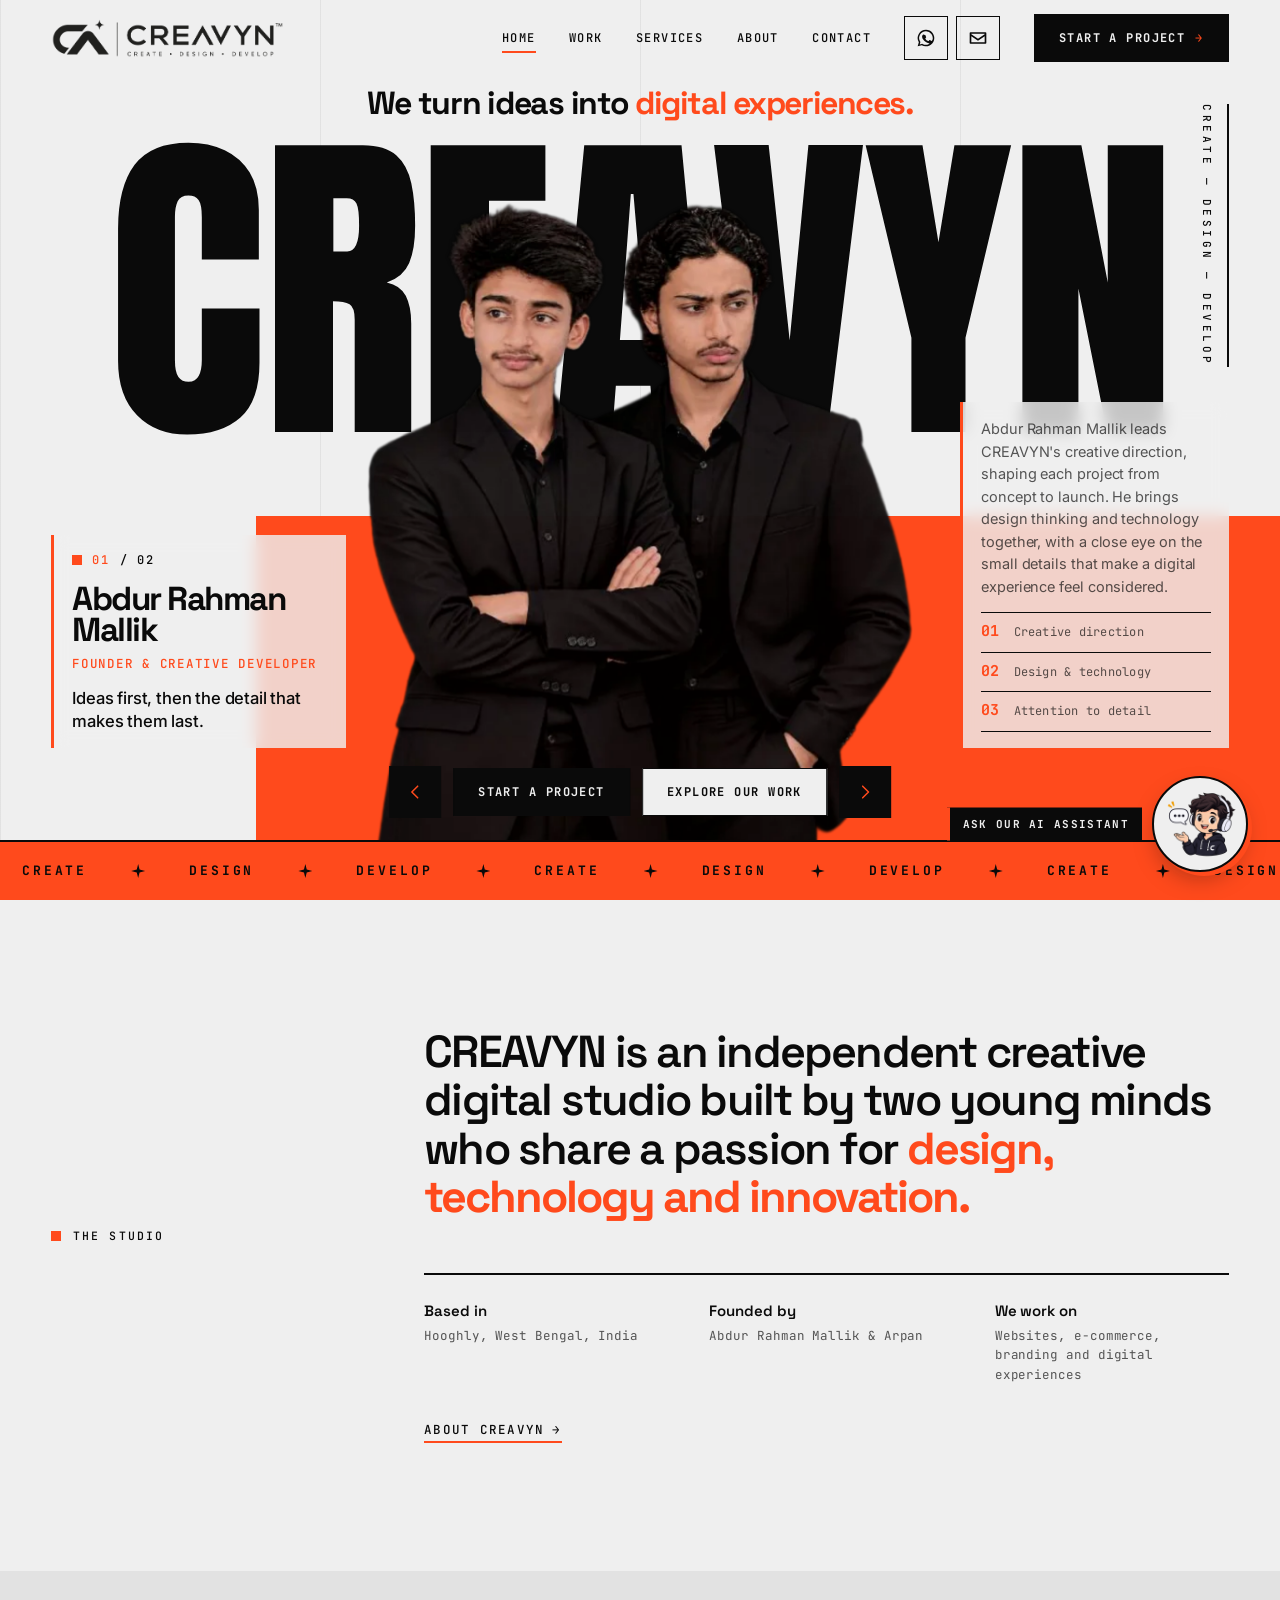
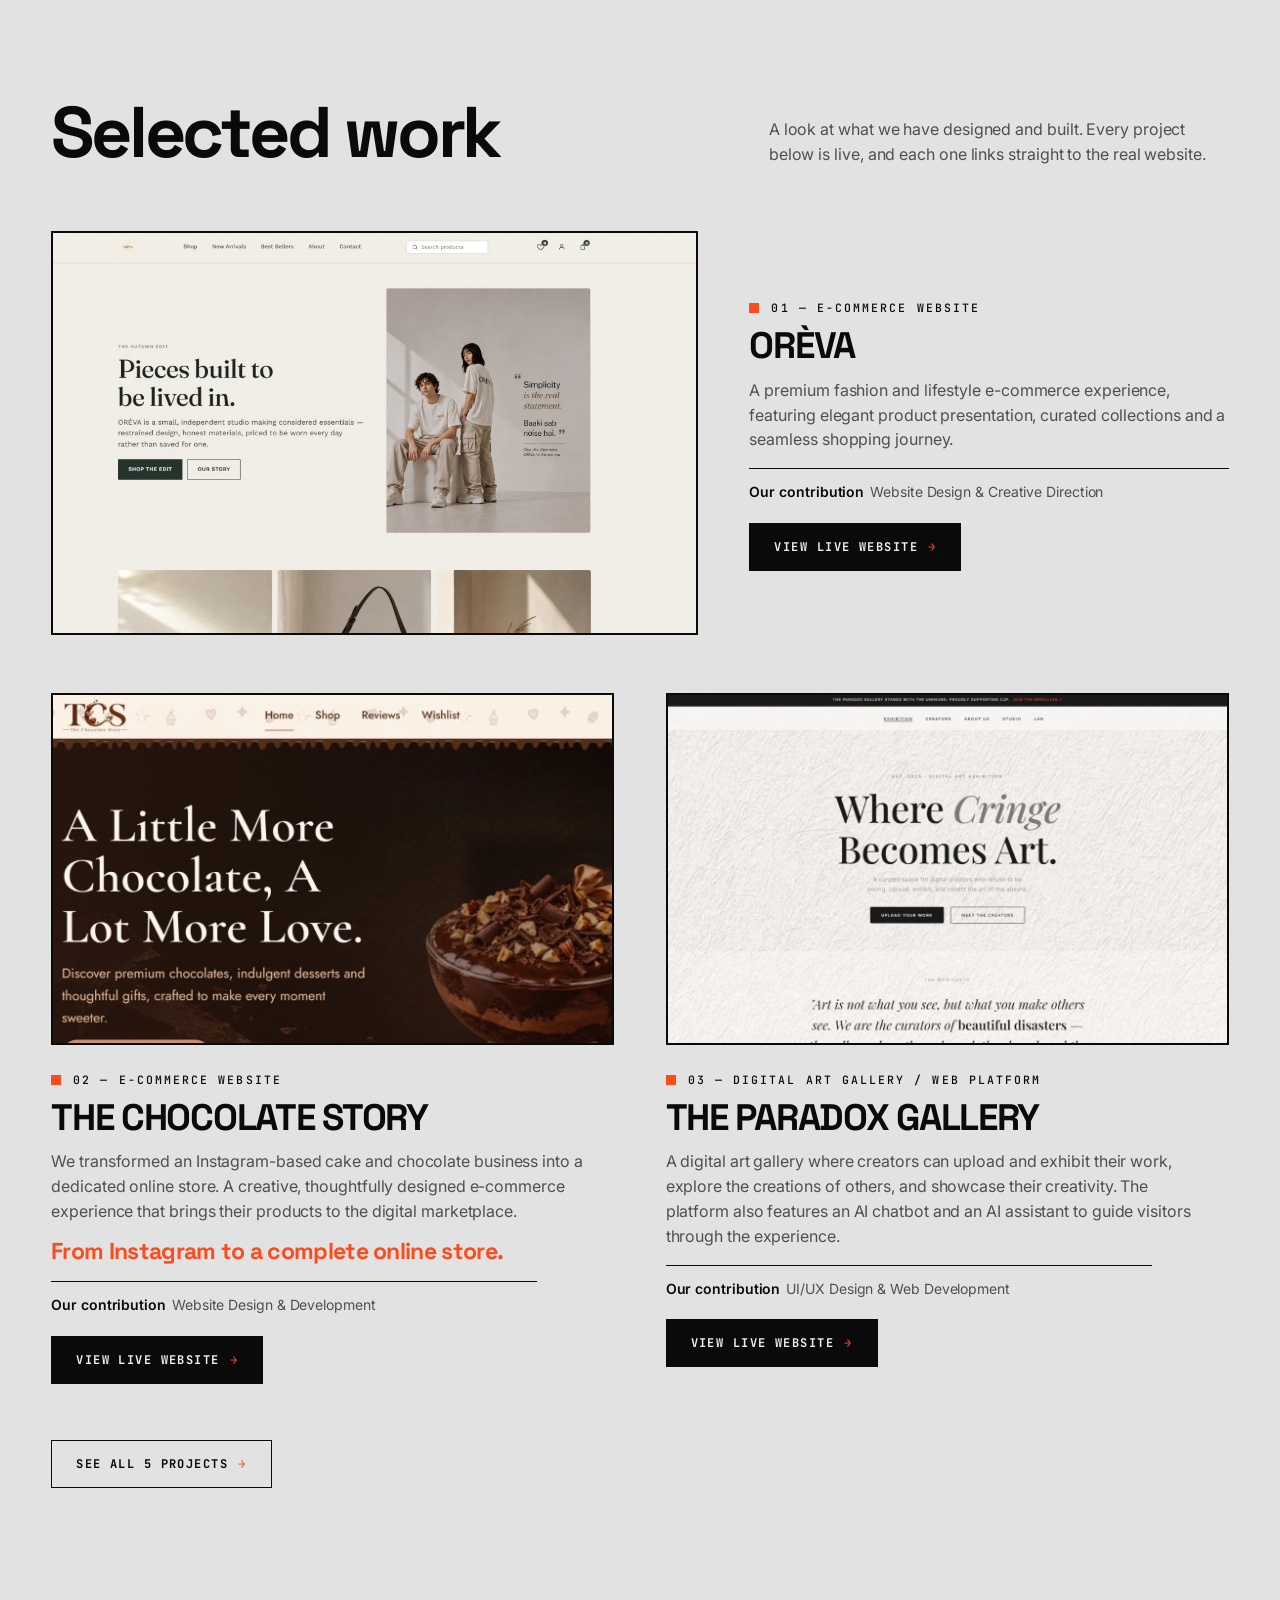
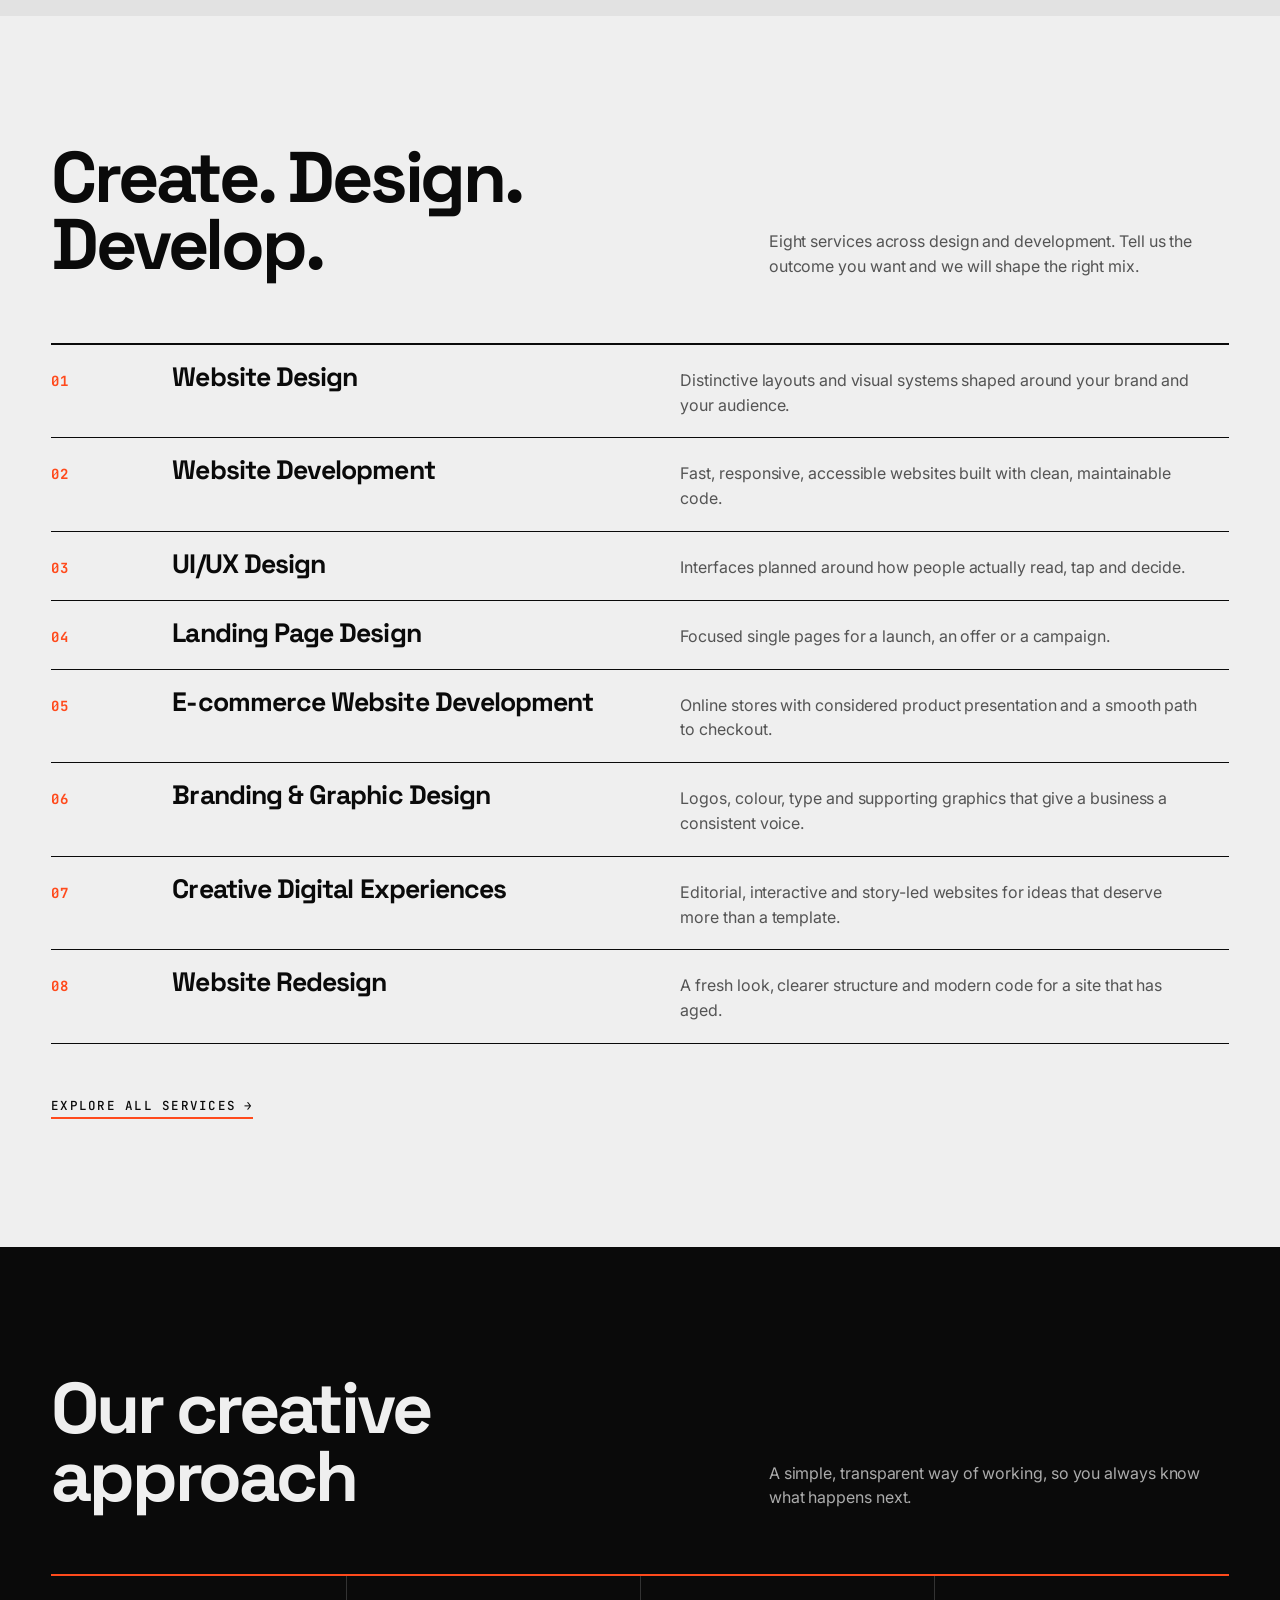
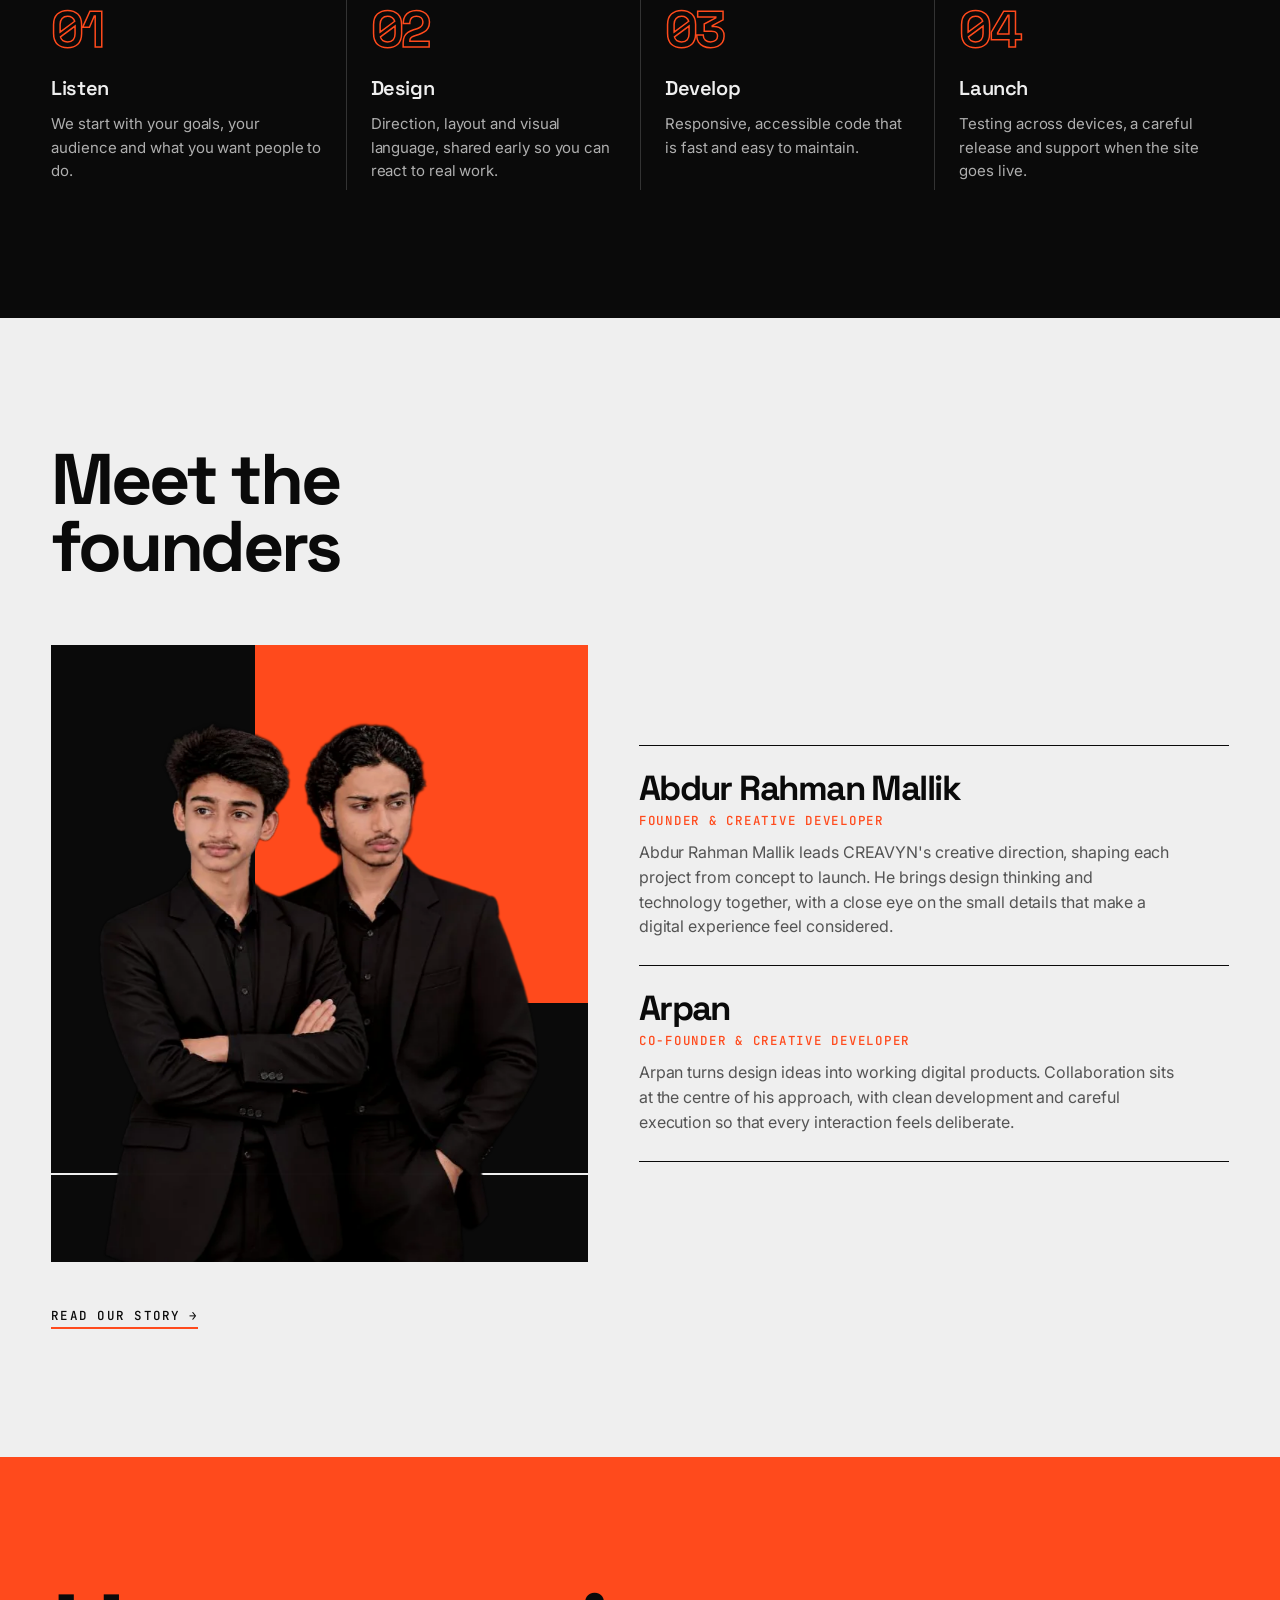
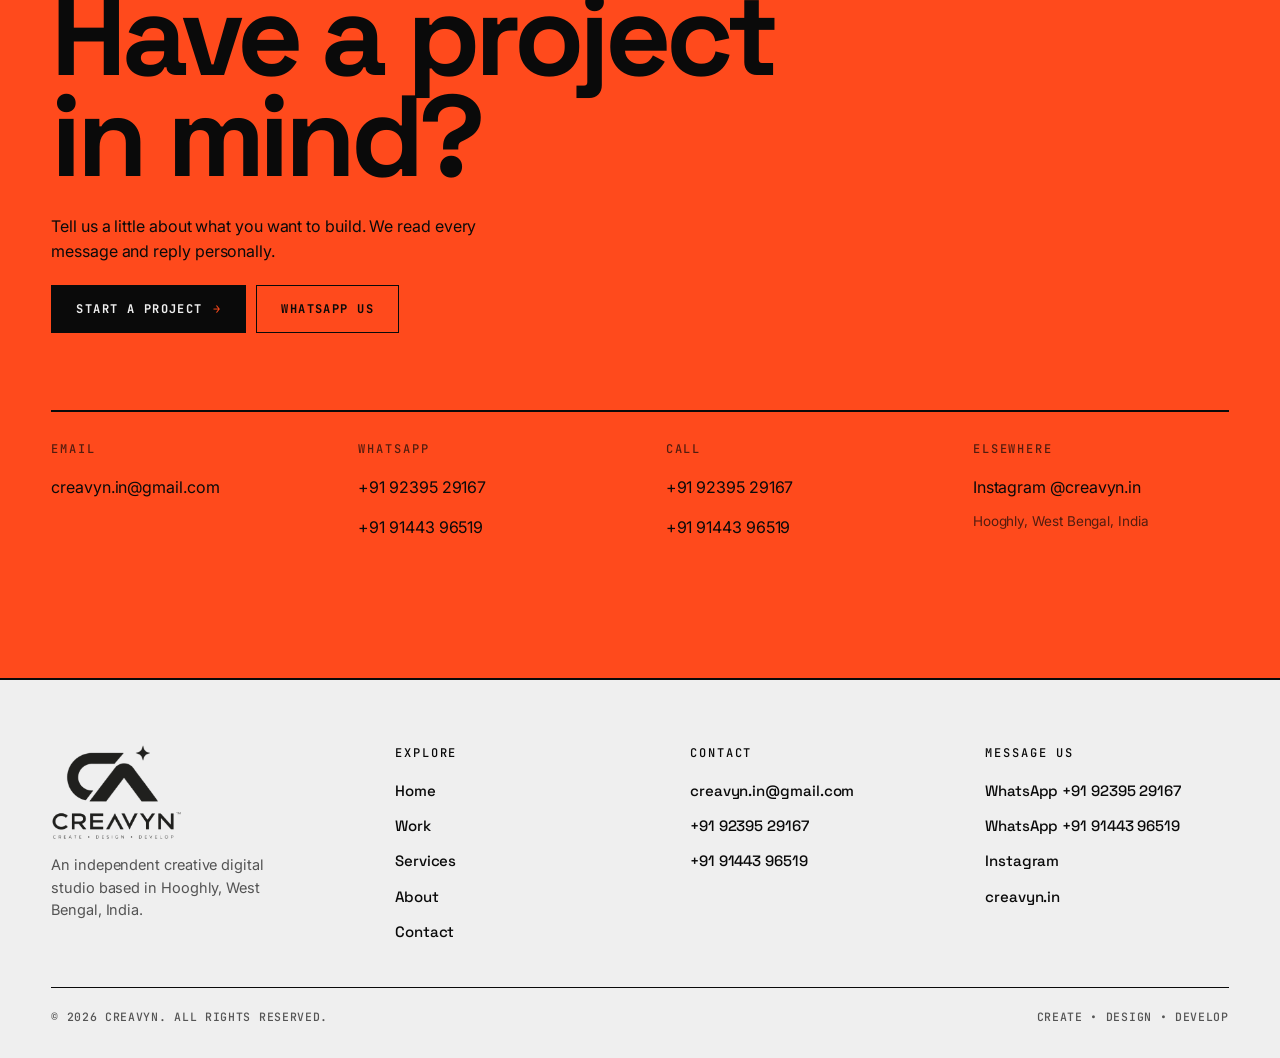
==== commit 5715c596: "Update index.html" ====
--- a/index.html
+++ b/index.html
@@ -1,26 +1,26 @@
 <!DOCTYPE html>
-<html lang="en" data-page="work">
+<html lang="en" data-page="home">
 <head>
 <meta charset="utf-8">
 <meta name="viewport" content="width=device-width, initial-scale=1, viewport-fit=cover">
-<title>Our Work | Websites &amp; Digital Experiences — CREAVYN</title>
-<meta name="description" content="Selected CREAVYN projects: e-commerce stores, a web application, a demo business website and an editorial tribute site, each with a live link.">
-<link rel="canonical" href="https://creavyn.in/work">
+<title>CREAVYN | Creative Digital Studio — Website Design &amp; Development in Hooghly, West Bengal</title>
+<meta name="description" content="CREAVYN is an independent creative digital studio in Hooghly, West Bengal. We design and develop distinctive websites, e-commerce stores and digital experiences.">
+<link rel="canonical" href="https://creavyn.in/">
 <meta name="robots" content="index, follow, max-image-preview:large">
 <meta name="theme-color" content="#F4F0E9">
 <meta property="og:type" content="website">
 <meta property="og:site_name" content="CREAVYN">
-<meta property="og:title" content="Our Work | Websites &amp; Digital Experiences — CREAVYN">
-<meta property="og:description" content="Selected CREAVYN projects: e-commerce stores, a web application, a demo business website and an editorial tribute site, each with a live link.">
-<meta property="og:url" content="https://creavyn.in/work">
+<meta property="og:title" content="CREAVYN | Creative Digital Studio — Website Design &amp; Development in Hooghly, West Bengal">
+<meta property="og:description" content="CREAVYN is an independent creative digital studio in Hooghly, West Bengal. We design and develop distinctive websites, e-commerce stores and digital experiences.">
+<meta property="og:url" content="https://creavyn.in/">
 <meta property="og:image" content="https://creavyn.in/og-image.png">
 <meta property="og:image:width" content="1200">
 <meta property="og:image:height" content="630">
 <meta property="og:image:alt" content="CREAVYN — CREATE • DESIGN • DEVELOP">
 <meta property="og:locale" content="en_IN">
 <meta name="twitter:card" content="summary_large_image">
-<meta name="twitter:title" content="Our Work | Websites &amp; Digital Experiences — CREAVYN">
-<meta name="twitter:description" content="Selected CREAVYN projects: e-commerce stores, a web application, a demo business website and an editorial tribute site, each with a live link.">
+<meta name="twitter:title" content="CREAVYN | Creative Digital Studio — Website Design &amp; Development in Hooghly, West Bengal">
+<meta name="twitter:description" content="CREAVYN is an independent creative digital studio in Hooghly, West Bengal. We design and develop distinctive websites, e-commerce stores and digital experiences.">
 <meta name="twitter:image" content="https://creavyn.in/og-image.png">
 <link rel="icon" href="favicon.ico" sizes="any">
 <link rel="icon" type="image/png" sizes="32x32" href="favicon-32.png">
@@ -33,14 +33,14 @@
 <link rel="stylesheet" href="styles.css">
 <noscript><style>.hero-top,.info,.duo,.hero-bar,.strip,.header{opacity:1!important;transform:none!important}.hero-top{transform:translateX(-50%)!important}.ch i{transform:none!important}</style></noscript>
 
-<script type="application/ld+json">{"@context":"https://schema.org","@graph":[{"@type":["Organization","ProfessionalService"],"@id":"https://creavyn.in/#organization","name":"CREAVYN","alternateName":["Creavyn Studio","CREAVYN Creative Studio"],"url":"https://creavyn.in/","logo":"https://creavyn.in/logo-stacked.png","image":"https://creavyn.in/og-image.png","description":"CREAVYN is an independent creative digital studio offering website design, website development, UI/UX design, branding and creative digital experiences.","slogan":"CREATE • DESIGN • DEVELOP","email":"creavyn.in@gmail.com","telephone":["+919239529167","+919144396519"],"sameAs":["https://www.instagram.com/creavyn.in?rpxt=MWdrcGI1ejdleTBnZA=="],"address":{"@type":"PostalAddress","addressLocality":"Hooghly","addressRegion":"West Bengal","addressCountry":"IN"},"areaServed":{"@type":"AdministrativeArea","name":"West Bengal, India"},"founder":[{"@id":"https://creavyn.in/about#abdur-rahman-mallik"},{"@id":"https://creavyn.in/about#arpan"}]},{"@type":"WebSite","@id":"https://creavyn.in/#website","url":"https://creavyn.in/","name":"CREAVYN","publisher":{"@id":"https://creavyn.in/#organization"},"inLanguage":"en"},{"@type":"CollectionPage","@id":"https://creavyn.in/work#webpage","url":"https://creavyn.in/work","name":"Our Work | Websites & Digital Experiences — CREAVYN","description":"Selected CREAVYN projects: e-commerce stores, a web application, a demo business website and an editorial tribute site, each with a live link.","isPartOf":{"@id":"https://creavyn.in/#website"},"about":{"@id":"https://creavyn.in/#organization"},"inLanguage":"en"},{"@type":"BreadcrumbList","itemListElement":[{"@type":"ListItem","position":1,"name":"Home","item":"https://creavyn.in/"},{"@type":"ListItem","position":2,"name":"Work","item":"https://creavyn.in/work"}]},{"@type":"ItemList","name":"CREAVYN projects","itemListElement":[{"@type":"ListItem","position":1,"name":"ORÈVA","url":"https://orevastore.in"},{"@type":"ListItem","position":2,"name":"THE CHOCOLATE STORY","url":"https://thechocolatestory.in"},{"@type":"ListItem","position":3,"name":"THE PARADOX GALLERY","url":"https://mallikabdurrahman37-hash.github.io/The-paradox-Gallery-/index.html"},{"@type":"ListItem","position":4,"name":"AR FITNESS GYM CLUB","url":"https://thechocolatestoryind-cell.github.io/A.r-gym-Dummy/"},{"@type":"ListItem","position":5,"name":"PATRIA O MUERTE","url":"https://elcomandanteabdur-commits.github.io/patria.o.muerte/index.html"}]}]}</script>
+<script type="application/ld+json">{"@context":"https://schema.org","@graph":[{"@type":["Organization","ProfessionalService"],"@id":"https://creavyn.in/#organization","name":"CREAVYN","alternateName":["Creavyn Studio","CREAVYN Creative Studio"],"url":"https://creavyn.in/","logo":"https://creavyn.in/logo-stacked.png","image":"https://creavyn.in/og-image.png","description":"CREAVYN is an independent creative digital studio offering website design, website development, UI/UX design, branding and creative digital experiences.","slogan":"CREATE • DESIGN • DEVELOP","email":"creavyn.in@gmail.com","telephone":["+919239529167","+919144396519"],"sameAs":["https://www.instagram.com/creavyn.in?rpxt=MWdrcGI1ejdleTBnZA=="],"address":{"@type":"PostalAddress","addressLocality":"Hooghly","addressRegion":"West Bengal","addressCountry":"IN"},"areaServed":{"@type":"AdministrativeArea","name":"West Bengal, India"},"founder":[{"@id":"https://creavyn.in/about#abdur-rahman-mallik"},{"@id":"https://creavyn.in/about#arpan"}]},{"@type":"WebSite","@id":"https://creavyn.in/#website","url":"https://creavyn.in/","name":"CREAVYN","publisher":{"@id":"https://creavyn.in/#organization"},"inLanguage":"en"},{"@type":"WebPage","@id":"https://creavyn.in/#webpage","url":"https://creavyn.in/","name":"CREAVYN | Creative Digital Studio — Website Design & Development in Hooghly, West Bengal","description":"CREAVYN is an independent creative digital studio in Hooghly, West Bengal. We design and develop distinctive websites, e-commerce stores and digital experiences.","isPartOf":{"@id":"https://creavyn.in/#website"},"about":{"@id":"https://creavyn.in/#organization"},"inLanguage":"en"}]}</script>
 </head>
 <body>
 <a class="skip" href="#main">Skip to content</a>
 <header class="header" id="top">
   <a class="logo" href="./" aria-label="CREAVYN home"><img src="logo-horizontal.png" alt="CREAVYN, create design develop" width="245" height="42"></a>
   <nav class="nav" id="nav" aria-label="Main">
-    <a class="link" href="./">Home</a><a class="link" href="work" aria-current="page">Work</a><a class="link" href="services">Services</a><a class="link" href="about">About</a><a class="link" href="contact">Contact</a>
+    <a class="link" href="./" aria-current="page">Home</a><a class="link" href="work">Work</a><a class="link" href="services">Services</a><a class="link" href="about">About</a><a class="link" href="contact">Contact</a>
     <span class="nav-quick">
       <a class="icon-btn" href="https://wa.me/919239529167?text=Hi%20CREAVYN!%20I'm%20interested%20in%20discussing%20a%20project%20with%20your%20team.%20I'd%20like%20to%20know%20more%20about%20your%20services.%20Can%20we%20discuss%20my%20requirements%3F" target="_blank" rel="noopener noreferrer" aria-label="Message CREAVYN on WhatsApp (opens in a new tab)"><svg viewBox="0 0 24 24" aria-hidden="true"><path d="M12 2a10 10 0 0 0-8.6 15.1L2 22l5-1.3A10 10 0 1 0 12 2Zm0 1.8a8.2 8.2 0 1 1-4.2 15.3l-.3-.2-3 .8.8-2.9-.2-.3A8.2 8.2 0 0 1 12 3.8Zm-3 4c-.2 0-.5.1-.7.4-.3.3-1 1-1 2.4s1 2.8 1.2 3c.1.2 2 3.1 4.9 4.2 2.4.9 2.9.7 3.4.7.5-.1 1.700-.7 1.900-1.400.2-.7.2-1.200.2-1.400-.1-.1-.3-.2-.6-.3l-1.800-.9c-.2-.1-.4-.1-.6.100l-.8 1c-.1.2-.3.2-.6.1a6.700 6.700 0 0 1-3.300-2.900c-.2-.3 0-.4.200-.6l.4-.5.3-.4c.1-.2.100-.3 0-.5l-.8-2c-.2-.5-.4-.4-.6-.4Z"/></svg></a>
       <a class="icon-btn" href="mailto:creavyn.in@gmail.com" aria-label="Email CREAVYN"><svg viewBox="0 0 24 24" aria-hidden="true"><path d="M3 5h18a1 1 0 0 1 1 1v12a1 1 0 0 1-1 1H3a1 1 0 0 1-1-1V6a1 1 0 0 1 1-1Zm1 2v.5l8 5.300 8-5.300V7H4Zm16 2.900-8 5.300-8-5.300V17h16V9.900Z"/></svg></a>
@@ -57,15 +57,49 @@
 </header>
 <main id="main">
 
-<section class="page-hero">
-  <div class="wrap">
-    <nav class="crumbs" aria-label="Breadcrumb"><a href="./">Home</a> / Work</nav>
-    <h1 data-reveal="blur">Our work</h1>
-    <p class="lead" data-reveal="up" style="--d:150">Five projects, from online stores to an editorial experience. Open any of them to see the live website.</p>
-  </div>
-</section>
-<section class="alt" aria-label="Projects">
-  <div class="wrap">
+<div class="intro" id="intro" aria-hidden="true"><div class="intro-inner"><div class="intro-mark"></div><div class="intro-line"></div><p class="intro-tag">CREATE • DESIGN • DEVELOP</p></div></div>
+<section class="hero" id="hero" style="padding-left:0;padding-right:0;padding-bottom:0" aria-label="CREAVYN introduction">
+  <div class="hero-top">
+    <h1 class="hero-title">We turn ideas into <em class="ser">digital experiences.</em></h1>
+  </div>
+  <div class="word-wrap" aria-hidden="true"><div class="word" id="word"></div></div>
+  <div class="duo-wrap"><picture>
+    <source type="image/webp" srcset="duo_hero-400.webp 400w, duo_hero.webp 594w" sizes="(max-width:1024px) 94vw, 40vw">
+    <img class="duo" id="duo" src="duo_hero.png" alt="Abdur Rahman Mallik and Arpan, the two founders of CREAVYN, in black suits" width="594" height="752" fetchpriority="high">
+  </picture></div>
+  <div class="strip" aria-hidden="true"><div class="track" id="track"></div></div>
+  <div class="info info-left" role="group" aria-label="Founder profile"><div class="slot"><div class="fp"><p class="fp-index"><b>01</b> / 02</p><h2 class="fp-name">Abdur Rahman Mallik</h2><p class="fp-role">Founder &amp; Creative Developer</p><p class="fp-line">Ideas first, then the detail that makes them last.</p></div><div class="fp"><p class="fp-index"><b>02</b> / 02</p><h2 class="fp-name">Arpan</h2><p class="fp-role">Co-Founder &amp; Creative Developer</p><p class="fp-line">Creative builds that are thoughtful in every interaction.</p></div></div></div>
+  <div class="info info-right" role="group" aria-label="Founder focus areas"><div class="slot"><div class="fp"><p class="fp-bio">Abdur Rahman Mallik leads CREAVYN's creative direction, shaping each project from concept to launch. He brings design thinking and technology together, with a close eye on the small details that make a digital experience feel considered.</p><ul class="stats"><li><strong>01</strong><span>Creative direction</span></li><li><strong>02</strong><span>Design &amp; technology</span></li><li><strong>03</strong><span>Attention to detail</span></li></ul></div><div class="fp"><p class="fp-bio">Arpan turns design ideas into working digital products. Collaboration sits at the centre of his approach, with clean development and careful execution so that every interaction feels deliberate.</p><ul class="stats"><li><strong>01</strong><span>Creative development</span></li><li><strong>02</strong><span>Collaboration</span></li><li><strong>03</strong><span>Thoughtful execution</span></li></ul></div></div></div>
+  <div class="hero-bar">
+    <button class="arrow" type="button" data-dir="-1" aria-label="Previous founder"><svg viewBox="0 0 24 24" aria-hidden="true"><path d="M15 5l-7 7 7 7"/></svg></button>
+    <a class="btn solid" href="contact">Start a Project</a>
+    <a class="btn ghost" href="work">Explore Our Work</a>
+    <button class="arrow" type="button" data-dir="1" aria-label="Next founder"><svg viewBox="0 0 24 24" aria-hidden="true"><path d="M9 5l7 7-7 7"/></svg></button>
+  </div>
+  <p class="sr" id="founderLive" role="status" aria-live="polite"></p>
+</section>
+
+<section aria-labelledby="studio-h">
+  <div class="wrap statement">
+    <p class="eyebrow" data-reveal="up">The studio</p>
+    <div>
+      <h2 id="studio-h" class="statement-text" data-reveal="blur">CREAVYN is an independent creative digital studio built by two young minds who share a passion for <em class="ser">design, technology and innovation.</em></h2>
+      <div class="statement-meta" data-reveal="up" style="--d:150">
+        <p><b>Based in</b>Hooghly, West Bengal, India</p>
+        <p><b>Founded by</b>Abdur Rahman Mallik &amp; Arpan</p>
+        <p><b>We work on</b>Websites, e-commerce, branding and digital experiences</p>
+      </div>
+      <p style="margin-top:32px;--d:200" data-reveal="up"><a class="text-link" href="about">About CREAVYN <span class="arr" aria-hidden="true">→</span></a></p>
+    </div>
+  </div>
+</section>
+
+<section class="alt" id="work" aria-labelledby="work-h">
+  <div class="wrap">
+    <div class="sec-head">
+      <h2 id="work-h" data-reveal="left">Selected work</h2>
+      <p data-reveal="right">A look at what we have designed and built. Every project below is live, and each one links straight to the real website.</p>
+    </div>
     <div class="project-grid">
       <article class="project project--wide" data-reveal="left" style="--d:0">
   <a class="project-media" href="https://orevastore.in" target="_blank" rel="noopener noreferrer" tabindex="-1" aria-hidden="true" data-parallax-img><img src="preview-oreva.webp" alt="Homepage preview of the ORÈVA fashion and lifestyle online store" width="1152" height="720"></a>
@@ -78,7 +112,8 @@
     <p class="project-meta"><b>Our contribution</b>Website Design &amp; Creative Direction</p>
     <a class="btn solid" href="https://orevastore.in" target="_blank" rel="noopener noreferrer">View Live Website <span class="arr" aria-hidden="true">→</span><span class="sr"> — ORÈVA, opens in a new tab</span></a>
   </div>
-</article><article class="project project--wide" data-reveal="right" style="--d:0">
+</article>
+      <article class="project project--grid" data-reveal="up" style="--d:0">
   <a class="project-media" href="https://thechocolatestory.in" target="_blank" rel="noopener noreferrer" tabindex="-1" aria-hidden="true" data-parallax-img><img src="preview-the-chocolate-story.webp" alt="Homepage preview of The Chocolate Story online cake and chocolate store" width="1152" height="720" loading="lazy" decoding="async"></a>
   <div class="project-body">
     <p class="eyebrow">02 — E-commerce Website</p>
@@ -89,7 +124,8 @@
     <p class="project-meta"><b>Our contribution</b>Website Design &amp; Development</p>
     <a class="btn solid" href="https://thechocolatestory.in" target="_blank" rel="noopener noreferrer">View Live Website <span class="arr" aria-hidden="true">→</span><span class="sr"> — THE CHOCOLATE STORY, opens in a new tab</span></a>
   </div>
-</article><article class="project project--grid" data-reveal="up" style="--d:0">
+</article>
+      <article class="project project--grid" data-reveal="up" style="--d:120">
   <a class="project-media" href="https://mallikabdurrahman37-hash.github.io/The-paradox-Gallery-/index.html" target="_blank" rel="noopener noreferrer" tabindex="-1" aria-hidden="true" data-parallax-img><img src="preview-paradox-gallery.webp" alt="Preview of The Paradox Gallery digital art exhibition website" width="1152" height="720" loading="lazy" decoding="async"></a>
   <div class="project-body">
     <p class="eyebrow">03 — Digital Art Gallery / Web Platform</p>
@@ -99,32 +135,53 @@
     <p class="project-meta"><b>Our contribution</b>UI/UX Design &amp; Web Development</p>
     <a class="btn solid" href="https://mallikabdurrahman37-hash.github.io/The-paradox-Gallery-/index.html" target="_blank" rel="noopener noreferrer">View Live Website <span class="arr" aria-hidden="true">→</span><span class="sr"> — THE PARADOX GALLERY, opens in a new tab</span></a>
   </div>
-</article><article class="project project--grid" data-reveal="up" style="--d:100">
-  <a class="project-media" href="https://thechocolatestoryind-cell.github.io/A.r-gym-Dummy-/" target="_blank" rel="noopener noreferrer" tabindex="-1" aria-hidden="true" data-parallax-img><img src="preview-ar-fitness-gym-club.webp" alt="Preview of the AR Fitness Gym Club demo website" width="1152" height="720" loading="lazy" decoding="async"></a>
-  <div class="project-body">
-    <p class="eyebrow">04 — Business Website<span class="badge">Demo / Ongoing</span></p>
-    <h3>AR FITNESS GYM CLUB</h3>
-    <p class="project-desc">A modern digital presence for a fitness brand, designed to showcase its identity through bold visuals, engaging layouts and a professional gym website experience.</p>
-    
-    
-    <p class="project-meta"><b>Our contribution</b>Website Design &amp; Development</p>
-    <a class="btn solid" href="https://thechocolatestoryind-cell.github.io/A.r-gym-Dummy/" target="_blank" rel="noopener noreferrer">View Live Website <span class="arr" aria-hidden="true">→</span><span class="sr"> — AR FITNESS GYM CLUB, opens in a new tab</span></a>
-  </div>
-</article><article class="project project--grid" data-reveal="up" style="--d:200">
-  <a class="project-media" href="https://elcomandanteabdur-commits.github.io/patria.o.muerte/index.html" target="_blank" rel="noopener noreferrer" tabindex="-1" aria-hidden="true" data-parallax-img><img src="preview-patria-o-muerte.webp" alt="Preview of the Patria o Muerte editorial tribute website" width="1152" height="720" loading="lazy" decoding="async"></a>
-  <div class="project-body">
-    <p class="eyebrow">05 — Tribute Website / Editorial Experience</p>
-    <h3>PATRIA O MUERTE</h3>
-    <p class="project-desc">An immersive digital tribute to Che Guevara, bringing together historical stories, diary entries, photographs and personal milestones through a distinctive editorial design experience.</p>
-    
-    
-    <p class="project-meta"><b>Our contribution</b>Creative Direction, UI/UX Design &amp; Web Development</p>
-    <a class="btn solid" href="https://elcomandanteabdur-commits.github.io/patria.o.muerte/index.html" target="_blank" rel="noopener noreferrer">View Live Website <span class="arr" aria-hidden="true">→</span><span class="sr"> — PATRIA O MUERTE, opens in a new tab</span></a>
-  </div>
 </article>
     </div>
-  </div>
-</section>
+    <p style="margin-top:56px" data-reveal="up"><a class="btn ghost" href="work">See all 5 projects <span class="arr" aria-hidden="true">→</span></a></p>
+  </div>
+</section>
+
+<section id="services" aria-labelledby="services-h">
+  <div class="wrap">
+    <div class="sec-head">
+      <h2 id="services-h" data-reveal="left">Create. Design. Develop.</h2>
+      <p data-reveal="right">Eight services across design and development. Tell us the outcome you want and we will shape the right mix.</p>
+    </div>
+    <div class="rows compact">
+      <article class="row" data-reveal="up" style="--d:0"><span class="row-n">01</span><h3>Website Design</h3><div><p>Distinctive layouts and visual systems shaped around your brand and your audience.</p></div></article><article class="row" data-reveal="up" style="--d:70"><span class="row-n">02</span><h3>Website Development</h3><div><p>Fast, responsive, accessible websites built with clean, maintainable code.</p></div></article><article class="row" data-reveal="up" style="--d:140"><span class="row-n">03</span><h3>UI/UX Design</h3><div><p>Interfaces planned around how people actually read, tap and decide.</p></div></article><article class="row" data-reveal="up" style="--d:210"><span class="row-n">04</span><h3>Landing Page Design</h3><div><p>Focused single pages for a launch, an offer or a campaign.</p></div></article><article class="row" data-reveal="up" style="--d:0"><span class="row-n">05</span><h3>E-commerce Website Development</h3><div><p>Online stores with considered product presentation and a smooth path to checkout.</p></div></article><article class="row" data-reveal="up" style="--d:70"><span class="row-n">06</span><h3>Branding &amp; Graphic Design</h3><div><p>Logos, colour, type and supporting graphics that give a business a consistent voice.</p></div></article><article class="row" data-reveal="up" style="--d:140"><span class="row-n">07</span><h3>Creative Digital Experiences</h3><div><p>Editorial, interactive and story-led websites for ideas that deserve more than a template.</p></div></article><article class="row" data-reveal="up" style="--d:210"><span class="row-n">08</span><h3>Website Redesign</h3><div><p>A fresh look, clearer structure and modern code for a site that has aged.</p></div></article>
+    </div>
+    <p style="margin-top:48px" data-reveal="up"><a class="text-link" href="services">Explore all services <span class="arr" aria-hidden="true">→</span></a></p>
+  </div>
+</section>
+
+<section class="dark" id="process" aria-labelledby="process-h">
+  <div class="wrap">
+    <div class="sec-head">
+      <h2 id="process-h" data-reveal="blur">Our creative approach</h2>
+      <p data-reveal="right">A simple, transparent way of working, so you always know what happens next.</p>
+    </div>
+    <ol class="steps">
+      <li class="step" data-reveal="left" style="--d:0"><div class="step-n">01</div><h3>Listen</h3><p>We start with your goals, your audience and what you want people to do.</p></li><li class="step" data-reveal="up" style="--d:90"><div class="step-n">02</div><h3>Design</h3><p>Direction, layout and visual language, shared early so you can react to real work.</p></li><li class="step" data-reveal="up" style="--d:180"><div class="step-n">03</div><h3>Develop</h3><p>Responsive, accessible code that is fast and easy to maintain.</p></li><li class="step" data-reveal="right" style="--d:270"><div class="step-n">04</div><h3>Launch</h3><p>Testing across devices, a careful release and support when the site goes live.</p></li>
+    </ol>
+  </div>
+</section>
+
+<section id="founders" aria-labelledby="founders-h">
+  <div class="wrap">
+    <div class="sec-head">
+      <h2 id="founders-h" data-reveal="left">Meet the founders</h2>
+      <p data-reveal="right">Young minds. Bold ideas. You work directly with the two people who design and build your project.</p>
+    </div>
+    <div class="founders">
+      <div class="portrait" data-reveal="scale"><picture><source type="image/webp" srcset="duo_hero-400.webp 400w, duo_hero.webp 594w" sizes="(max-width:1024px) 80vw, 40vw"><img src="duo_hero.png" alt="Founders Abdur Rahman Mallik and Arpan of CREAVYN" width="594" height="752" loading="lazy" decoding="async" data-parallax></picture></div>
+      <ul class="founder-list">
+        <li data-reveal="left"><h3>Abdur Rahman Mallik</h3><p class="role">Founder &amp; Creative Developer</p><p>Abdur Rahman Mallik leads CREAVYN's creative direction, shaping each project from concept to launch. He brings design thinking and technology together, with a close eye on the small details that make a digital experience feel considered.</p></li><li data-reveal="right"><h3>Arpan</h3><p class="role">Co-Founder &amp; Creative Developer</p><p>Arpan turns design ideas into working digital products. Collaboration sits at the centre of his approach, with clean development and careful execution so that every interaction feels deliberate.</p></li>
+      </ul>
+    </div>
+    <p style="margin-top:40px" data-reveal="up"><a class="text-link" href="about">Read our story <span class="arr" aria-hidden="true">→</span></a></p>
+  </div>
+</section>
+
 <section class="dark contact-band" id="contact-preview" aria-labelledby="cta-h">
   <div class="wrap">
     <h2 id="cta-h" data-reveal="blur">Have a project in mind?</h2>
@@ -133,7 +190,12 @@
       <a class="btn solid" href="contact">Start a Project <span class="arr" aria-hidden="true">→</span></a>
       <a class="btn ghost" href="https://wa.me/919239529167?text=Hi%20CREAVYN!%20I'm%20interested%20in%20discussing%20a%20project%20with%20your%20team.%20I'd%20like%20to%20know%20more%20about%20your%20services.%20Can%20we%20discuss%20my%20requirements%3F" target="_blank" rel="noopener noreferrer">WhatsApp us<span class="sr"> (opens in a new tab)</span></a>
     </div>
-    
+    <div class="contact-grid" data-reveal="up">
+    <div><h3>Email</h3><ul><li><a href="mailto:creavyn.in@gmail.com">creavyn.in@gmail.com</a></li></ul></div>
+    <div><h3>WhatsApp</h3><ul><li><a href="https://wa.me/919239529167?text=Hi%20CREAVYN!%20I'm%20interested%20in%20discussing%20a%20project%20with%20your%20team.%20I'd%20like%20to%20know%20more%20about%20your%20services.%20Can%20we%20discuss%20my%20requirements%3F" target="_blank" rel="noopener noreferrer">+91 92395 29167<span class="sr"> on WhatsApp, opens in a new tab</span></a></li><li><a href="https://wa.me/919144396519?text=Hi%20CREAVYN!%20I'm%20interested%20in%20discussing%20a%20project%20with%20your%20team.%20I'd%20like%20to%20know%20more%20about%20your%20services.%20Can%20we%20discuss%20my%20requirements%3F" target="_blank" rel="noopener noreferrer">+91 91443 96519<span class="sr"> on WhatsApp, opens in a new tab</span></a></li></ul></div>
+    <div><h3>Call</h3><ul><li><a href="tel:+919239529167">+91 92395 29167</a></li><li><a href="tel:+919144396519">+91 91443 96519</a></li></ul></div>
+    <div><h3>Elsewhere</h3><ul><li><a href="https://www.instagram.com/creavyn.in?rpxt=MWdrcGI1ejdleTBnZA==" target="_blank" rel="noopener noreferrer">Instagram @creavyn.in<span class="sr"> (opens in a new tab)</span></a></li><li class="sub">Hooghly, West Bengal, India</li></ul></div>
+  </div>
   </div>
 </section>
 </main>
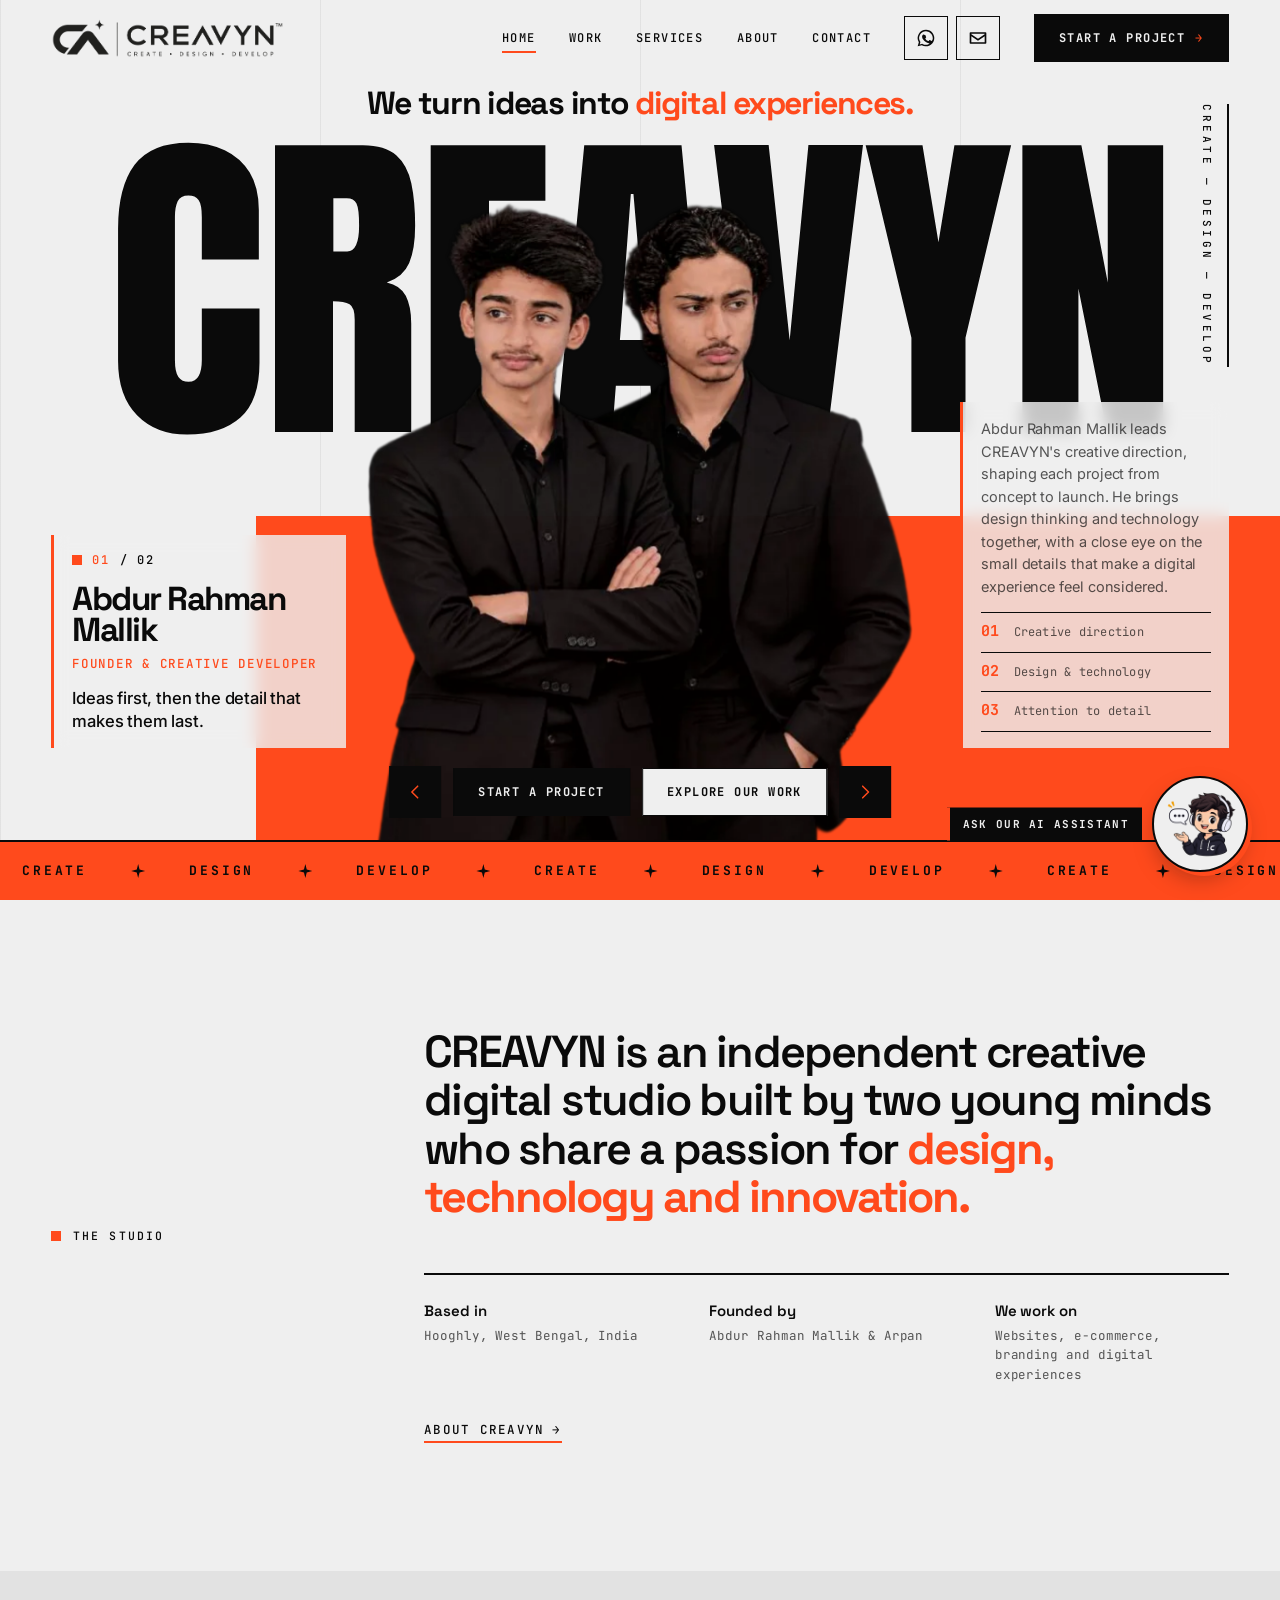
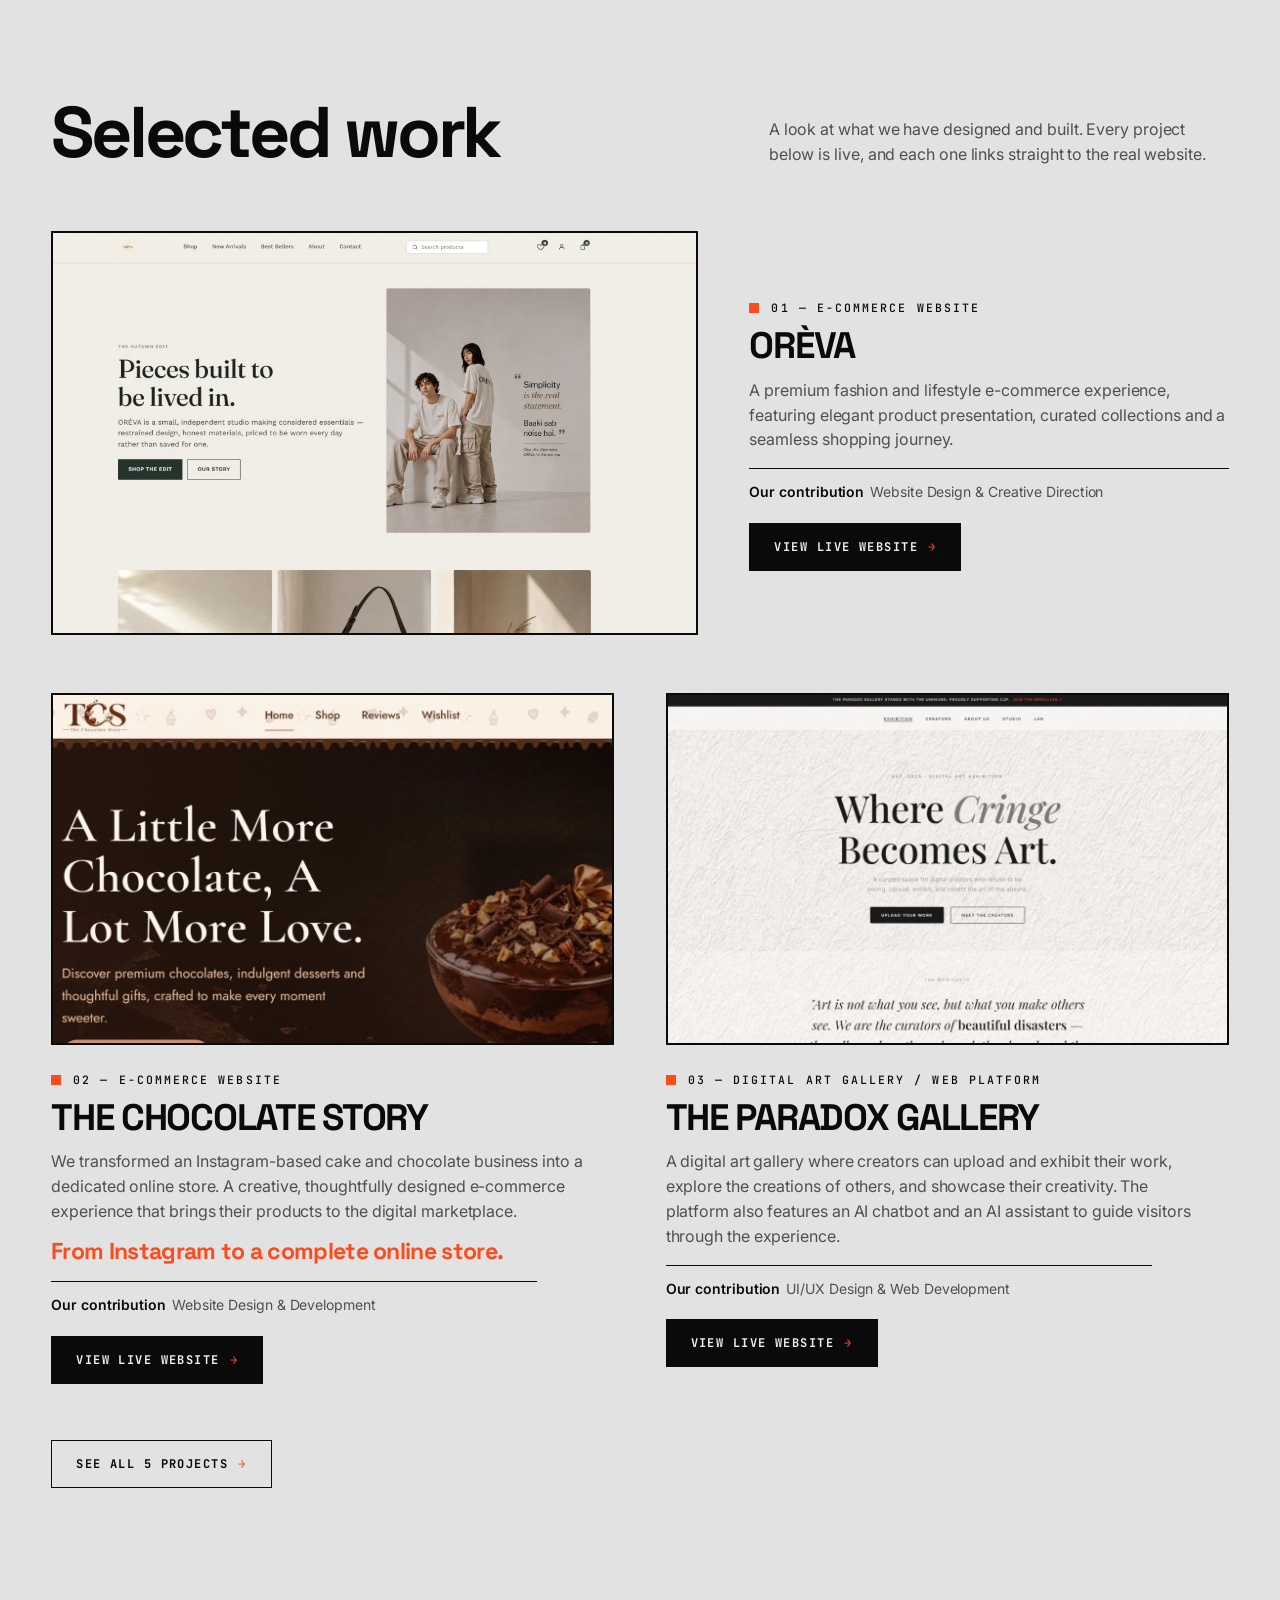
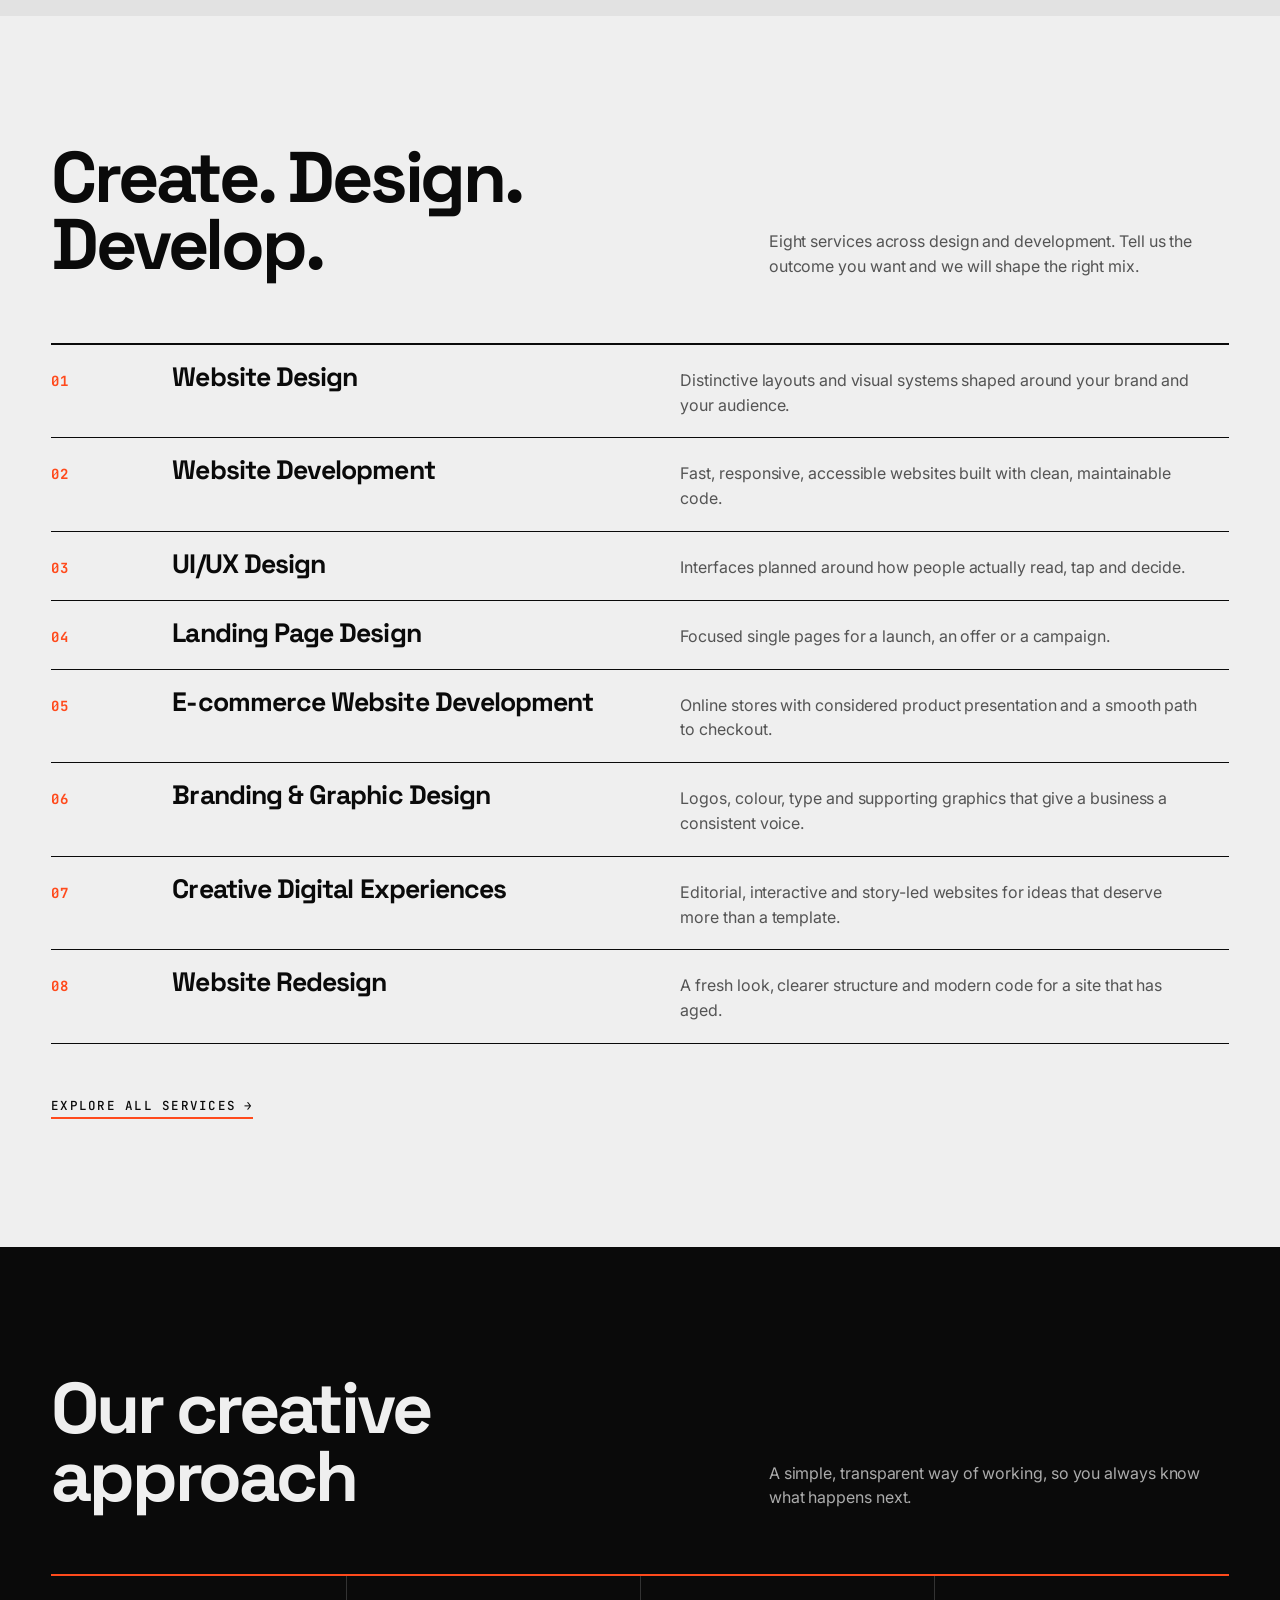
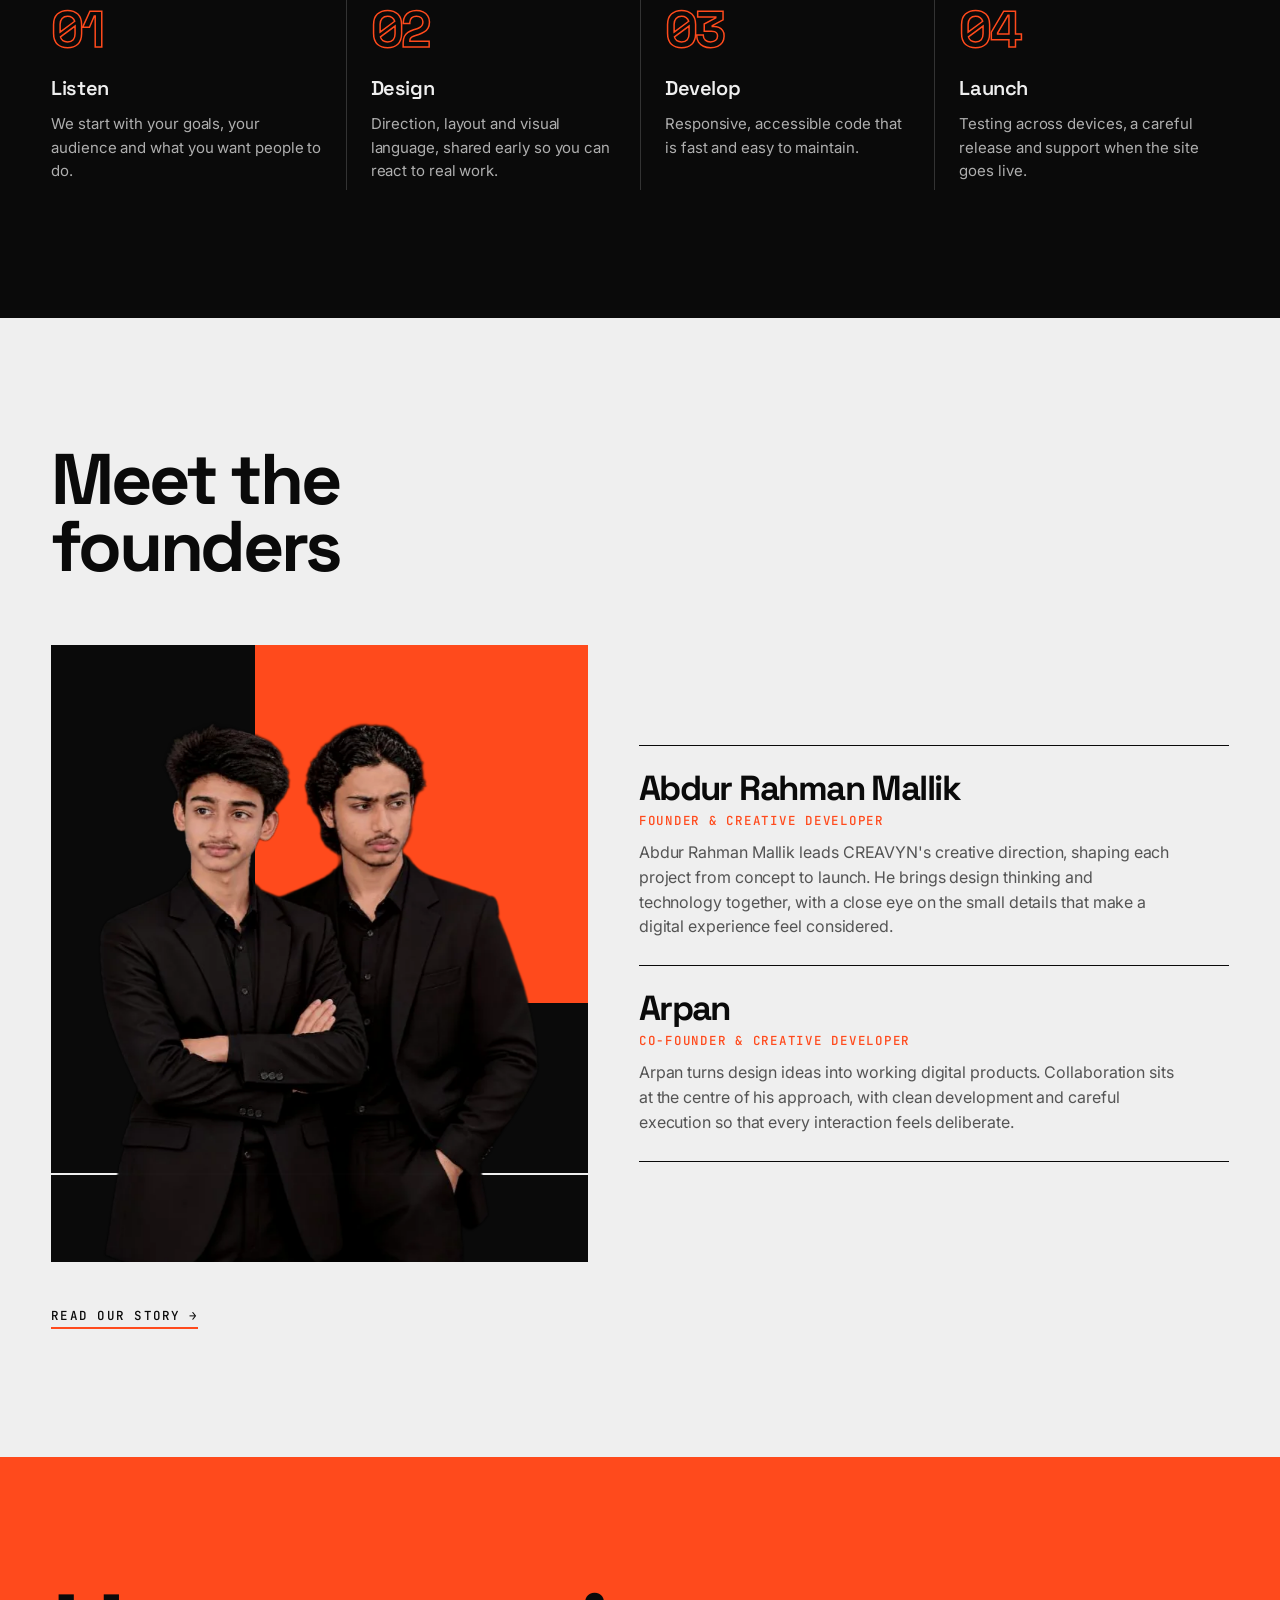
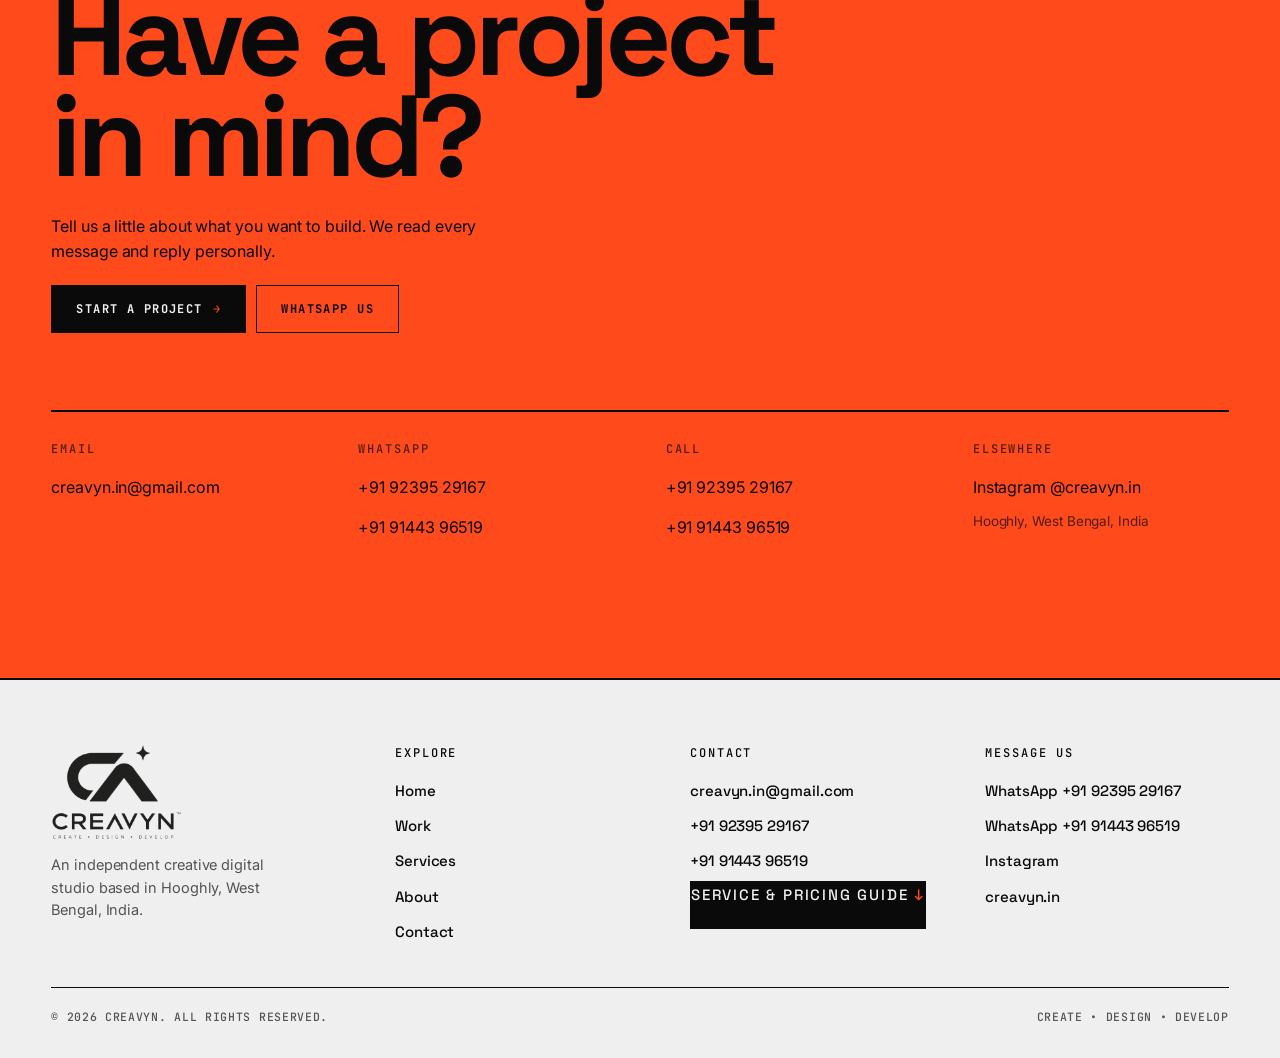
==== commit 5051155b: "Update index.html" ====
--- a/index.html
+++ b/index.html
@@ -207,6 +207,7 @@
       <div><h2>Contact</h2><ul>
         <li><a href="mailto:creavyn.in@gmail.com">creavyn.in@gmail.com</a></li>
         <li><a href="tel:+919239529167">+91 92395 29167</a></li><li><a href="tel:+919144396519">+91 91443 96519</a></li>
+        <li><a class="btn solid" href="CREAVYN_Service_Pricing_Guide.pdf" target="_blank" rel="noopener noreferrer">Service &amp; Pricing Guide <span class="arr" aria-hidden="true">↓</span><span class="sr"> (PDF, opens in a new tab)</span></a></li>
       </ul></div>
       <div><h2>Message us</h2><ul>
         <li><a href="https://wa.me/919239529167?text=Hi%20CREAVYN!%20I'm%20interested%20in%20discussing%20a%20project%20with%20your%20team.%20I'd%20like%20to%20know%20more%20about%20your%20services.%20Can%20we%20discuss%20my%20requirements%3F" target="_blank" rel="noopener noreferrer">WhatsApp +91 92395 29167<span class="sr"> (opens in a new tab)</span></a></li><li><a href="https://wa.me/919144396519?text=Hi%20CREAVYN!%20I'm%20interested%20in%20discussing%20a%20project%20with%20your%20team.%20I'd%20like%20to%20know%20more%20about%20your%20services.%20Can%20we%20discuss%20my%20requirements%3F" target="_blank" rel="noopener noreferrer">WhatsApp +91 91443 96519<span class="sr"> (opens in a new tab)</span></a></li>
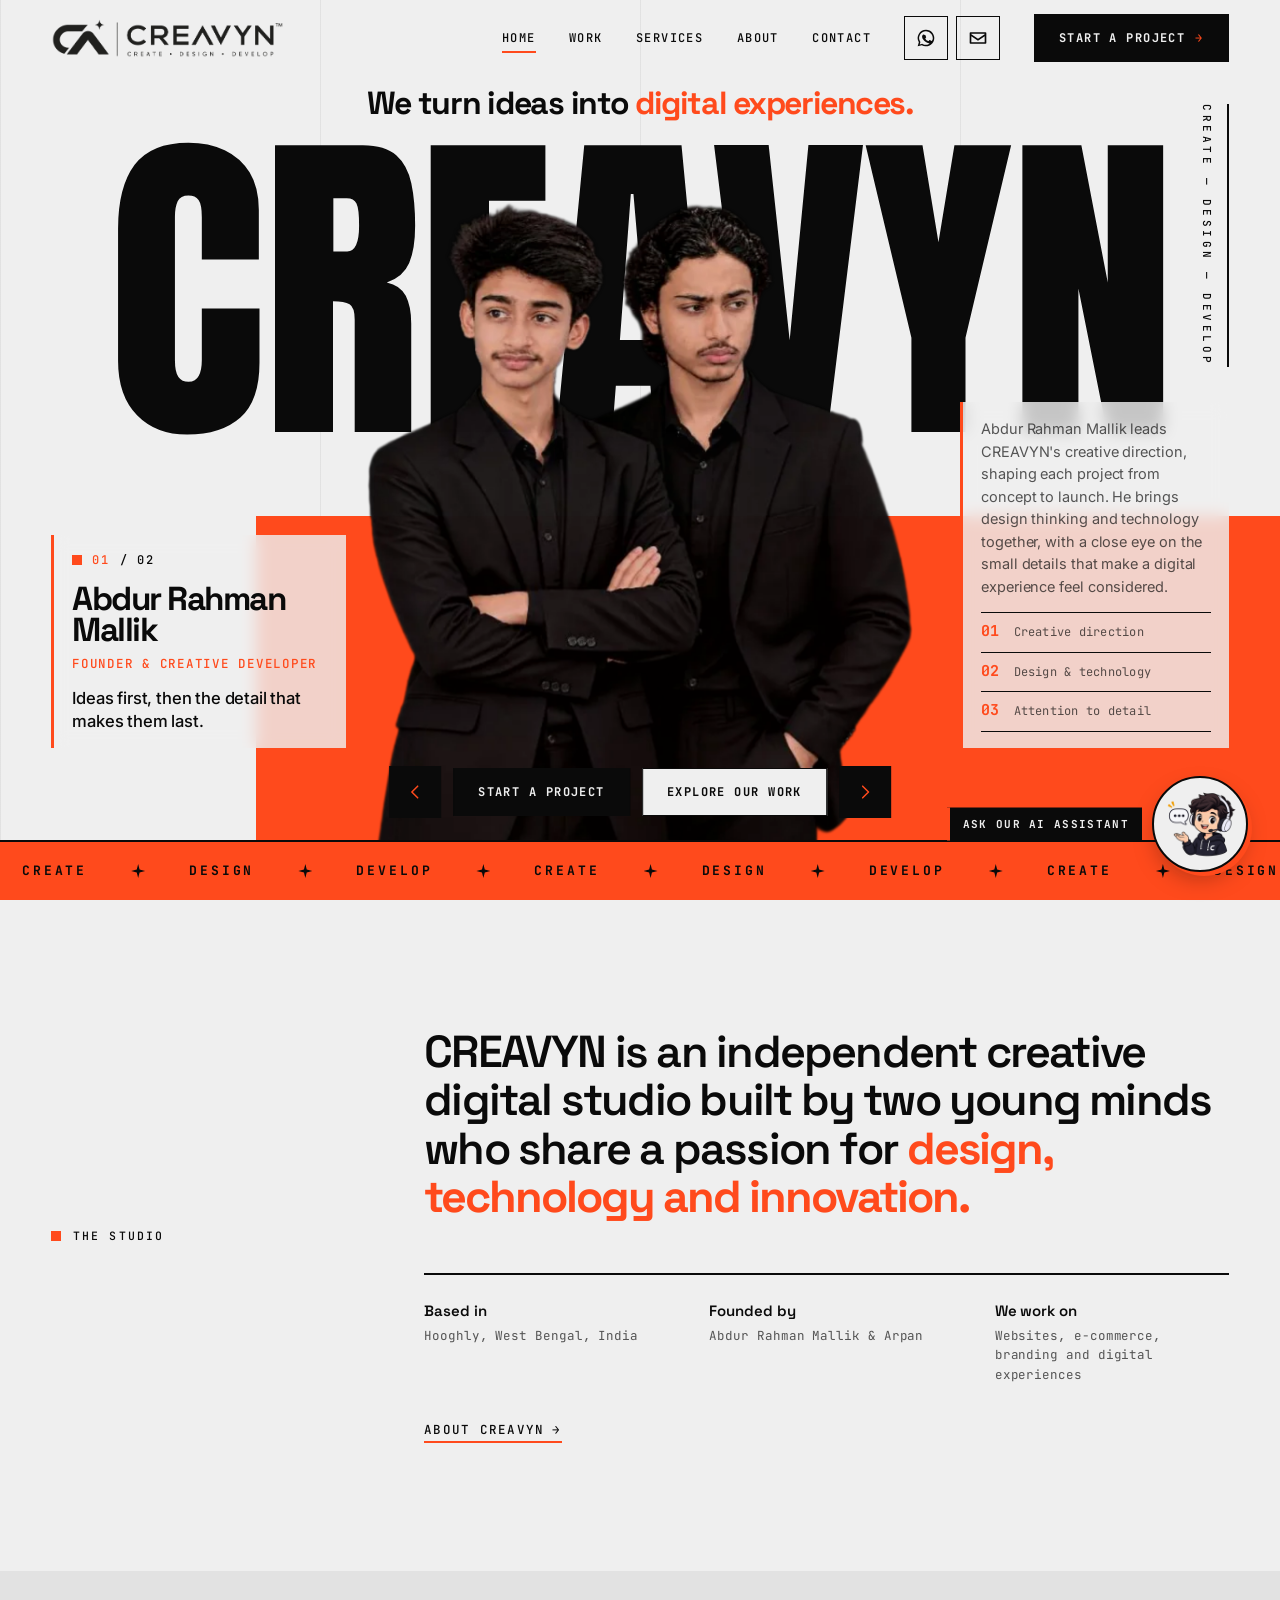
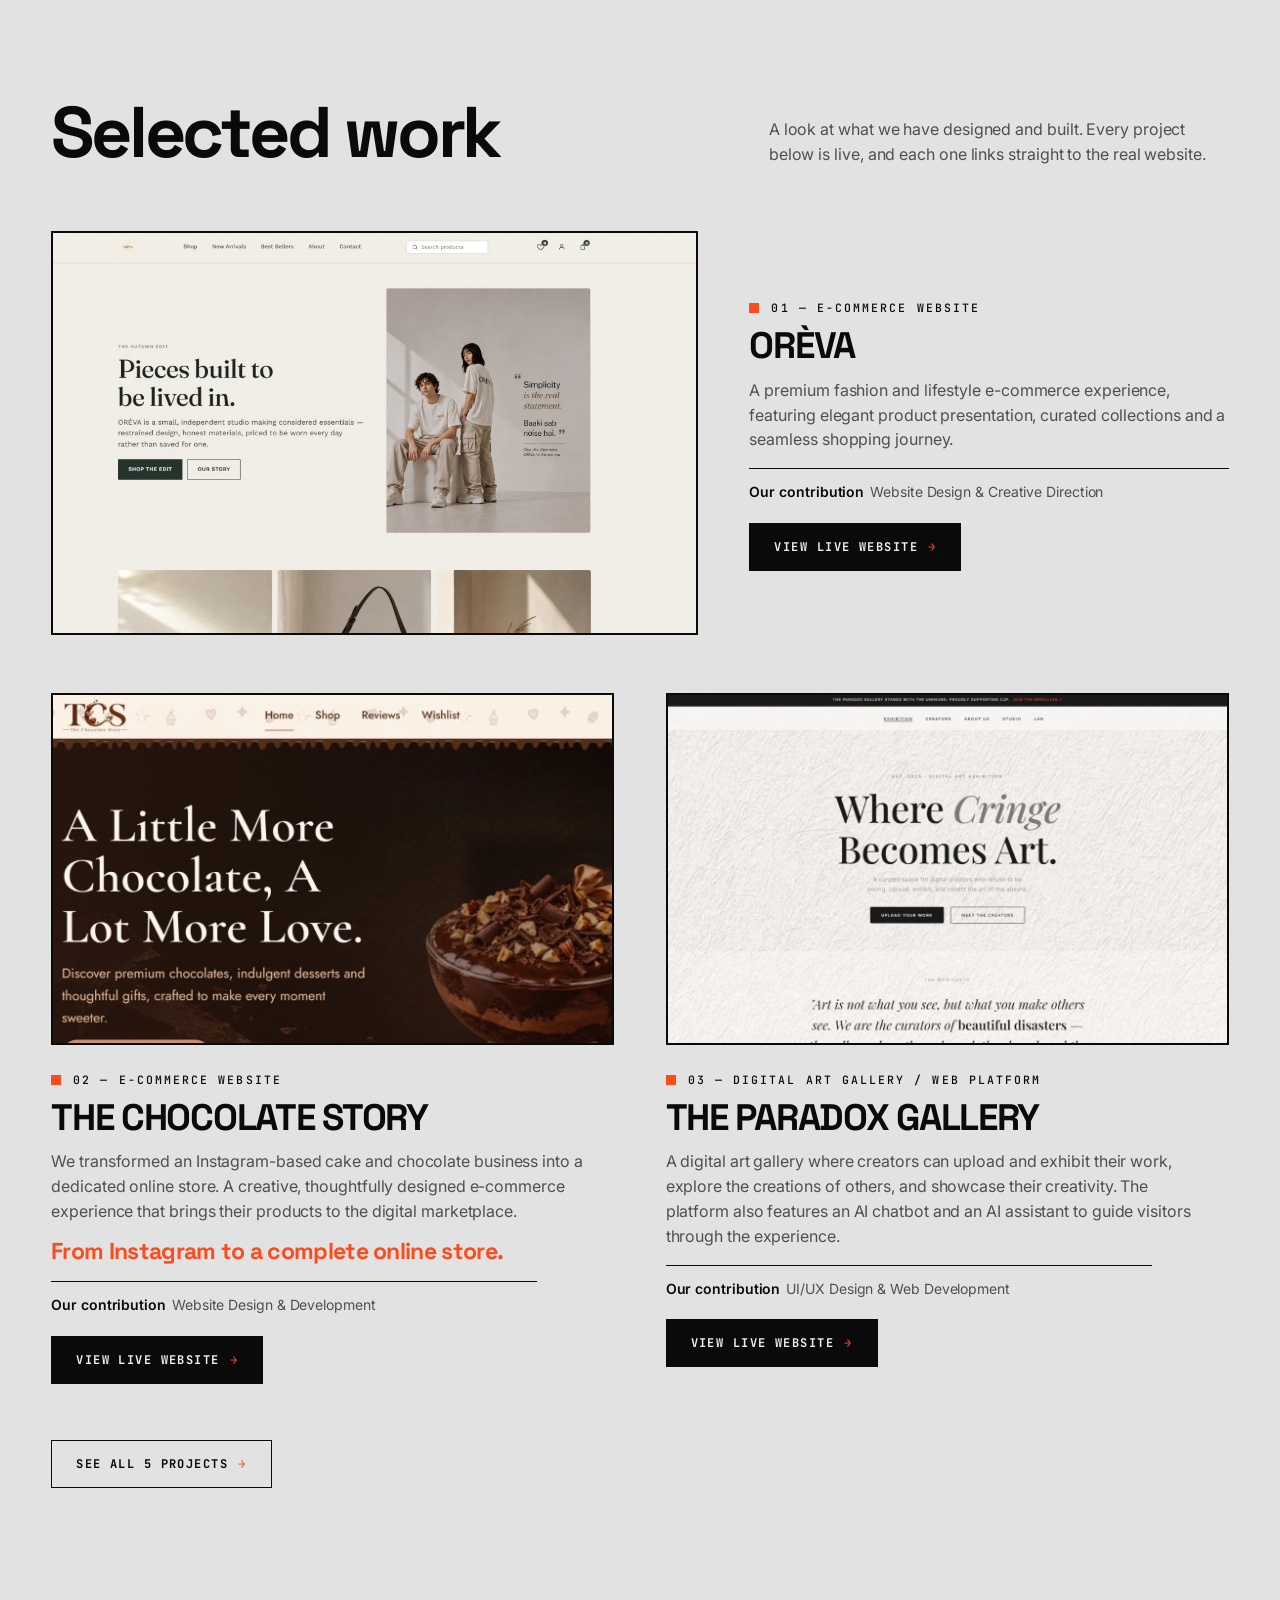
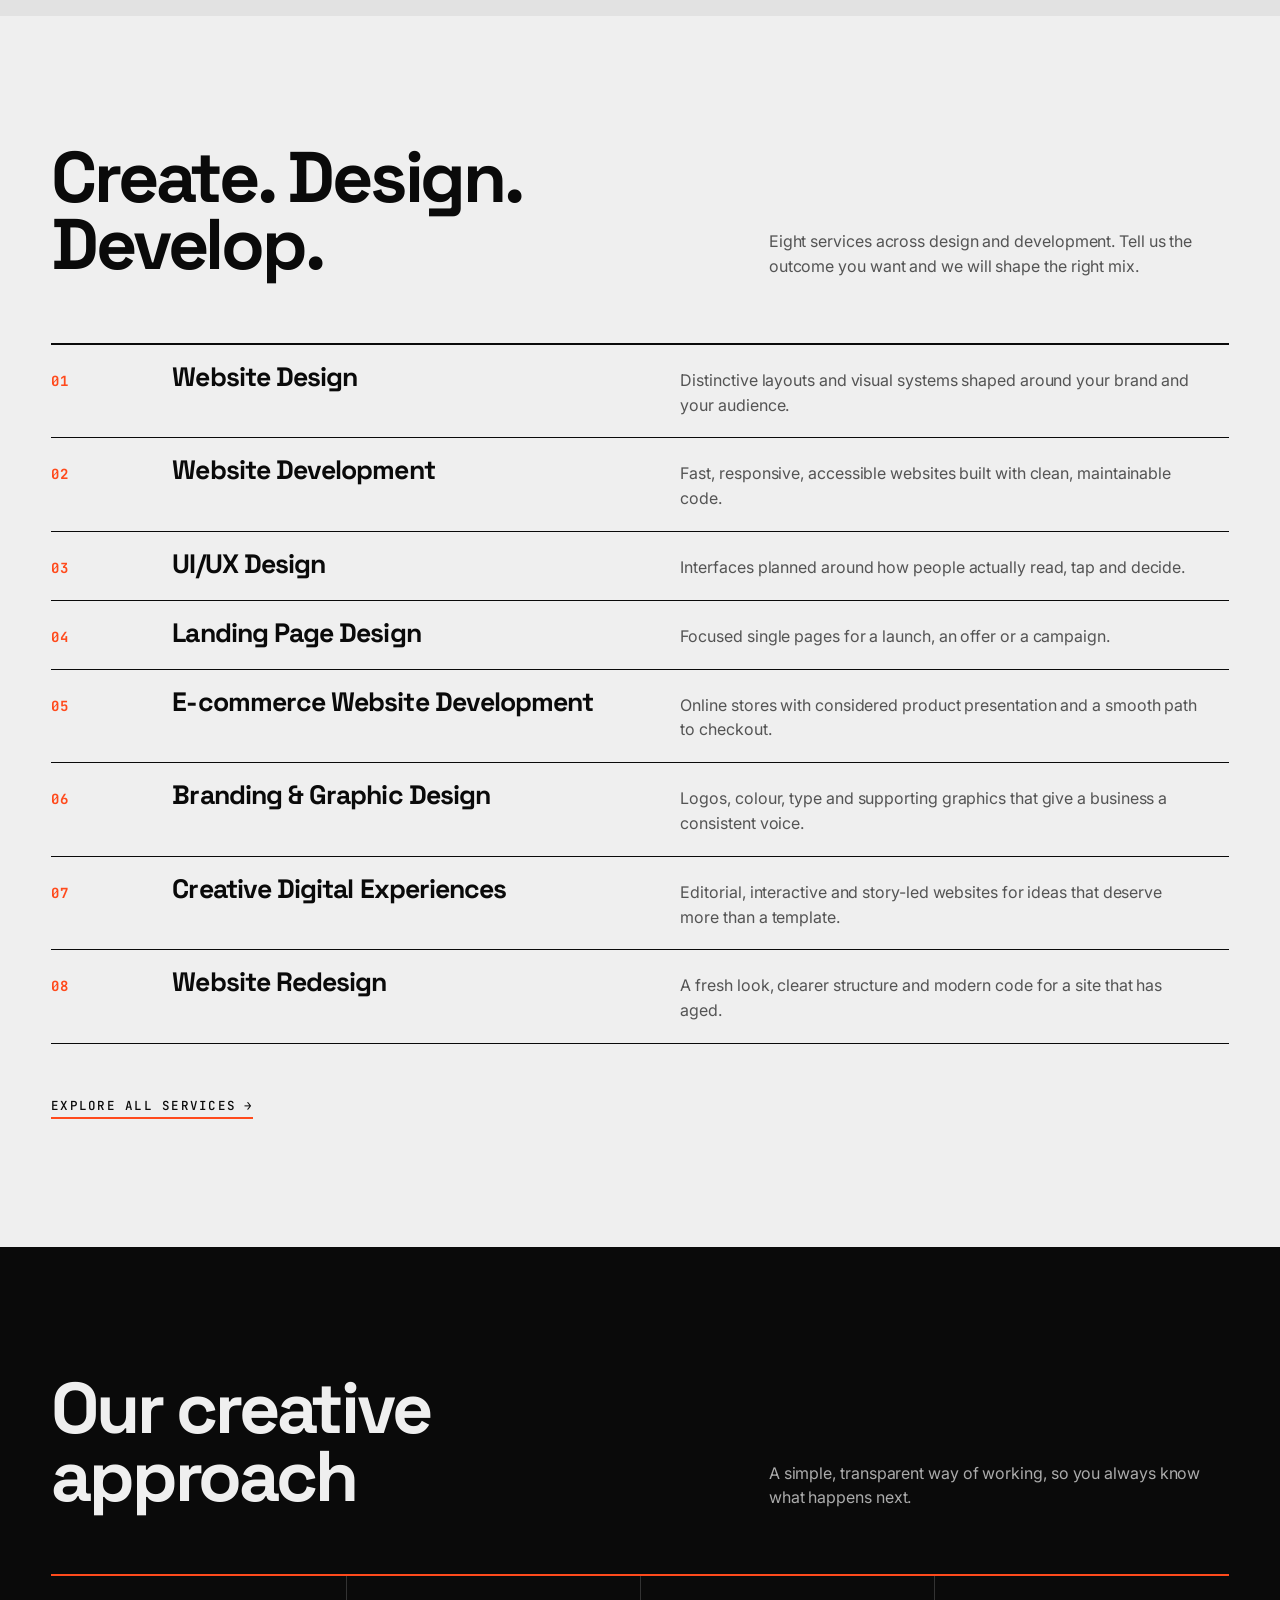
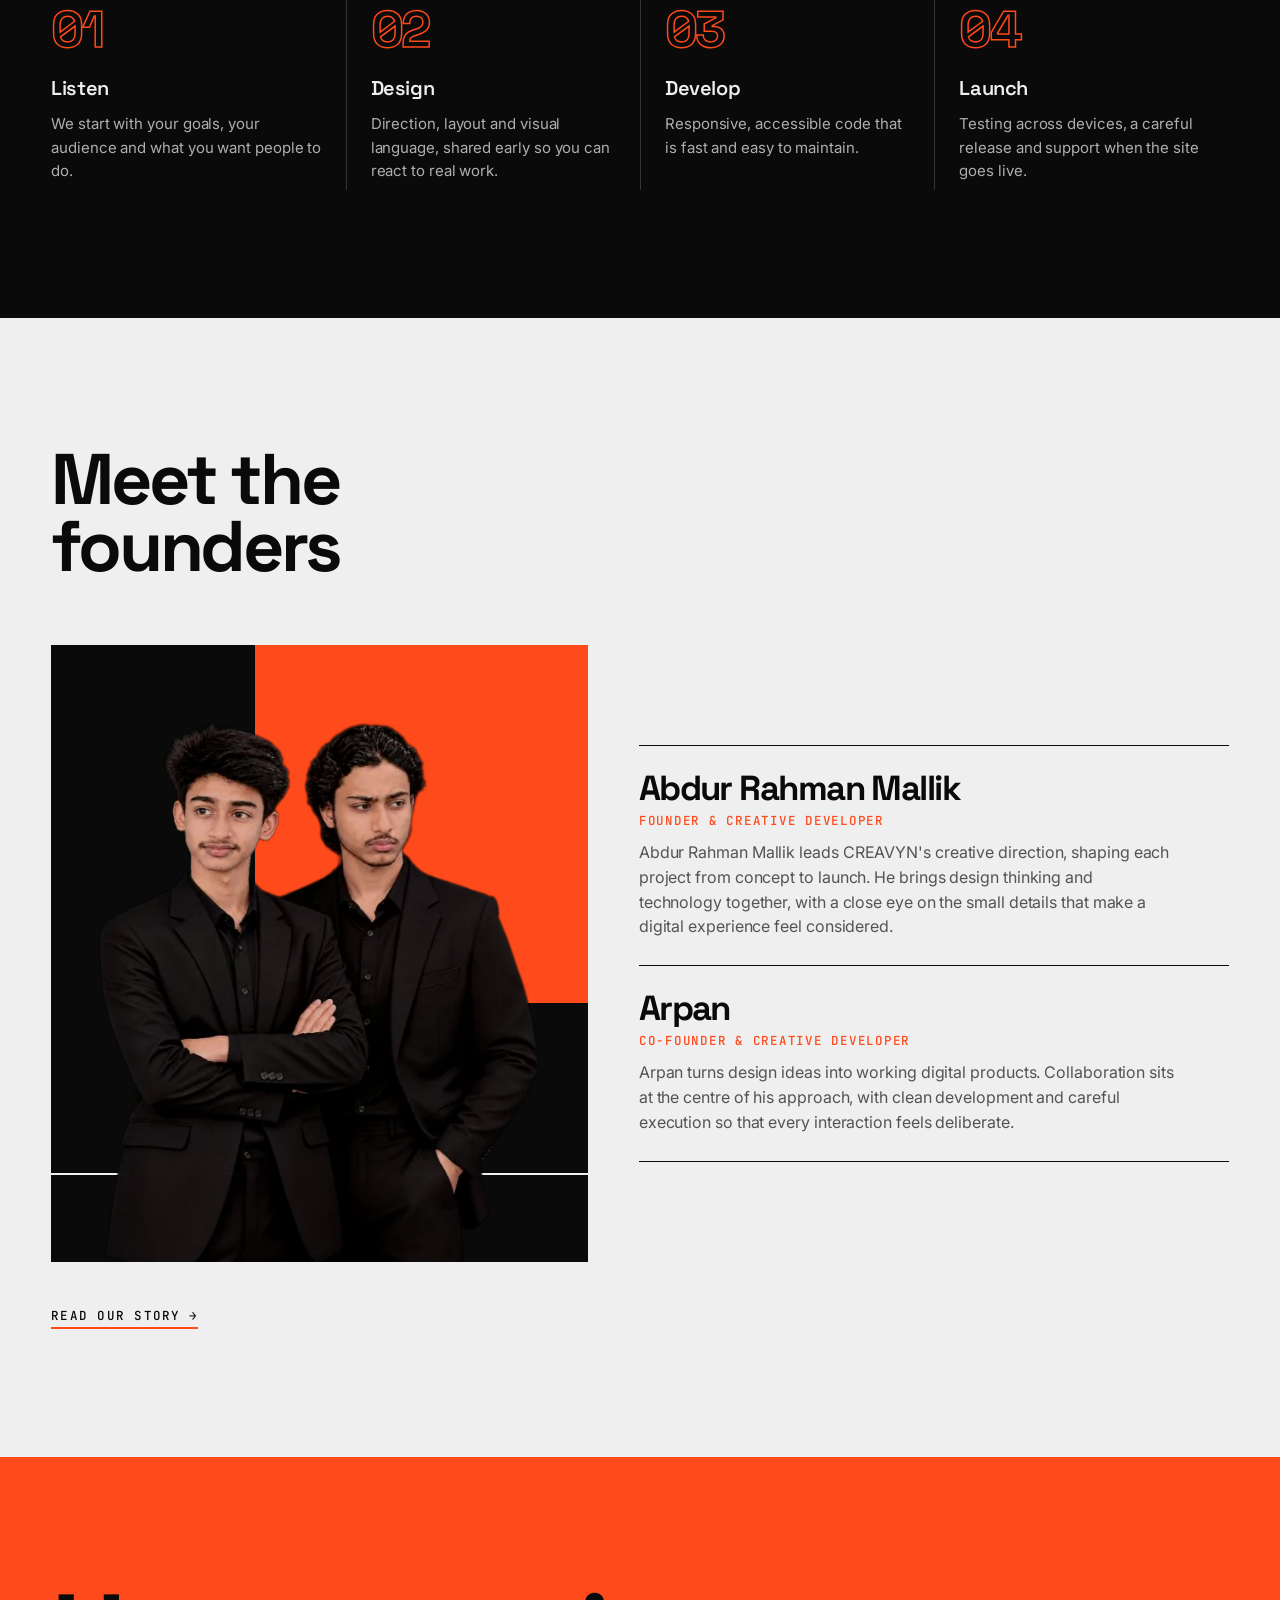
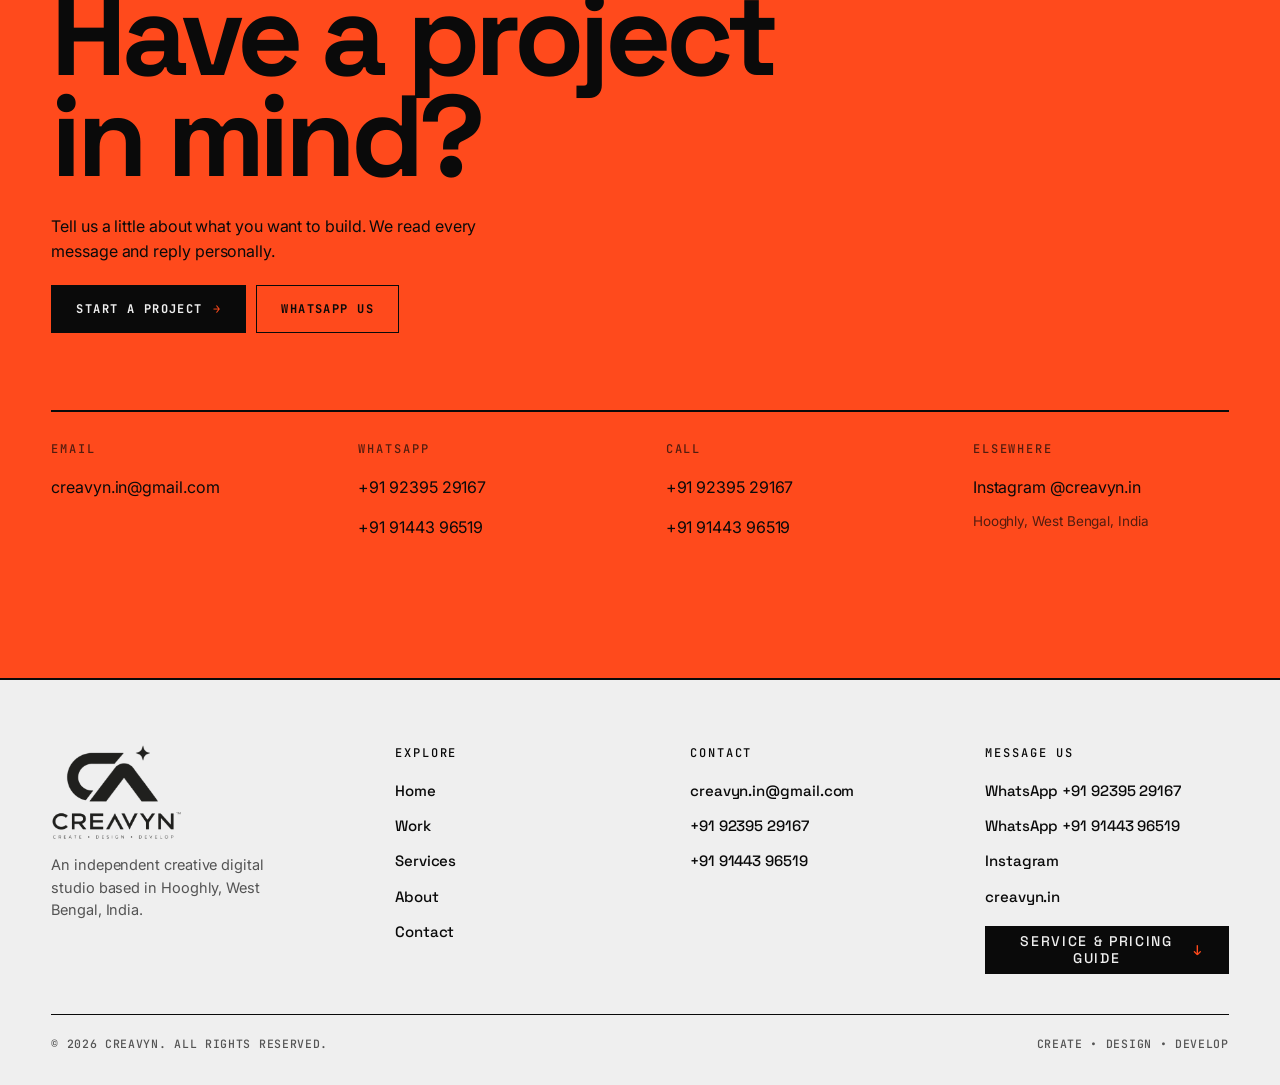
==== commit d0c50680: "Update index.html" ====
--- a/index.html
+++ b/index.html
@@ -207,12 +207,12 @@
       <div><h2>Contact</h2><ul>
         <li><a href="mailto:creavyn.in@gmail.com">creavyn.in@gmail.com</a></li>
         <li><a href="tel:+919239529167">+91 92395 29167</a></li><li><a href="tel:+919144396519">+91 91443 96519</a></li>
-        <li><a class="btn solid" href="CREAVYN_Service_Pricing_Guide.pdf" target="_blank" rel="noopener noreferrer">Service &amp; Pricing Guide <span class="arr" aria-hidden="true">↓</span><span class="sr"> (PDF, opens in a new tab)</span></a></li>
       </ul></div>
       <div><h2>Message us</h2><ul>
         <li><a href="https://wa.me/919239529167?text=Hi%20CREAVYN!%20I'm%20interested%20in%20discussing%20a%20project%20with%20your%20team.%20I'd%20like%20to%20know%20more%20about%20your%20services.%20Can%20we%20discuss%20my%20requirements%3F" target="_blank" rel="noopener noreferrer">WhatsApp +91 92395 29167<span class="sr"> (opens in a new tab)</span></a></li><li><a href="https://wa.me/919144396519?text=Hi%20CREAVYN!%20I'm%20interested%20in%20discussing%20a%20project%20with%20your%20team.%20I'd%20like%20to%20know%20more%20about%20your%20services.%20Can%20we%20discuss%20my%20requirements%3F" target="_blank" rel="noopener noreferrer">WhatsApp +91 91443 96519<span class="sr"> (opens in a new tab)</span></a></li>
         <li><a href="https://www.instagram.com/creavyn.in?rpxt=MWdrcGI1ejdleTBnZA==" target="_blank" rel="noopener noreferrer">Instagram<span class="sr"> (opens in a new tab)</span></a></li>
         <li><a href="https://creavyn.in">creavyn.in</a></li>
+        <li><a class="btn solid" href="CREAVYN_Service_Pricing_Guide.pdf" target="_blank" rel="noopener noreferrer">Service &amp; Pricing Guide <span class="arr" aria-hidden="true">↓</span><span class="sr"> (PDF, opens in a new tab)</span></a></li>
       </ul></div>
     </div>
     <div class="legal"><span>&copy; <span id="yr">2026</span> CREAVYN. All rights reserved.</span><span>CREATE • DESIGN • DEVELOP</span></div>
--- a/styles.css
+++ b/styles.css
@@ -611,3 +611,7 @@
 @media (prefers-reduced-motion:reduce){
   .project-media:hover{transform:none}
 }
+/* footer PDF button */
+.foot a.btn{display:inline-flex;padding:0 24px;margin-top:10px;font-size:14px}
+.foot a.btn.solid{color:var(--paper)}
+.foot a.btn.solid:hover{color:var(--paper)}
